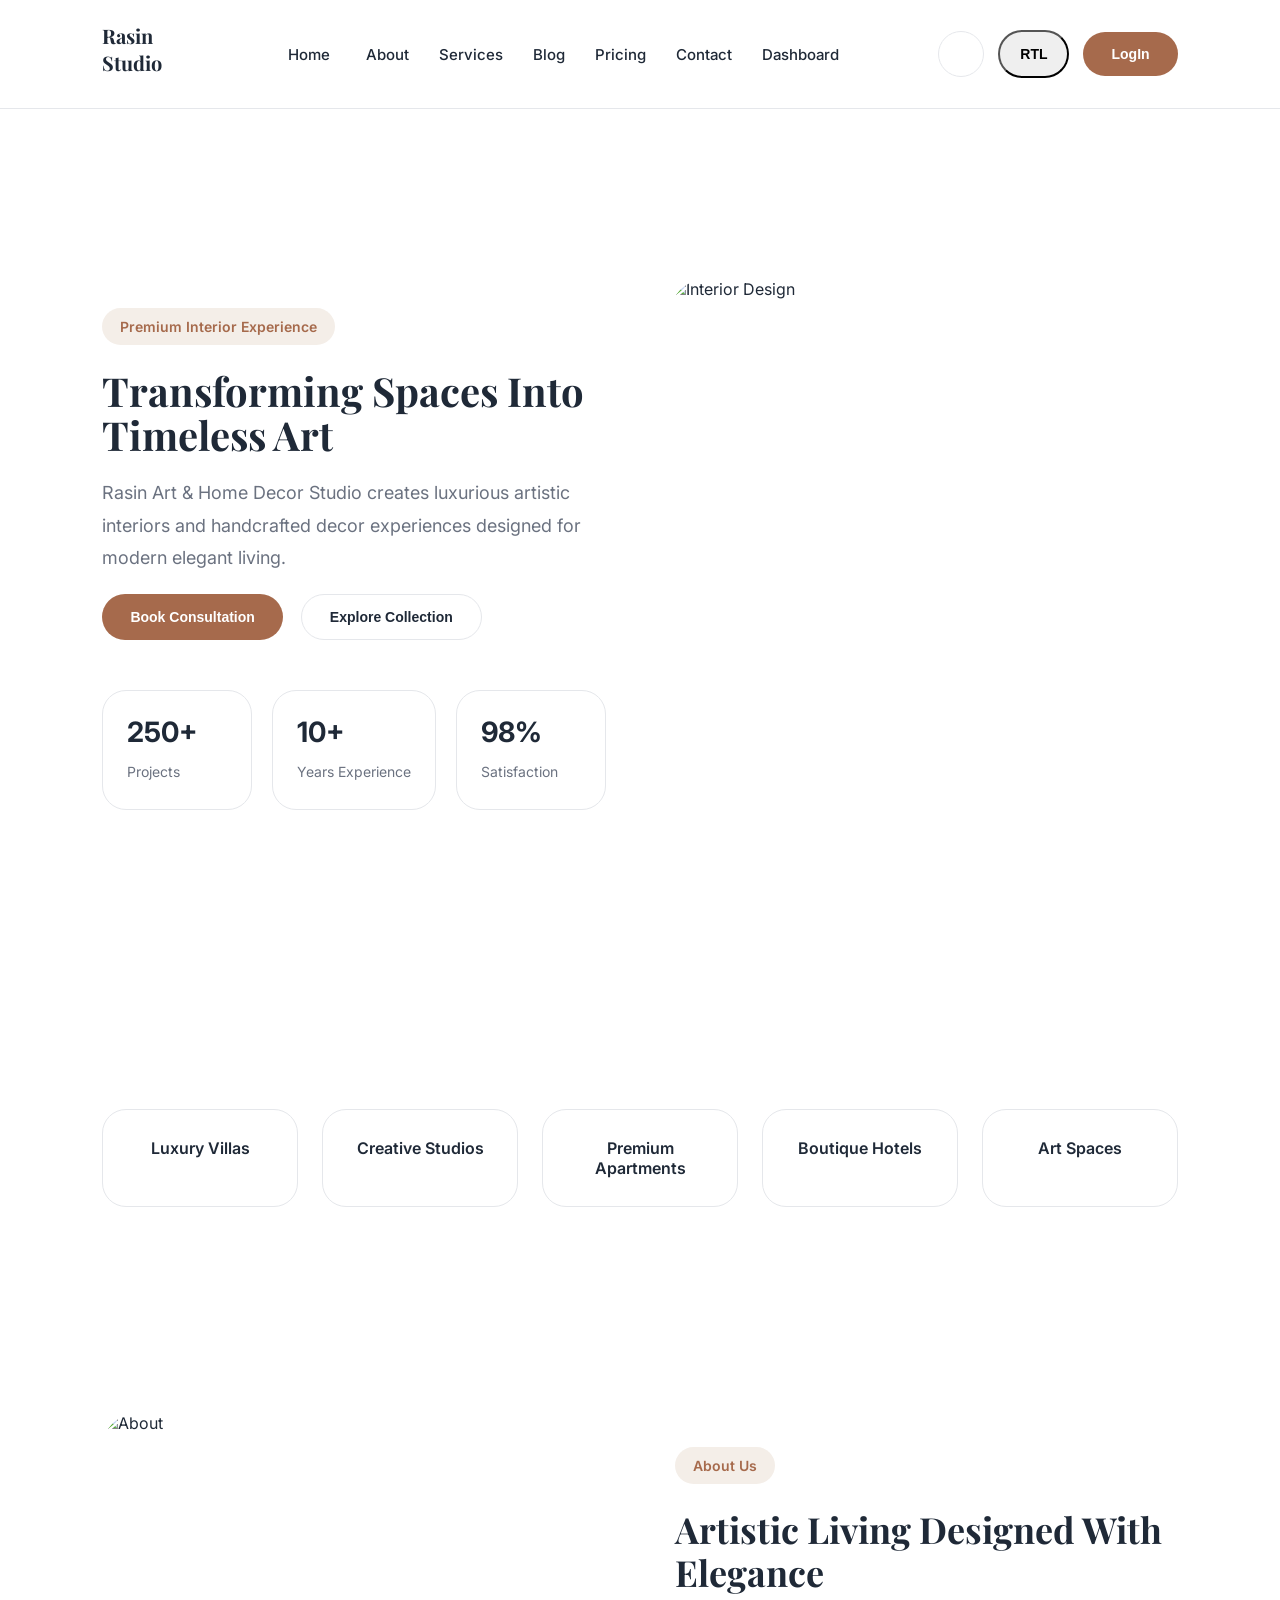
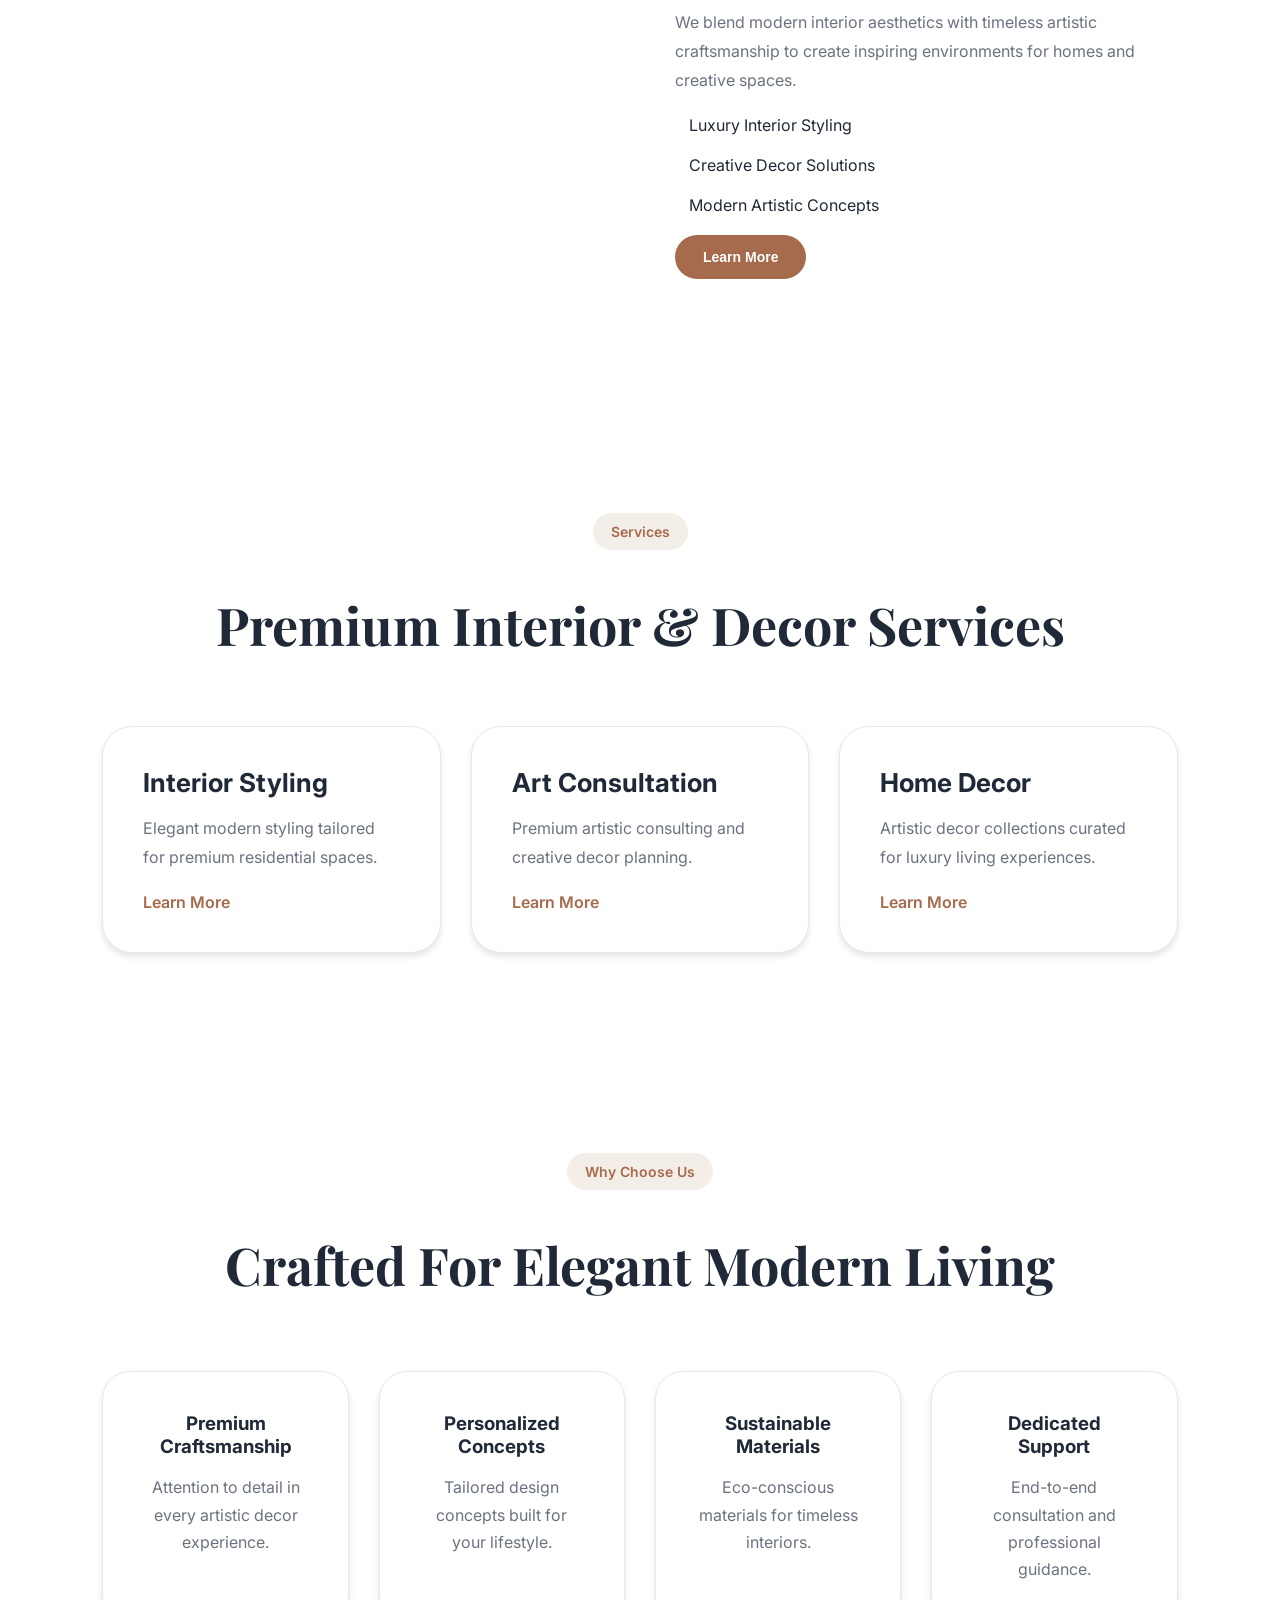
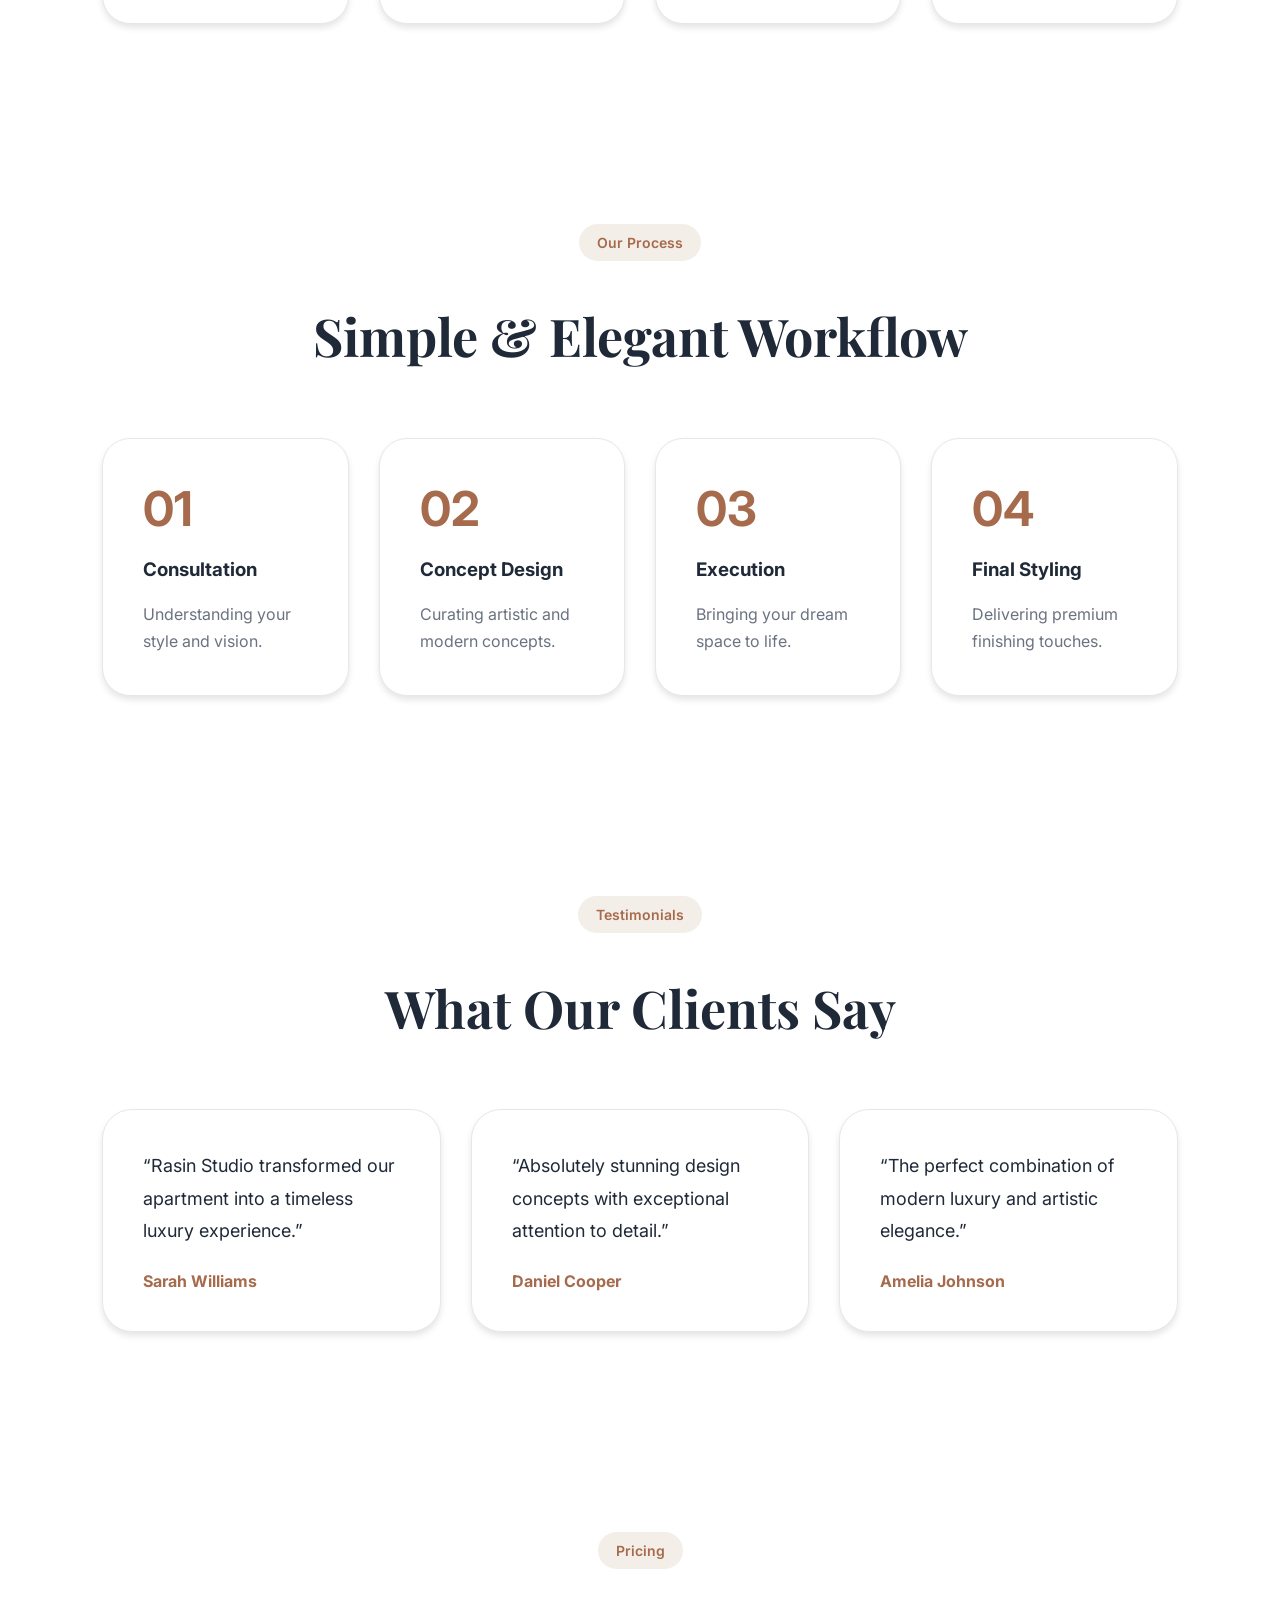
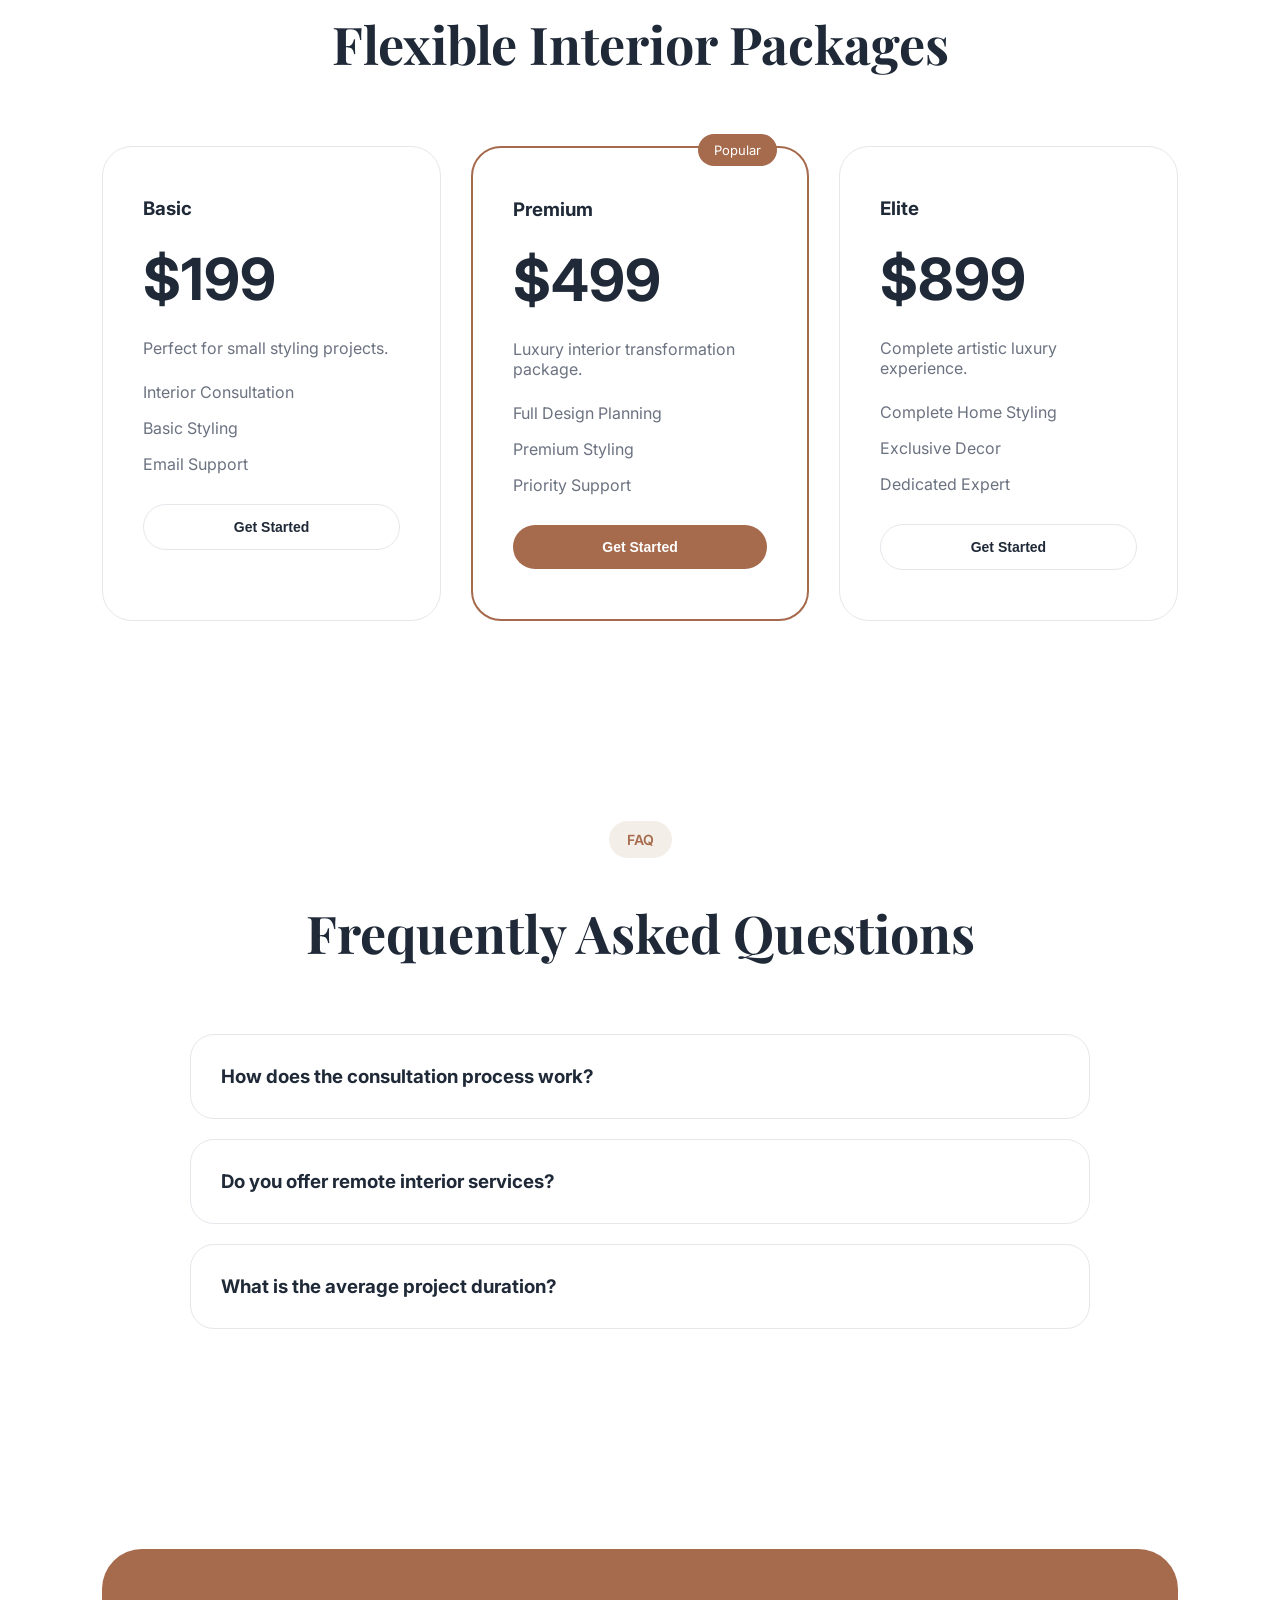
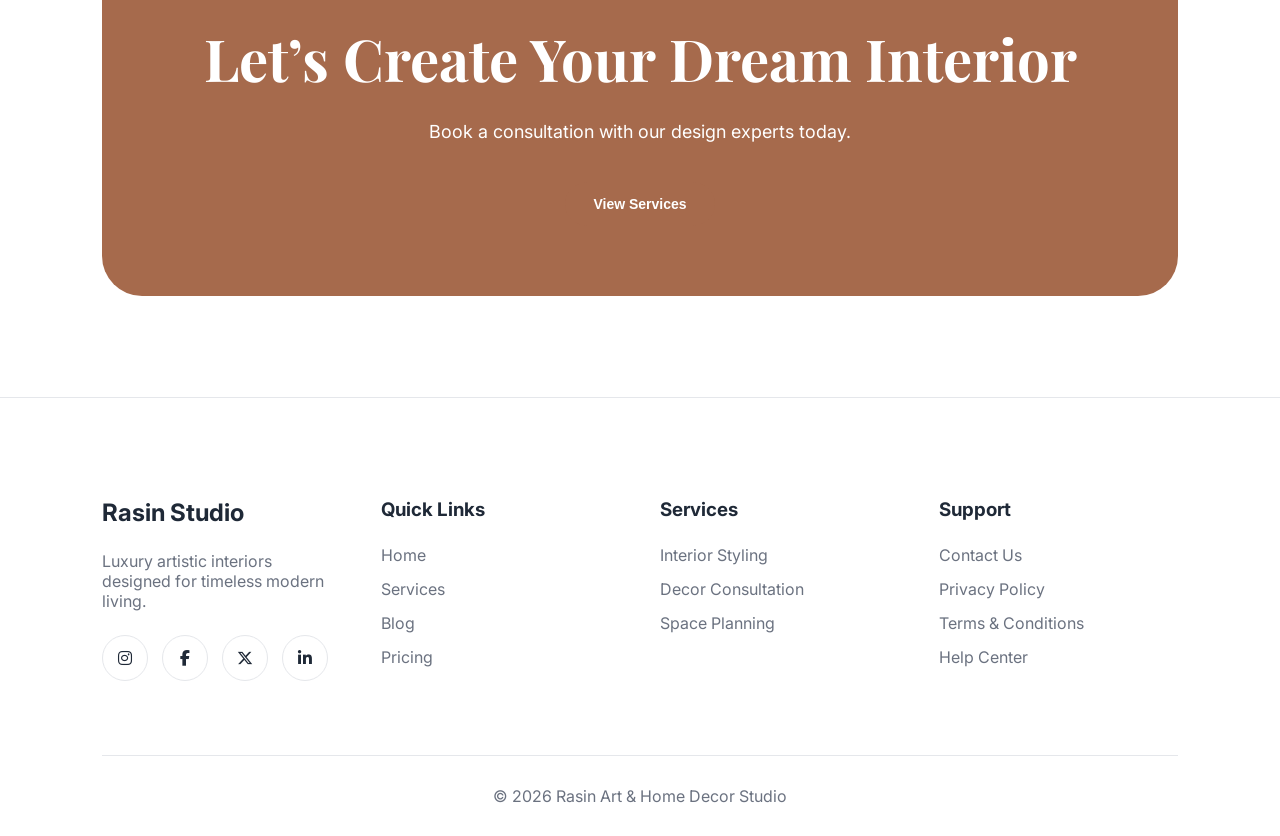
==== index.html @ 058084bc "first commit" ====
<!DOCTYPE html>
<html lang="en">

<head>

  <meta charset="UTF-8" />
  <meta name="viewport" content="width=device-width, initial-scale=1.0" />

  <title>Rasin Art & Home Decor Studio</title>
  <link rel="stylesheet" href="https://cdnjs.cloudflare.com/ajax/libs/font-awesome/6.5.1/css/all.min.css">


  <link rel="preconnect" href="https://fonts.googleapis.com">
  <link rel="preconnect" href="https://fonts.gstatic.com" crossorigin>

  <link href="https://fonts.googleapis.com/css2?family=Inter:wght@400;500;600;700&family=Playfair+Display:wght@500;600;700&display=swap" rel="stylesheet">

 

  <script src="https://unpkg.com/lucide@latest"></script>
  <script src="main.js"></script>
  <script src="main.js"></script>

<script>
  lucide.createIcons();
</script>

</body>


  <link rel="stylesheet" href="style1.css">

</head>

<body>


  <header class="header">

    <div class="logo">

      <h2>Rasin Studio</h2>

    </div>
    

    <nav class="navbar">

  <!-- HOME DROPDOWN -->

  <div class="nav-dropdown">

    <a href="#" class="nav-home">

  Home

  <i data-lucide="chevron-down"></i>

</a>

    <div class="dropdown-menu">

      <a href="index.html">
        Home 1
      </a>

      <a href="home2.html">
        Home 2
      </a>

    </div>

  </div>

  <!-- OTHER LINKS -->

  <a href="about.html">About</a>
  <a href="Services.html">Services</a>
  <a href="#">Blog</a>
  <a href="#">Pricing</a>
  <a href="#">Contact</a>
  <a href="#">Dashboard</a>

</nav>
    <div class="header-actions">

      <button class="icon-btn" id="theme-toggle">

  <i data-lucide="moon"></i>

</button>

      </button>
    <button class="rtl-btn">RTL</button>
</button>
      

      <button class="primary-btn">
        LogIn
      </button>

      

    </div>

  </header>

  <!-- HERO SECTION -->

  <section class="hero">

    <div class="hero-content">

      <span class="hero-tag">
        Premium Interior Experience
      </span>

      <h1>
        Transforming Spaces Into Timeless Art
      </h1>

      <p>
        Rasin Art & Home Decor Studio creates luxurious artistic interiors and handcrafted decor experiences designed for modern elegant living.
      </p>
    
      <div class="hero-buttons">

        <button class="primary-btn">
          Book Consultation
        </button>

        <button class="secondary-btn">
          Explore Collection
        </button>

      </div>

      <div class="hero-stats">

        <div class="stat-box">

          <h3>250+</h3>
          <p>Projects</p>

        </div>

        <div class="stat-box">

          <h3>10+</h3>
          <p>Years Experience</p>

        </div>

        <div class="stat-box">

          <h3>98%</h3>
          <p>Satisfaction</p>

        </div>

      </div>

    </div>

    <div class="hero-image">

      <img src="https://images.unsplash.com/photo-1505693416388-ac5ce068fe85?q=80&w=1200&auto=format&fit=crop" alt="Interior Design">

    </div>

  </section>


  <section class="trusted-section">

    <div class="trusted-grid">

      <div class="trusted-card">
        Luxury Villas
      </div>

      <div class="trusted-card">
        Creative Studios
      </div>

      <div class="trusted-card">
        Premium Apartments
      </div>

      <div class="trusted-card">
        Boutique Hotels
      </div>

      <div class="trusted-card">
        Art Spaces
      </div>

    </div>

  </section>

  <!-- ABOUT SECTION -->

  <section class="about-section">

    <div class="about-images">

      <img src="https://images.unsplash.com/photo-1484154218962-a197022b5858?q=80&w=1200&auto=format&fit=crop" alt="About">

    </div>

    <div class="about-content">

      <span class="section-tag">
        About Us
      </span>

      <h2>
        Artistic Living Designed With Elegance
      </h2>

      <p>
        We blend modern interior aesthetics with timeless artistic craftsmanship to create inspiring environments for homes and creative spaces.
      </p>

      <div class="about-features">

        <div class="feature-item">

          <i data-lucide="check"></i>

          <span>Luxury Interior Styling</span>

        </div>

        <div class="feature-item">

          <i data-lucide="check"></i>

          <span>Creative Decor Solutions</span>

        </div>

        <div class="feature-item">

          <i data-lucide="check"></i>

          <span>Modern Artistic Concepts</span>

        </div>

      </div>

      <button class="primary-btn">
        Learn More
      </button>

    </div>

  </section>

  <!-- SERVICES -->

  <section class="services-section">

    <div class="section-title center">

      <span class="section-tag">
        Services
      </span>

      <h2>
        Premium Interior & Decor Services
      </h2>

    </div>

    <div class="services-grid">

      <div class="service-card">

        <i data-lucide="sofa"></i>

        <h3>Interior Styling</h3>

        <p>
          Elegant modern styling tailored for premium residential spaces.
        </p>

        <a href="#">
          Learn More
        </a>

      </div>

      <div class="service-card">

        <i data-lucide="palette"></i>

        <h3>Art Consultation</h3>

        <p>
          Premium artistic consulting and creative decor planning.
        </p>

        <a href="#">
          Learn More
        </a>

      </div>

      <div class="service-card">

        <i data-lucide="lamp-floor"></i>

        <h3>Home Decor</h3>

        <p>
          Artistic decor collections curated for luxury living experiences.
        </p>

        <a href="#">
          Learn More
        </a>

      </div>

    </div>

  </section>

  <!-- WHY CHOOSE US -->

  <section class="why-section">

    <div class="section-title center">

      <span class="section-tag">
        Why Choose Us
      </span>

      <h2>
        Crafted For Elegant Modern Living
      </h2>

    </div>

    <div class="why-grid">

      <div class="why-card">

        <i data-lucide="sparkles"></i>

        <h3>Premium Craftsmanship</h3>

        <p>
          Attention to detail in every artistic decor experience.
        </p>

      </div>

      <div class="why-card">

        <i data-lucide="layout-template"></i>

        <h3>Personalized Concepts</h3>

        <p>
          Tailored design concepts built for your lifestyle.
        </p>

      </div>

      <div class="why-card">

        <i data-lucide="leaf"></i>

        <h3>Sustainable Materials</h3>

        <p>
          Eco-conscious materials for timeless interiors.
        </p>

      </div>

      <div class="why-card">

        <i data-lucide="shield-check"></i>

        <h3>Dedicated Support</h3>

        <p>
          End-to-end consultation and professional guidance.
        </p>

      </div>

    </div>

  </section>

  

  <!-- PROCESS SECTION -->

  <section class="process-section">

    <div class="section-title center">

      <span class="section-tag">
        Our Process
      </span>

      <h2>
        Simple & Elegant Workflow
      </h2>

    </div>

    <div class="process-grid">

      <div class="process-card">

        <span>01</span>

        <h3>Consultation</h3>

        <p>
          Understanding your style and vision.
        </p>

      </div>

      <div class="process-card">

        <span>02</span>

        <h3>Concept Design</h3>

        <p>
          Curating artistic and modern concepts.
        </p>

      </div>

      <div class="process-card">

        <span>03</span>

        <h3>Execution</h3>

        <p>
          Bringing your dream space to life.
        </p>

      </div>

      <div class="process-card">

        <span>04</span>

        <h3>Final Styling</h3>

        <p>
          Delivering premium finishing touches.
        </p>

      </div>

    </div>

  </section>

  <!-- TESTIMONIALS -->

  <section class="testimonial-section">

    <div class="section-title center">

      <span class="section-tag">
        Testimonials
      </span>

      <h2>
        What Our Clients Say
      </h2>

    </div>

    <div class="testimonial-grid">

      <div class="testimonial-card">

        <p>
          “Rasin Studio transformed our apartment into a timeless luxury experience.”
        </p>

        <h4>
          Sarah Williams
        </h4>

      </div>

      <div class="testimonial-card">

        <p>
          “Absolutely stunning design concepts with exceptional attention to detail.”
        </p>

        <h4>
          Daniel Cooper
        </h4>

      </div>

      <div class="testimonial-card">

        <p>
          “The perfect combination of modern luxury and artistic elegance.”
        </p>

        <h4>
          Amelia Johnson
        </h4>

      </div>

    </div>

  </section>

  <!-- PRICING -->

  <section class="pricing-section">

    <div class="section-title center">

      <span class="section-tag">
        Pricing
      </span>

      <h2>
        Flexible Interior Packages
      </h2>

    </div>

    <div class="pricing-grid">

      <div class="pricing-card">

        <h3>Basic</h3>

        <h1>$199</h1>

        <p>Perfect for small styling projects.</p>

        <ul>

          <li>Interior Consultation</li>
          <li>Basic Styling</li>
          <li>Email Support</li>

        </ul>

        <button class="secondary-btn full-width">
          Get Started
        </button>

      </div>

      <div class="pricing-card popular-card">

        <span class="popular-badge">
          Popular
        </span>

        <h3>Premium</h3>

        <h1>$499</h1>

        <p>Luxury interior transformation package.</p>

        <ul>

          <li>Full Design Planning</li>
          <li>Premium Styling</li>
          <li>Priority Support</li>

        </ul>

        <button class="primary-btn full-width">
          Get Started
        </button>

      </div>

      <div class="pricing-card">

        <h3>Elite</h3>

        <h1>$899</h1>

        <p>Complete artistic luxury experience.</p>

        <ul>

          <li>Complete Home Styling</li>
          <li>Exclusive Decor</li>
          <li>Dedicated Expert</li>

        </ul>

        <button class="secondary-btn full-width">
          Get Started
        </button>

      </div>

    </div>

  </section>

  <!-- FAQ -->

  <section class="faq-section">

    <div class="section-title center">

      <span class="section-tag">
        FAQ
      </span>

      <h2>
        Frequently Asked Questions
      </h2>

    </div>

    <div class="faq-container">

      <div class="faq-item">

        <h3>
          How does the consultation process work?
        </h3>

      </div>

      <div class="faq-item">

        <h3>
          Do you offer remote interior services?
        </h3>

      </div>

      <div class="faq-item">

        <h3>
          What is the average project duration?
        </h3>

      </div>

    </div>

  </section>

  <!-- CTA -->

  <section class="cta-section">

    <div class="cta-box">

      <h2>
        Let’s Create Your Dream Interior
      </h2>

      <p>
        Book a consultation with our design experts today.
      </p>

      <div class="cta-buttons">

        <button class="primary-btn">
          View Services
        </button>

        

      </div>

    </div>

  </section>

  
  <!-- FOOTER -->

  <footer class="footer">

    <div class="footer-grid">

      <div>

        <h2>Rasin Studio</h2>

        <p>
          Luxury artistic interiors designed for timeless modern living.
        </p>

        <!-- SOCIAL ICONS -->

        <div class="social-icons">

          <a href="#">
            <i class="fa-brands fa-instagram"></i>
          </a>

          <a href="#">
            <i class="fa-brands fa-facebook-f"></i>
          </a>

          <a href="#">
            <i class="fa-brands fa-x-twitter"></i>
          </a>

          <a href="#">
            <i class="fa-brands fa-linkedin-in"></i>
          </a>

        </div>

      </div>

      <div>

        <h3>Quick Links</h3>

        <a href="#">Home</a>
        <a href="#">Services</a>
        <a href="#">Blog</a>
        <a href="#">Pricing</a>

      </div>

      <div>

        <h3>Services</h3>

        <a href="#">Interior Styling</a>
        <a href="#">Decor Consultation</a>
        <a href="#">Space Planning</a>

      </div>

      <div>

        <h3>Support</h3>

  <a href="#">Contact Us</a>

  <a href="#">Privacy Policy</a>

  <a href="#">Terms & Conditions</a>

  <a href="#">Help Center</a>


      </div>

    </div>

    <div class="footer-bottom">

      <p>
        © 2026 Rasin Art & Home Decor Studio
      </p>

    </div>
    
  </footer>

  <!-- JS -->
<script src="main.js"></script>

  <script>
    lucide.createIcons();
  </script>

</body>

</html>
---- style1.css ----
* {
  margin: 0;
  padding: 0;
  box-sizing: border-box;
}

:root {

  --primary-color: #A66A4C;
  --secondary-color: #F4EEE8;

  --white: #ffffff;
  --black: #111111;

  --text-color: #1F2937;
  --light-text: #6B7280;

  --bg-color: #ffffff;
  --card-bg: #ffffff;

  --border-color: #E5E7EB;

  --transition: 0.3s ease;
}


body.dark-mode {

  --bg-color: #111111;
  --card-bg: #1B1B1B;

  --text-color: #ffffff;
  --light-text: #B3B3B3;

  --border-color: #2A2A2A;
}



body {

  font-family: 'Inter', sans-serif;

  background: var(--bg-color);

  color: var(--text-color);

  transition: var(--transition);

  overflow-x: hidden;
}

/* =========================
   GLOBAL
========================= */

html {
  scroll-behavior: smooth;
}

img {

  width: 100%;

  display: block;
}

a {
  text-decoration: none;
}

ul {
  list-style: none;
}

section {

  padding: 100px 8%;
}

.center {
  text-align: center;
}

/* =========================
   TOP BAR
========================= */

.top-bar {

  background: var(--primary-color);

  color: white;

  text-align: center;

  padding: 14px;

  font-size: 14px;

  font-weight: 500;
}

/* =========================
   HEADER
========================= */

.header {

  width: 100%;

  padding: 22px 8%;

  display: flex;
  align-items: center;
  justify-content: space-between;

  position: sticky;
  top: 0;

  z-index: 1000;

  background: rgba(255,255,255,0.9);

  backdrop-filter: blur(12px);

  border-bottom: 1px solid var(--border-color);
}

body.dark-mode .header {

  background: rgba(17,17,17,0.9);
}

/* =========================
   LOGO
========================= */

.logo h2 {

  font-family: 'Playfair Display', serif;

  font-size: 20px;

  color: var(--text-color);
  margin-bottom: 10px;
  max-width: 100px;
  
}

/* =========================
   NAVBAR
========================= */

/* DROPDOWN */

.nav-dropdown {

  position: relative;

  display: flex;
  align-items: center;
}

/* HOME LINK */

/* NAVBAR */

.navbar {

  display: flex;
  align-items: center;

  gap: 30px;
}

/* ALL LINKS */

.navbar a {

  text-decoration: none;

  color: var(--text-color);

  font-size: 15px;
  font-weight: 500;

  transition: 0.3s ease;
}

.navbar a:hover {

  color: var(--primary-color);
}

/* DROPDOWN */

.nav-dropdown {

  position: relative;
}

/* HOME LINK */

.nav-home {

  display: flex;
  align-items: center;

  gap: 6px;
}

/* DROPDOWN MENU */

.dropdown-menu {

  position: absolute;

  top: 38px;
  left: 0;

  min-width: 180px;

  background: var(--card-bg);

  border: 1px solid var(--border-color);

  border-radius: 18px;

  padding: 14px;

  display: flex;
  flex-direction: column;

  gap: 10px;

  opacity: 0;
  visibility: hidden;

  transform: translateY(10px);

  transition: 0.3s ease;

  z-index: 999;
}

/* SHOW MENU */

.nav-dropdown:hover .dropdown-menu {

  opacity: 1;
  visibility: visible;

  transform: translateY(0);
}

/* DROPDOWN LINKS */

.dropdown-menu a {

  padding: 10px 14px;

  border-radius: 12px;
}

.dropdown-menu a:hover {

  background: var(--secondary-color);

  color: var(--primary-color);
}

/* =========================
   HEADER ACTIONS
========================= */

.header-actions {

  display: flex;
  align-items: center;
  gap: 14px;
  margin-left: 14px;
}

/* =========================
   BUTTONS
========================= */

.primary-btn,
.secondary-btn {

  padding: 14px 28px;

  border-radius: 999px;

  font-size: 14px;
  font-weight: 600;

  cursor: pointer;

  transition: var(--transition);
}

/* PRIMARY BUTTON */

.primary-btn {

  background: var(--primary-color);

  color: white;

  border: none;
}

.primary-btn:hover {

  transform: translateY(-3px);

  box-shadow: 0 10px 30px rgba(166,106,76,0.3);
}

/* SECONDARY BUTTON */

.secondary-btn {

  background: transparent;

  border: 1px solid var(--border-color);

  color: var(--text-color);
}

.secondary-btn:hover {

  border-color: var(--primary-color);

  color: var(--primary-color);
}

/* WHITE BUTTON */

.white-btn {

  background: white;

  color: var(--black);
}

/* =========================
   ICON BUTTON
========================= */

.icon-btn {

  width: 46px;
  height: 46px;

  border-radius: 50%;

  border: 1px solid var(--border-color);

  background: transparent;

  display: flex;
  align-items: center;
  justify-content: center;

  cursor: pointer;

  color: var(--text-color);

  transition: var(--transition);
}

.icon-btn:hover {

  border-color: var(--primary-color);

  color: var(--primary-color);
}
.rtl-btn{
   padding: 14px 20px;

  border-radius: 999px;

  font-size: 14px;
  font-weight: 600;

  cursor: pointer;

  transition: var(--transition);
}

/* =========================
   HERO
========================= */

.hero {

  min-height: 100vh;

  display: grid;
  grid-template-columns: repeat(2, 1fr);

  gap: 60px;

  align-items: center;
}

/* HERO CONTENT */

.hero-tag,
.section-tag {

  display: inline-block;

  padding: 10px 18px;

  background: var(--secondary-color);

  color: var(--primary-color);

  border-radius: 999px;

  font-size: 14px;
  font-weight: 600;

  margin-bottom: 24px;
}

.hero-content h1 {

  font-size: 40px;

  line-height: 1.1;

  font-family: 'Playfair Display', serif;

  margin-bottom: 20px;
  
}

.hero-content p {

  font-size: 18px;

  line-height: 1.8;

  color: var(--light-text);

  margin-bottom: 20px;

  max-width: 600px;
}

.hero-buttons {

  display: flex;
  gap: 18px;

  margin-bottom: 50px;
}

/* HERO STATS */

.hero-stats {

  display: flex;
  gap: 20px;
}

.stat-box {

  padding: 24px;

  border-radius: 24px;

  background: var(--card-bg);

  border: 1px solid var(--border-color);

  min-width: 150px;
}

.stat-box h3 {

  font-size: 28px;

  margin-bottom: 10px;
}

.stat-box p {

  margin: 0;

  font-size: 14px;
}

/* HERO IMAGE */

.hero-image img {

  height: 560px;

  object-fit: cover;

  border-radius: 36px;
}

/* =========================
   SECTION TITLE
========================= */

.section-title {

  margin-bottom: 70px;
}

.section-title h2 {

  font-size: 52px;

  line-height: 1.2;

  font-family: 'Playfair Display', serif;

  margin-top: 20px;
}

/* =========================
   TRUSTED SECTION
========================= */

.trusted-grid {

  display: grid;
  grid-template-columns: repeat(5, 1fr);

  gap: 24px;
  margin-top: auto;
  margin-bottom: 5px;
}

.trusted-card {

  padding: 28px;

  border-radius: 24px;

  background: var(--card-bg);

  border: 1px solid var(--border-color);

  text-align: center;

  font-weight: 600;
}

/* =========================
   ABOUT SECTION
========================= */

.about-section {

  display: grid;
  grid-template-columns: repeat(2, 1fr);

  gap: 70px;

  align-items: center;
  margin-top: 1px;
}

.about-images img {

  height: 500px;

  object-fit: cover;

  border-radius: 36px;
}

.about-content h2 {

  font-size: 36px;

  line-height: 1.2;

  font-family: 'Playfair Display', serif;

  margin-bottom: 14px;
}

.about-content p {

  color: var(--light-text);

  line-height: 1.8;

  margin-bottom: 20px;
}

/* FEATURES */

.about-features {

  display: flex;
  flex-direction: column;

  gap: 20px;

  margin-bottom: 20px;
}

.feature-item {

  display: flex;
  align-items: center;

  gap: 14px;
}

.feature-item i {

  color: var(--primary-color);
}

/* =========================
   SERVICES
========================= */

.services-grid {

  display: grid;
  grid-template-columns: repeat(3, 1fr);

  gap: 30px;
}

.service-card {

  padding: 40px;

  border-radius: 30px;
  box-shadow: 0 4px 6px rgba(0, 0, 0, 0.1);

  background: var(--card-bg);

  border: 1px solid var(--border-color);

  transition: var(--transition);
}

.service-card:hover {

  transform: translateY(-10px);
}

.service-card i {

  width: 52px;
  height: 52px;

  color: var(--primary-color);

  margin-bottom: 24px;
}

.service-card h3 {

  font-size: 26px;

  margin-bottom: 16px;
}

.service-card p {

  line-height: 1.8;

  color: var(--light-text);

  margin-bottom: 20px;
}

.service-card a {

  color: var(--primary-color);

  font-weight: 600;
}

/* =========================
   WHY SECTION
========================= */

.why-grid {

  display: grid;
  grid-template-columns: repeat(4, 1fr);

  gap: 30px;
  margin-top: 5px;
}

.why-card {

  padding: 40px;

  border-radius: 28px;

  background: var(--card-bg);
  box-shadow: 0 4px 6px rgba(0, 0, 0, 0.1);
  border: 1px solid var(--border-color);

  text-align: center;
  margin-top: 5px;
}

.why-card i {

  width: 50px;
  height: 50px;

  color: var(--primary-color);

  margin-bottom: 24px;
}

.why-card h3 {

  margin-bottom: 16px;
}

.why-card p {

  color: var(--light-text);

  line-height: 1.7;
}


/* =========================
   PROCESS
========================= */

.process-grid {

  display: grid;
  grid-template-columns: repeat(4, 1fr);

  gap: 30px;
}

.process-card {

  padding: 40px;

  border-radius: 28px;

  box-shadow: 0 4px 6px rgba(0, 0, 0, 0.1);

  background: var(--card-bg);

  border: 1px solid var(--border-color);
}

.process-card span {

  font-size: 48px;

  color: var(--primary-color);

  font-weight: 700;
}

.process-card h3 {

  margin: 20px 0;
}

.process-card p {

  color: var(--light-text);

  line-height: 1.7;
}

/* =========================
   TESTIMONIALS
========================= */

.testimonial-grid {

  display: grid;
  grid-template-columns: repeat(3, 1fr);

  gap: 30px;
}

.testimonial-card {

  padding: 40px;

  border-radius: 30px;

  background: var(--card-bg);

  box-shadow: 0 4px 6px rgba(0, 0, 0, 0.1);

  border: 1px solid var(--border-color);
}

.testimonial-card p {

  font-size: 18px;

  line-height: 1.8;

  margin-bottom: 24px;
}

.testimonial-card h4 {

  color: var(--primary-color);
}

/* =========================
   PRICING
========================= */

.pricing-grid {

  display: grid;
  grid-template-columns: repeat(3, 1fr);

  gap: 30px;
}

.pricing-card {

  padding: 50px 40px;

  border-radius: 30px;

  background: var(--card-bg);

  border: 1px solid var(--border-color);

  position: relative;
}

.popular-card {

  border: 2px solid var(--primary-color);
}

.popular-badge {

  position: absolute;

  top: -14px;
  right: 30px;

  background: var(--primary-color);

  color: white;

  padding: 8px 16px;

  border-radius: 999px;

  font-size: 13px;
}

.pricing-card h1 {

  font-size: 58px;

  margin: 24px 0;
}

.pricing-card p {

  color: var(--light-text);

  margin-bottom: 24px;
}

.pricing-card ul {

  margin-bottom: 30px;
}

.pricing-card ul li {

  margin-bottom: 16px;

  color: var(--light-text);
}

.full-width {

  width: 100%;
}

/* =========================
   FAQ
========================= */

.faq-container {

  max-width: 900px;

  margin: auto;
}

.faq-item {

  padding: 30px;

  border-radius: 24px;

  border: 1px solid var(--border-color);

  margin-bottom: 20px;

  background: var(--card-bg);
}

/* =========================
   CTA SECTION
========================= */

.cta-box {

  padding: 70px;
  margin-bottom:1px ;
  border-radius: 40px;

  background: var(--primary-color);

  text-align: center;

  color: white;
}

.cta-box h2 {

  font-size: 58px;

  font-family: 'Playfair Display', serif;

  margin-bottom: 24px;
}

.cta-box p {

  font-size: 18px;

  margin-bottom: 40px;
}

.cta-buttons {

  display: flex;
  justify-content: center;
 
  
  gap: 20px;
}




/* =========================
   FOOTER
========================= */

/* FOOTER */

/* FORCE FIX FOOTER */

.footer{

  padding:100px 8% 30px;

  border-top:1px solid var(--border-color);
}

.footer-grid{

  display:grid;
  grid-template-columns:repeat(4,1fr);

  gap:40px;
}

.footer-grid h2,
.footer-grid h3{

  margin-bottom:24px;
}

.footer-grid p,
.footer-grid a{

  display:block;

  color:var(--light-text);

  margin-bottom:14px;

  text-d/* FOOTER TEXT */

.footer-grid p{

  color:var(--light-text);

  line-height:1.7;
}

/* FOOTER LINKS */

.footer-grid a{

  display:block;

  width:fit-content;

  color:var(--light-text);

  margin-bottom:16px;

  text-decoration:none;

  transition:0.3s ease;
}

.footer-grid a:hover{

  color:var(--primary-color);
}ecoration:none;
}

/* SOCIAL */

.social-icons{

  display:flex;
  gap:14px;

  margin-top:24px;
}

.social-icons a{

  width:46px;
  height:46px;

  border-radius:50%;

  border:1px solid var(--border-color);

  display:flex;
  align-items:center;
  justify-content:center;

  color:var(--text-color);

  transition:0.3s ease;
}

.social-icons a:hover{

  background:var(--primary-color);

  color:white;
}

/* FOOTER BOTTOM */

.footer-bottom{

  margin-top:60px;

  padding-top:30px;

  border-top:1px solid var(--border-color);

  text-align:center;

  color:var(--light-text);
}

/* =========================
   RESPONSIVE
========================= */

@media (max-width: 1200px) {

  .services-grid,
  .portfolio-grid,
  .pricing-grid,
  .testimonial-grid,
  .process-grid,
  .why-grid {

    grid-template-columns: repeat(2, 1fr);
  }

  .trusted-grid {

    grid-template-columns: repeat(3, 1fr);
  }
}

@media (max-width: 992px) {

  .navbar {
    display: none;
  }

  .hero,
  .about-section,
  .contact-section {

    grid-template-columns: 1fr;
  }

  .hero-content h1 {

    font-size: 56px;
  }

  .section-title h2,
  .about-content h2,
  .contact-info h2 {

    font-size: 42px;
  }

  .footer-grid {

    grid-template-columns: repeat(2, 1fr);
  }
}

@media (max-width: 768px) {

  section {

    padding: 70px 5%;
  }

  .header {

    padding: 20px 5%;
  }

  .header-actions {

    display: none;
  }

  .hero-content h1 {

    font-size: 42px;
  }

  .section-title h2,
  .cta-box h2 {

    font-size: 34px;
  }

  .hero-buttons,
  .cta-buttons,
  .hero-stats {

    flex-direction: column;
  }

  .services-grid,
  .portfolio-grid,
  .pricing-grid,
  .testimonial-grid,
  .process-grid,
  .why-grid,
  .trusted-grid,
  .footer-grid {

    grid-template-columns: 1fr;
  }

  .hero-image img,
  .about-images img {

    height: 450px;
  }

  .cta-box {

    padding: 60px 30px;
  }
}
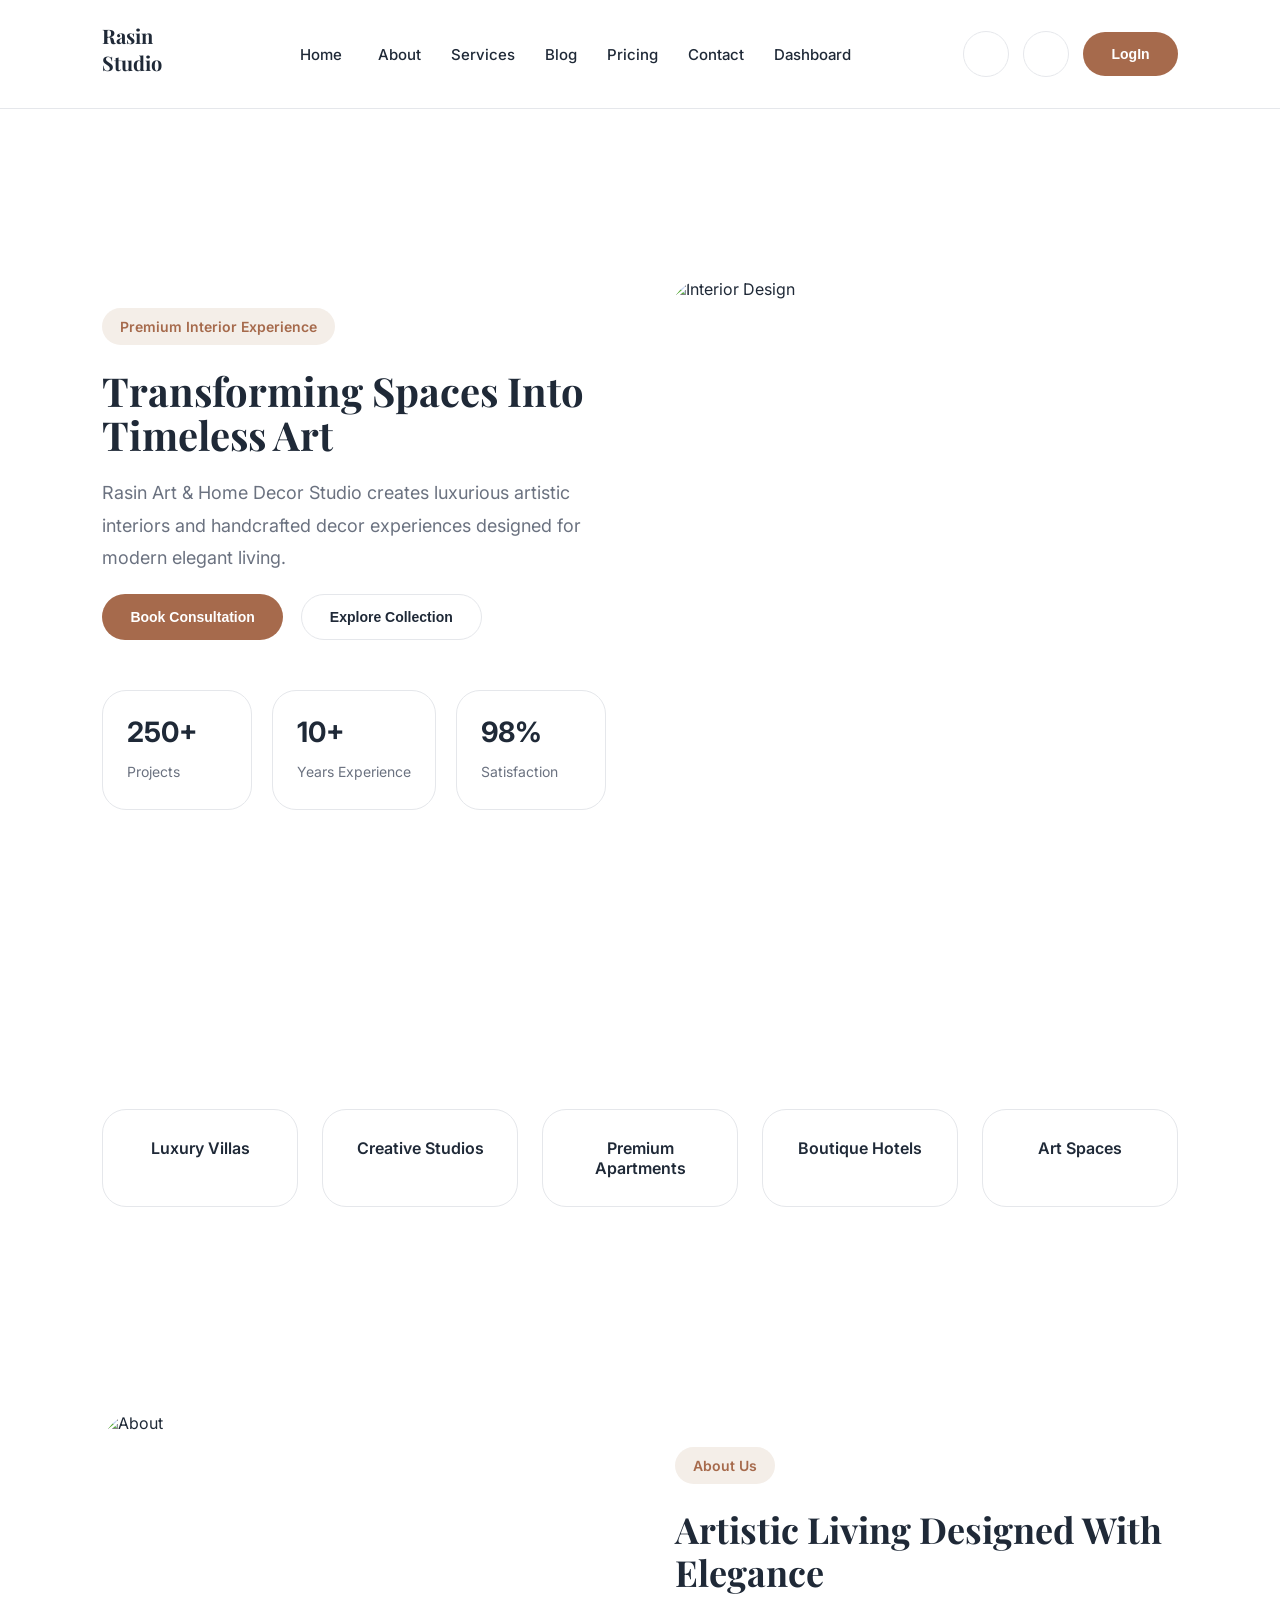
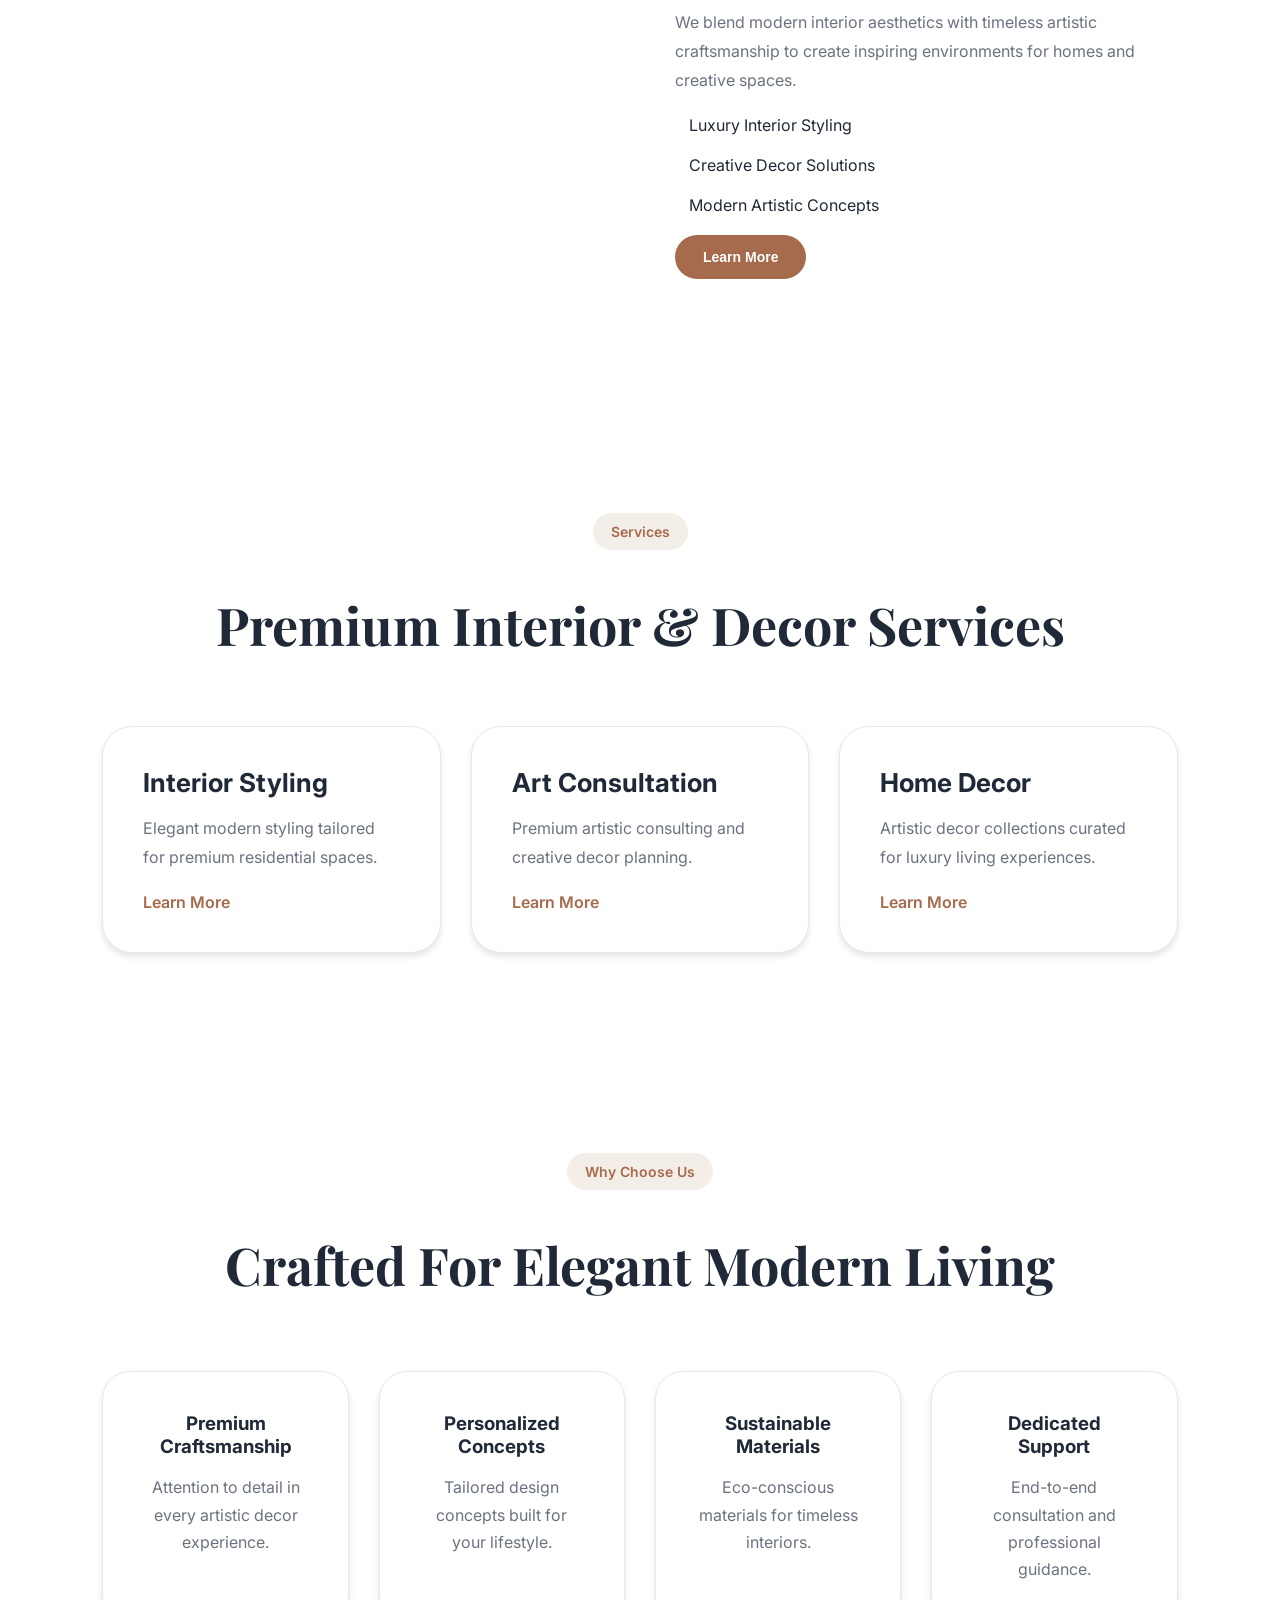
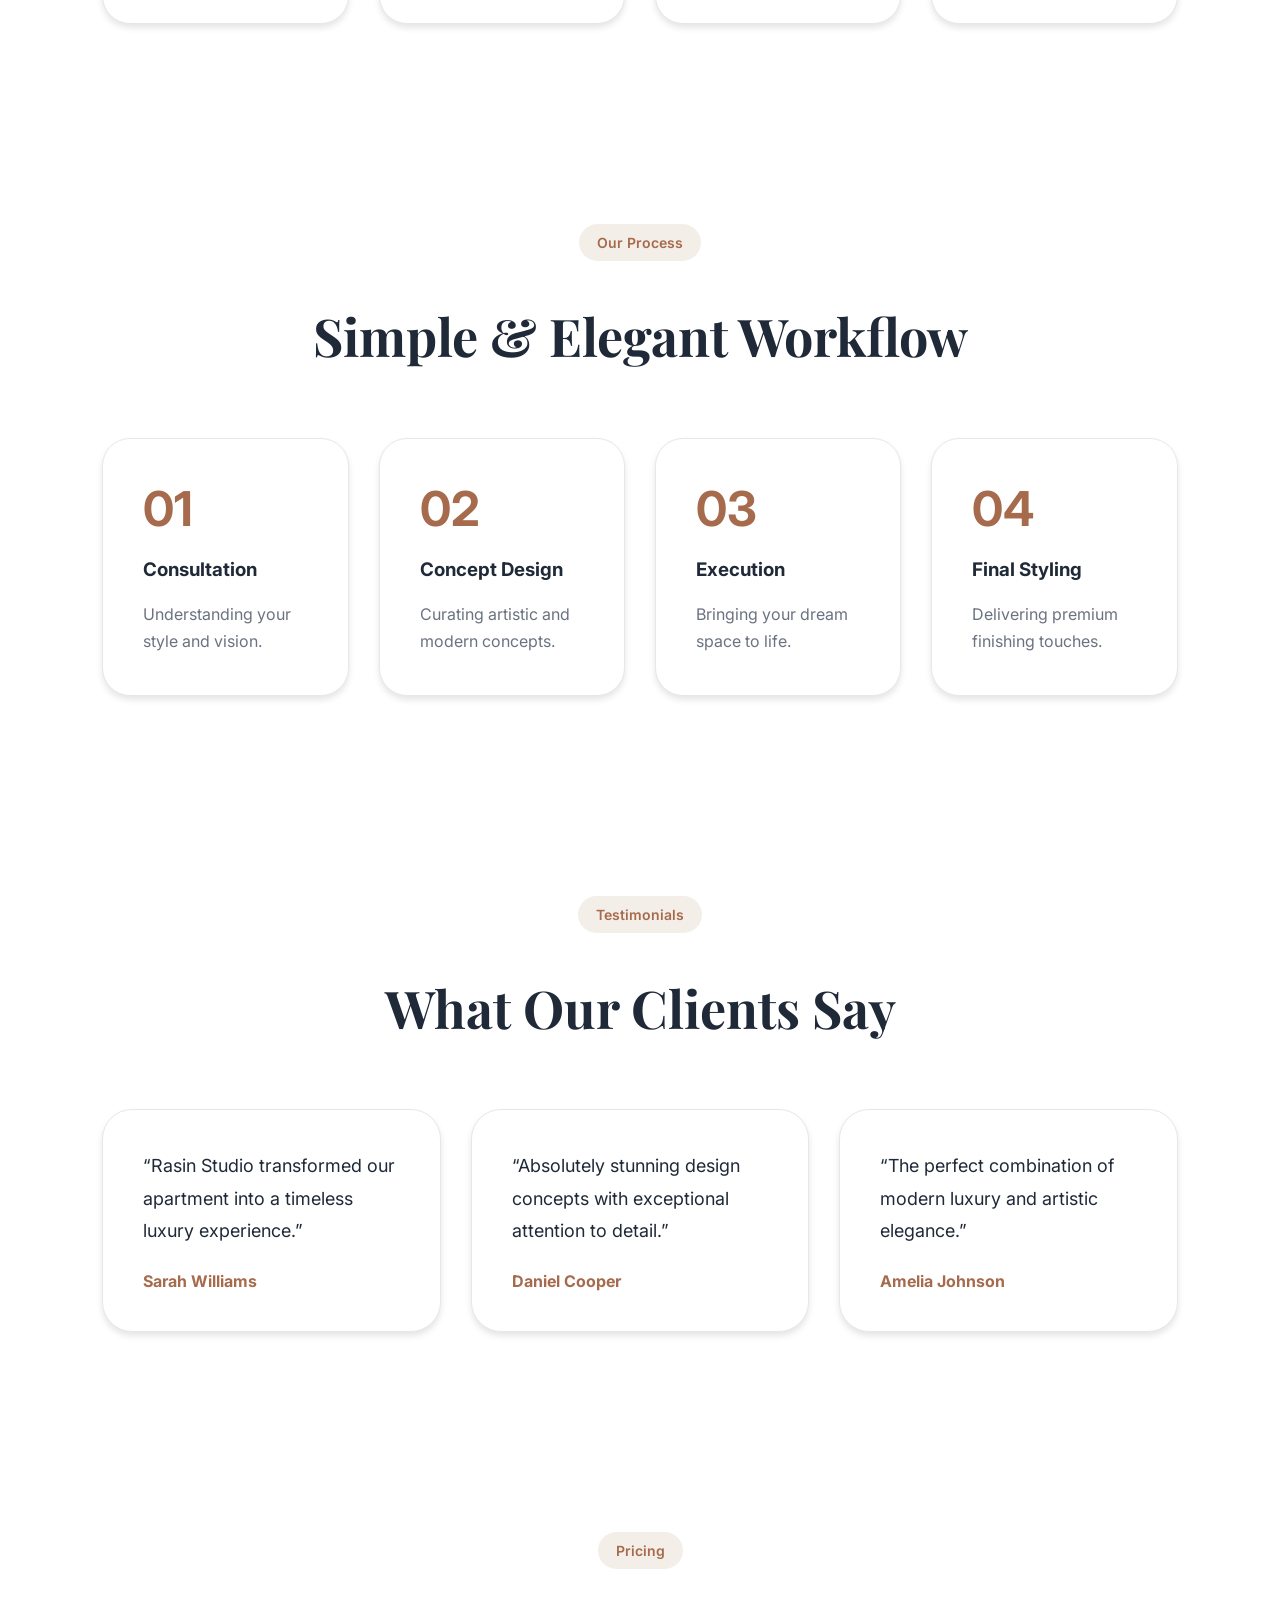
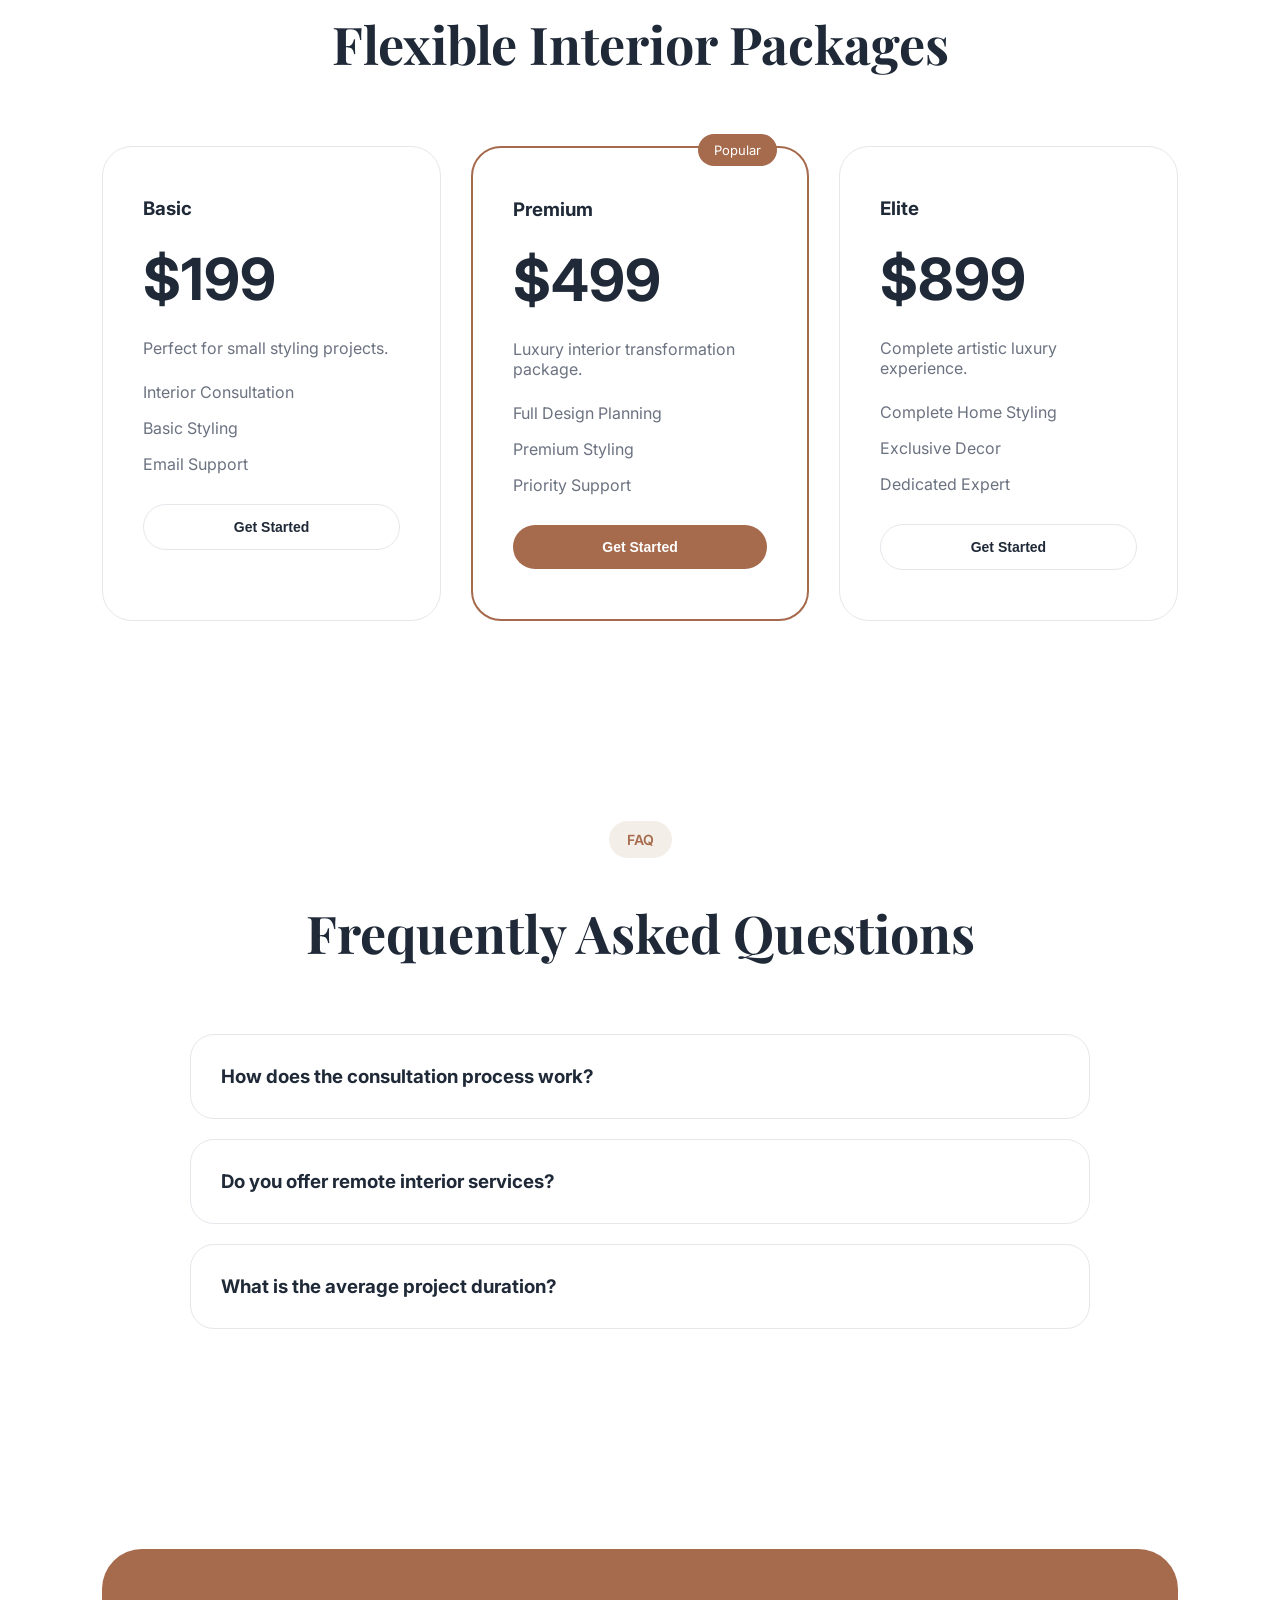
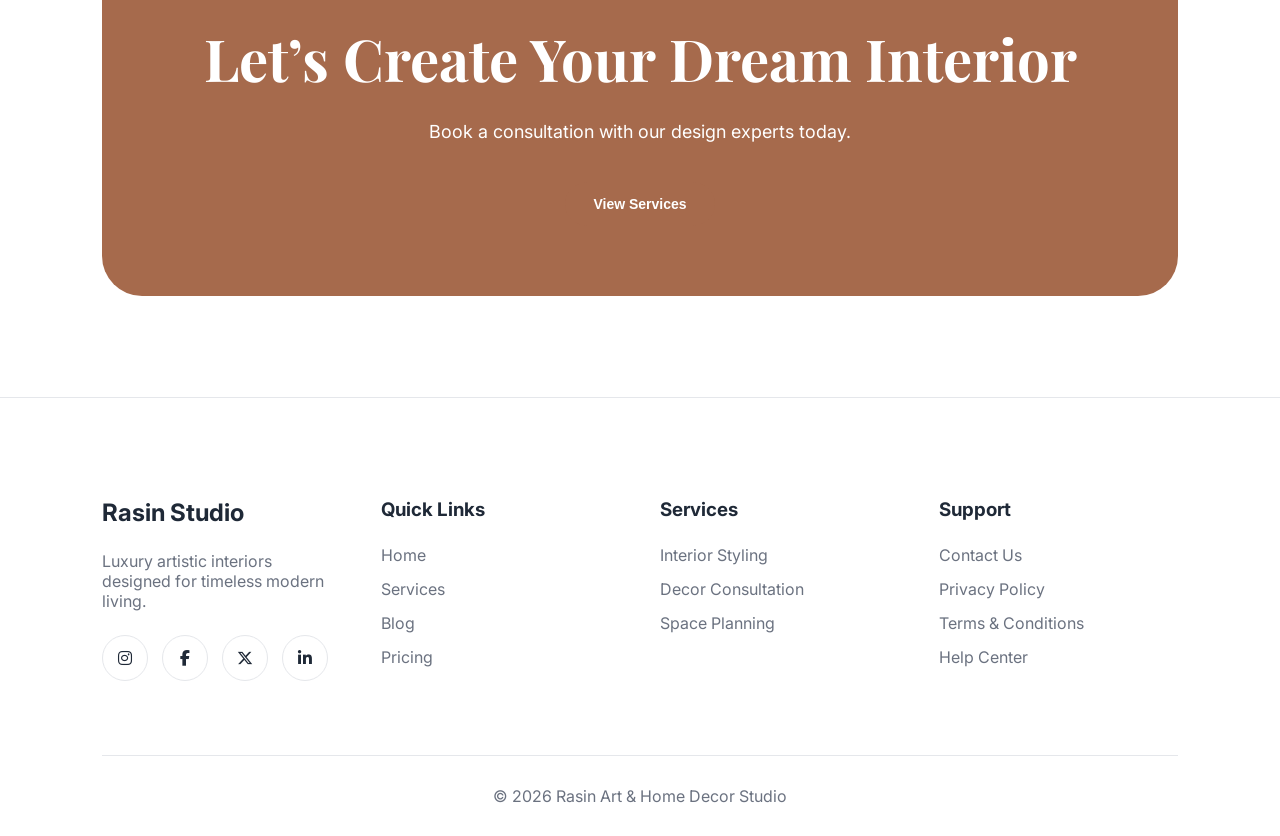
==== commit c9620eeb: "first commit" ====
--- a/index.html
+++ b/index.html
@@ -17,15 +17,9 @@
 
  
 
-  <script src="https://unpkg.com/lucide@latest"></script>
-  <script src="main.js"></script>
-  <script src="main.js"></script>
-
-<script>
-  lucide.createIcons();
-</script>
-
-</body>
+
+
+
 
 
   <link rel="stylesheet" href="style1.css">
@@ -84,15 +78,15 @@
 </nav>
     <div class="header-actions">
 
-      <button class="icon-btn" id="theme-toggle">
+      <button class="icon-btn dark-mode-btn">
 
   <i data-lucide="moon"></i>
 
 </button>
 
-      </button>
-    <button class="rtl-btn">RTL</button>
-</button>
+     
+    <button class="icon-btn rtl-btn">
+
       
 
       <button class="primary-btn">
@@ -782,12 +776,15 @@
     
   </footer>
 
-  <!-- JS -->
-<script src="main.js"></script>
 
   <script>
     lucide.createIcons();
   </script>
+  <script src="https://unpkg.com/lucide@latest"></script>
+
+<!-- MAIN JS -->
+
+<script src="main.js"></script>
 
 </body>
 
--- a/style1.css
+++ b/style1.css
@@ -379,14 +379,14 @@
 
   color: var(--primary-color);
 }
-.rtl-btn{
+.icon-btn rtl-btn{
    padding: 14px 20px;
 
   border-radius: 999px;
 
   font-size: 14px;
   font-weight: 600;
-
+  color: var(--primary-color);
   cursor: pointer;
 
   transition: var(--transition);
@@ -1091,6 +1091,69 @@
   text-align:center;
 
   color:var(--light-text);
+}
+
+/* RTL MODE */
+
+body.rtl-mode{
+
+  direction: rtl;
+}
+
+/* FIX FLEX */
+
+body.rtl-mode .header,
+body.rtl-mode .navbar,
+body.rtl-mode .hero,
+body.rtl-mode .about-section,
+body.rtl-mode .services-grid,
+body.rtl-mode .why-grid,
+body.rtl-mode .process-grid,
+body.rtl-mode .pricing-grid,
+body.rtl-mode .footer-grid{
+
+  direction: rtl;
+}
+
+body.dark-mode .header{
+
+  background:rgba(17,17,17,0.9);
+}
+/* DARK MODE */
+
+body.dark-mode{
+
+  --bg-color:#111111;
+  --card-bg:#1B1B1B;
+
+  --text-color:#ffffff;
+  --light-text:#B3B3B3;
+
+  --border-color:#2A2A2A;
+}
+
+/* HEADER */
+
+body.dark-mode .header{
+
+  background:rgba(17,17,17,0.95);
+}
+
+/* RTL */
+
+body.rtl-mode{
+
+  direction:rtl;
+}
+
+/* SMOOTH */
+
+*{
+
+  transition:
+  background 0.3s ease,
+  color 0.3s ease,
+  border-color 0.3s ease;
 }
 
 /* =========================
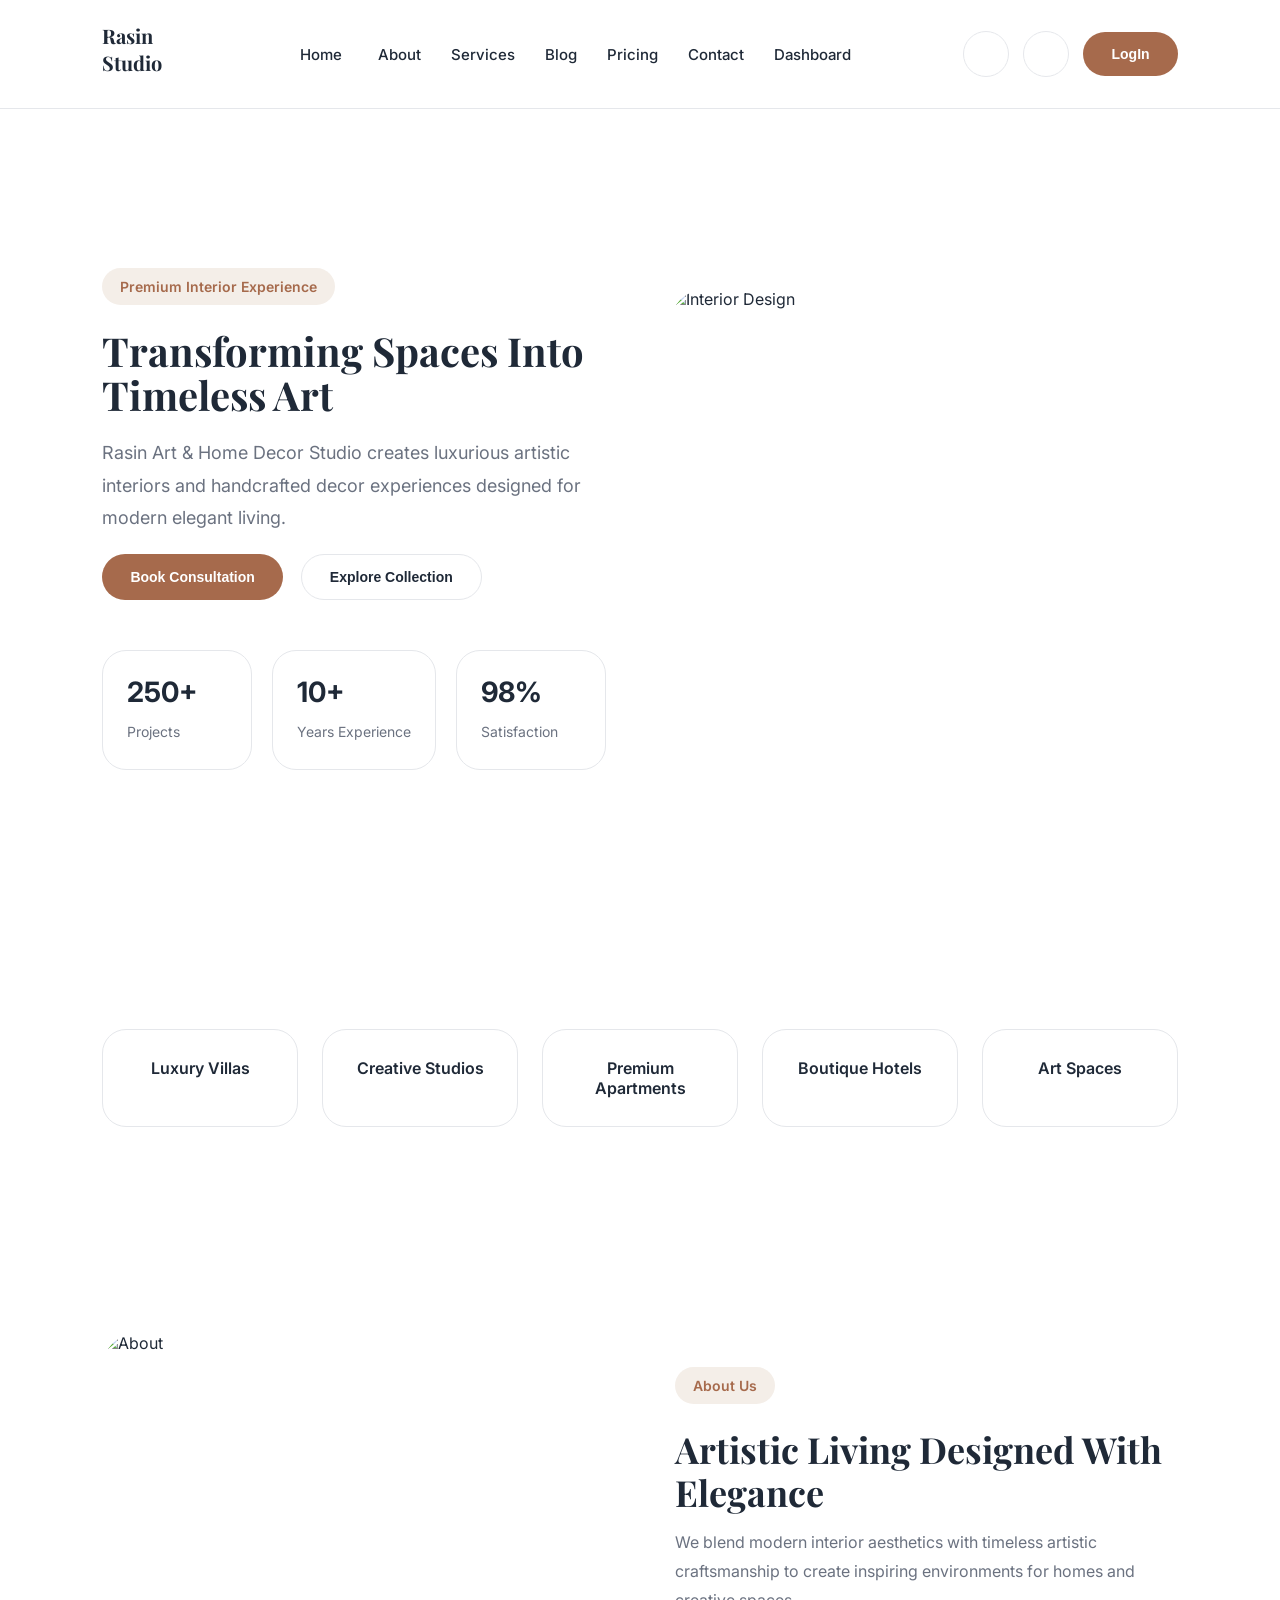
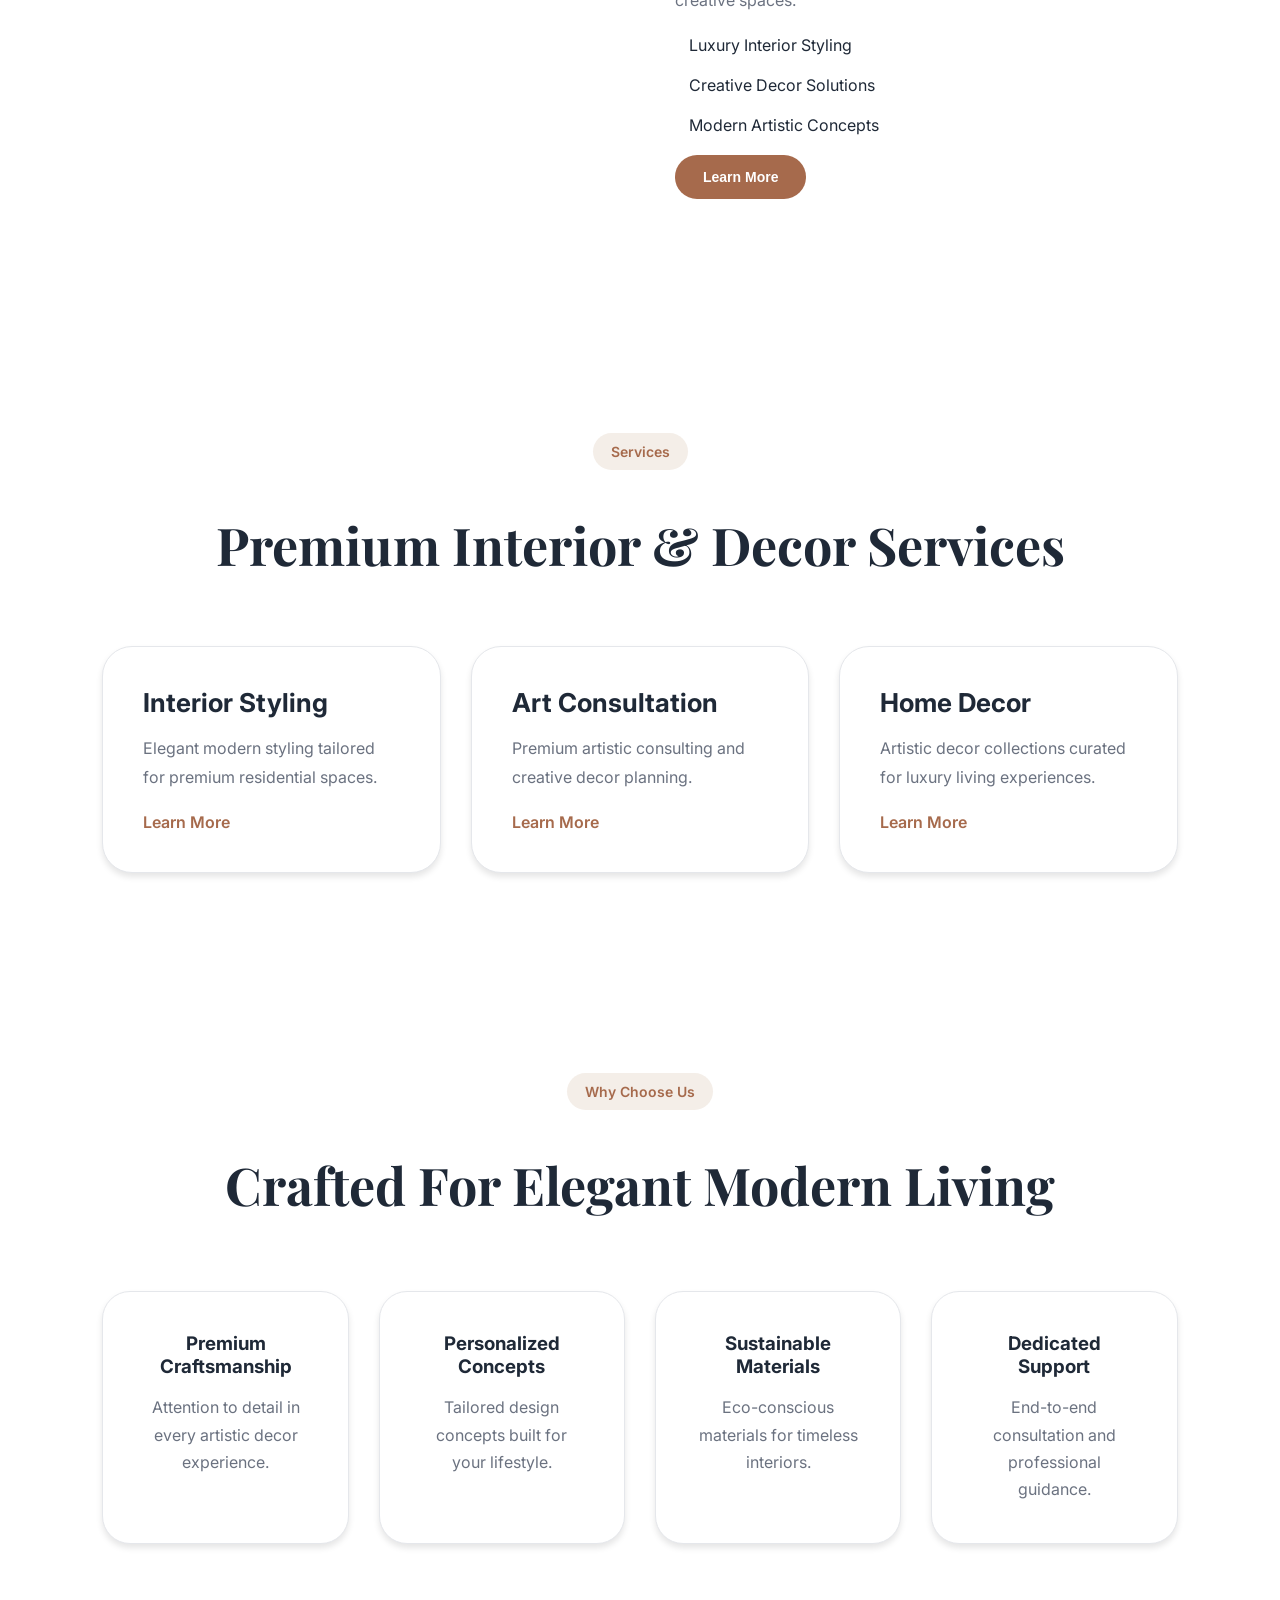
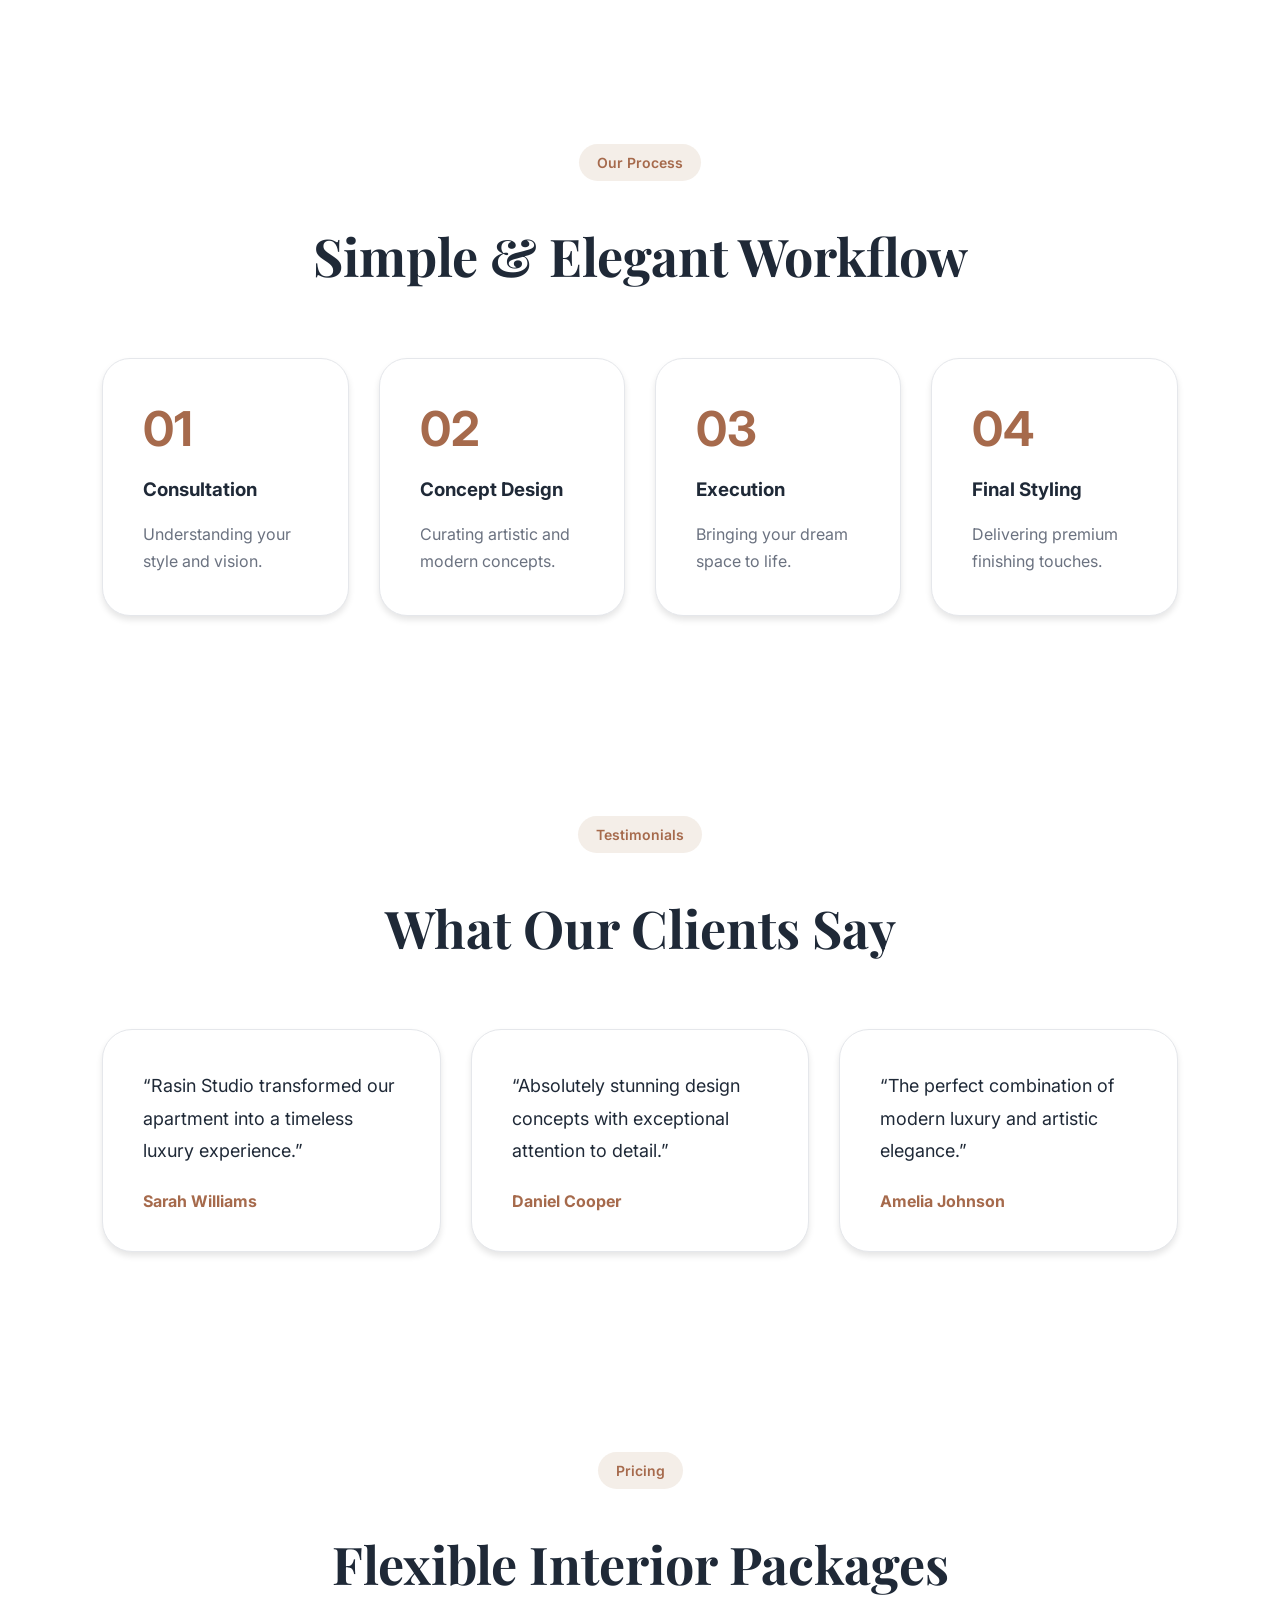
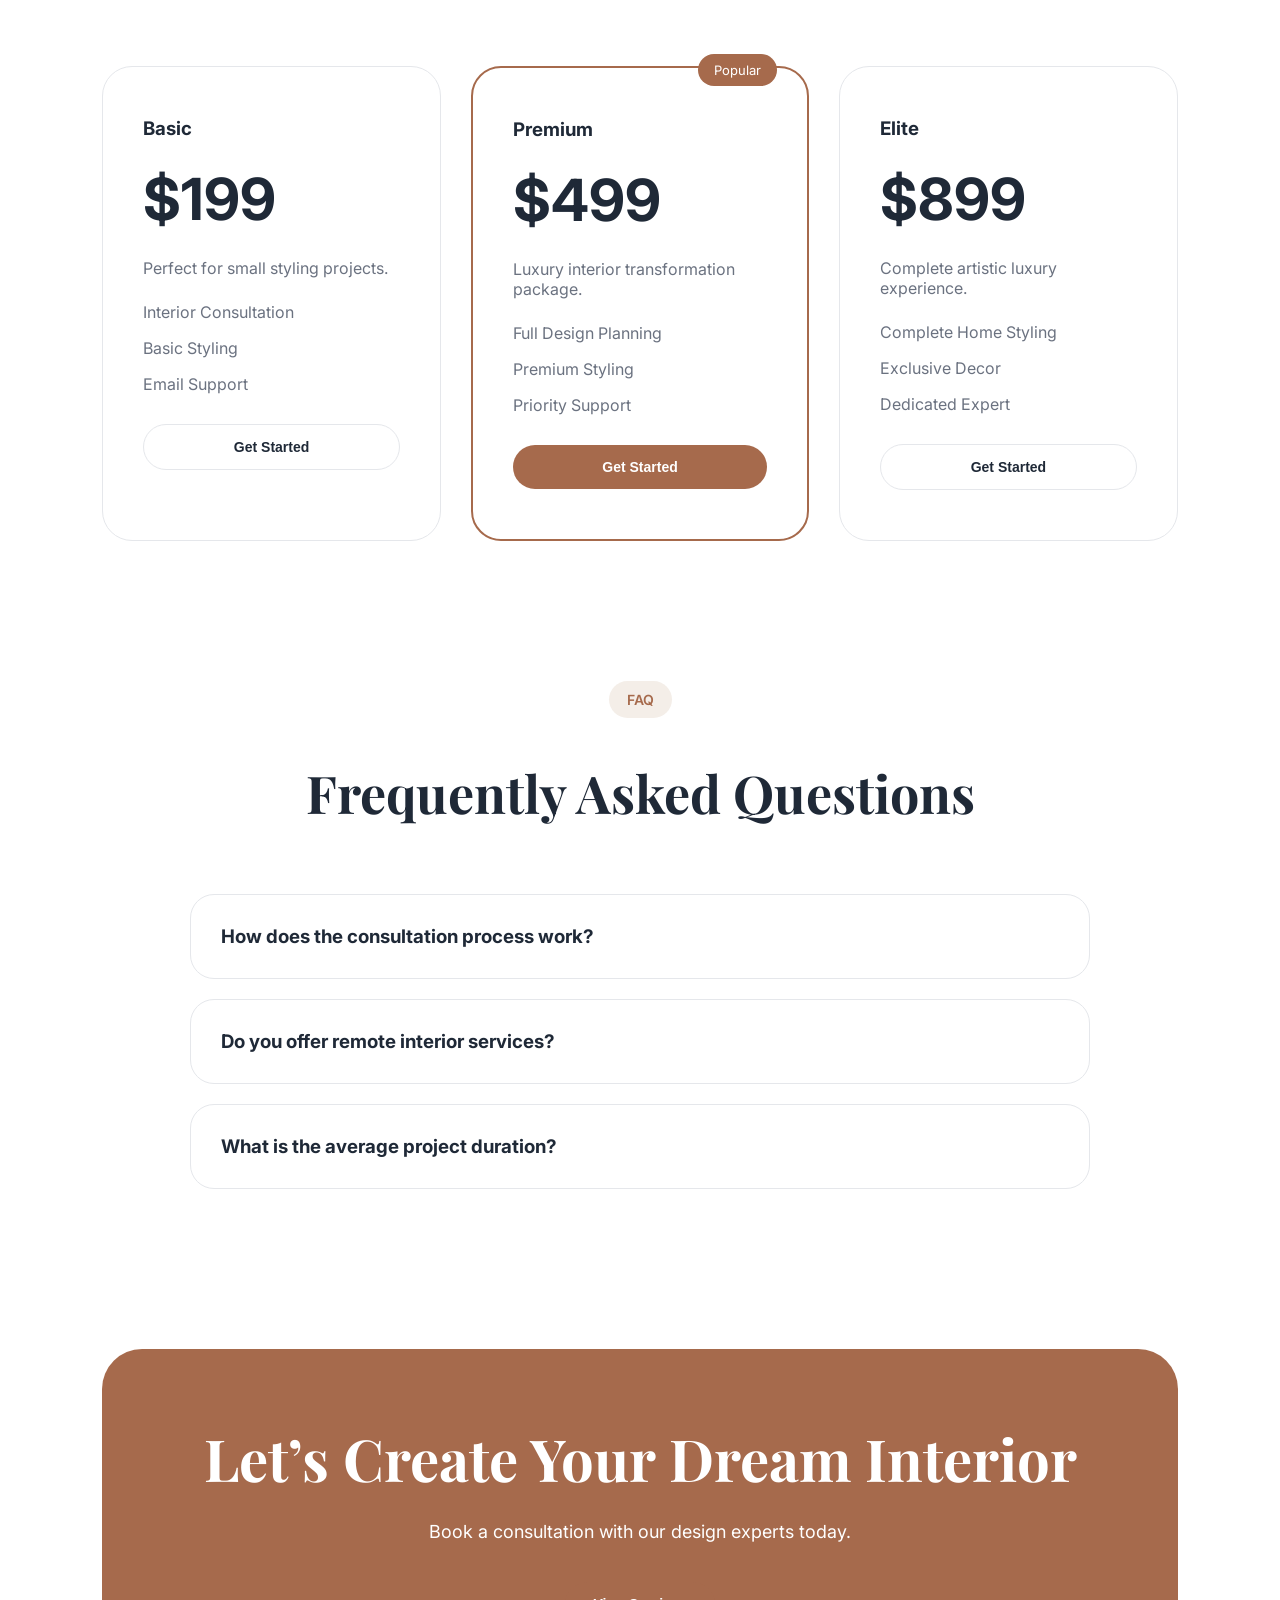
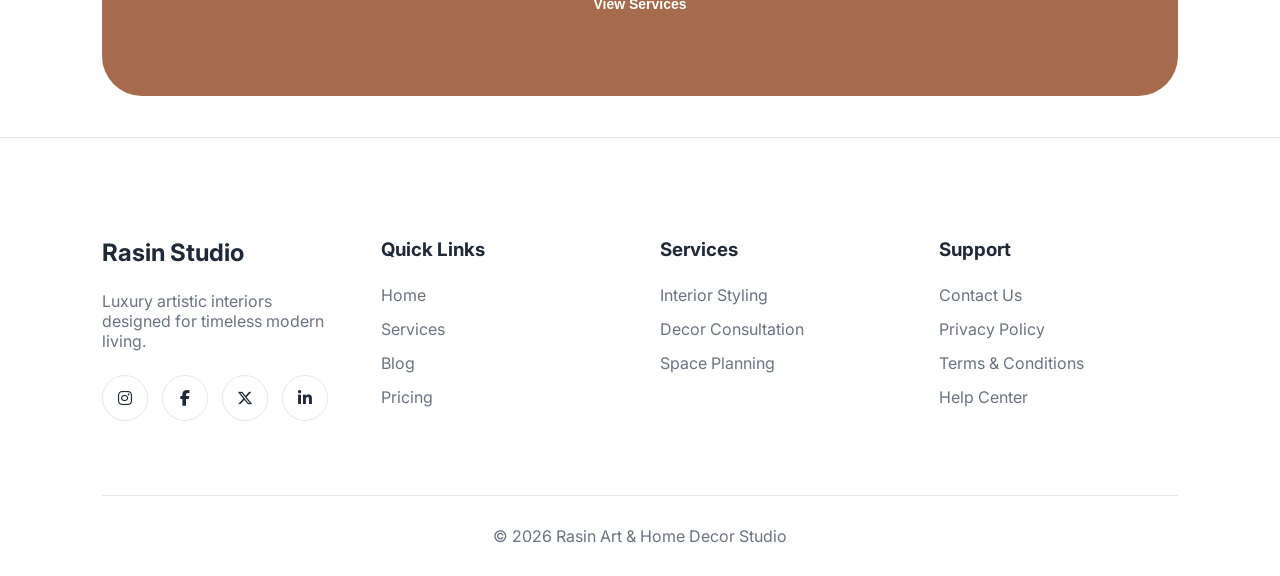
==== commit aa74b8b0: "first commit" ====
--- a/index.html
+++ b/index.html
@@ -70,7 +70,7 @@
 
   <a href="about.html">About</a>
   <a href="Services.html">Services</a>
-  <a href="#">Blog</a>
+  <a href="blog.html">Blog</a>
   <a href="#">Pricing</a>
   <a href="#">Contact</a>
   <a href="#">Dashboard</a>
--- a/style1.css
+++ b/style1.css
@@ -404,6 +404,7 @@
   grid-template-columns: repeat(2, 1fr);
 
   gap: 60px;
+  margin-top: -40px;
 
   align-items: center;
 }
@@ -501,7 +502,7 @@
 
 .hero-image img {
 
-  height: 560px;
+  height: 460px;
 
   object-fit: cover;
 
@@ -536,12 +537,15 @@
 
   display: grid;
   grid-template-columns: repeat(5, 1fr);
-
+  
   gap: 24px;
   margin-top: auto;
   margin-bottom: 5px;
 }
 
+.trusted-section{
+  margin-top: -40px;
+}
 .trusted-card {
 
   padding: 28px;
@@ -915,6 +919,10 @@
   margin: auto;
 }
 
+.faq-section{
+  margin-top: -60px;
+}
+
 .faq-item {
 
   padding: 30px;
@@ -931,6 +939,10 @@
 /* =========================
    CTA SECTION
 ========================= */
+
+.cta-section{
+  margin-top: -60px;
+}
 
 .cta-box {
 
@@ -984,6 +996,7 @@
 .footer{
 
   padding:100px 8% 30px;
+  margin-top: -60px;
 
   border-top:1px solid var(--border-color);
 }
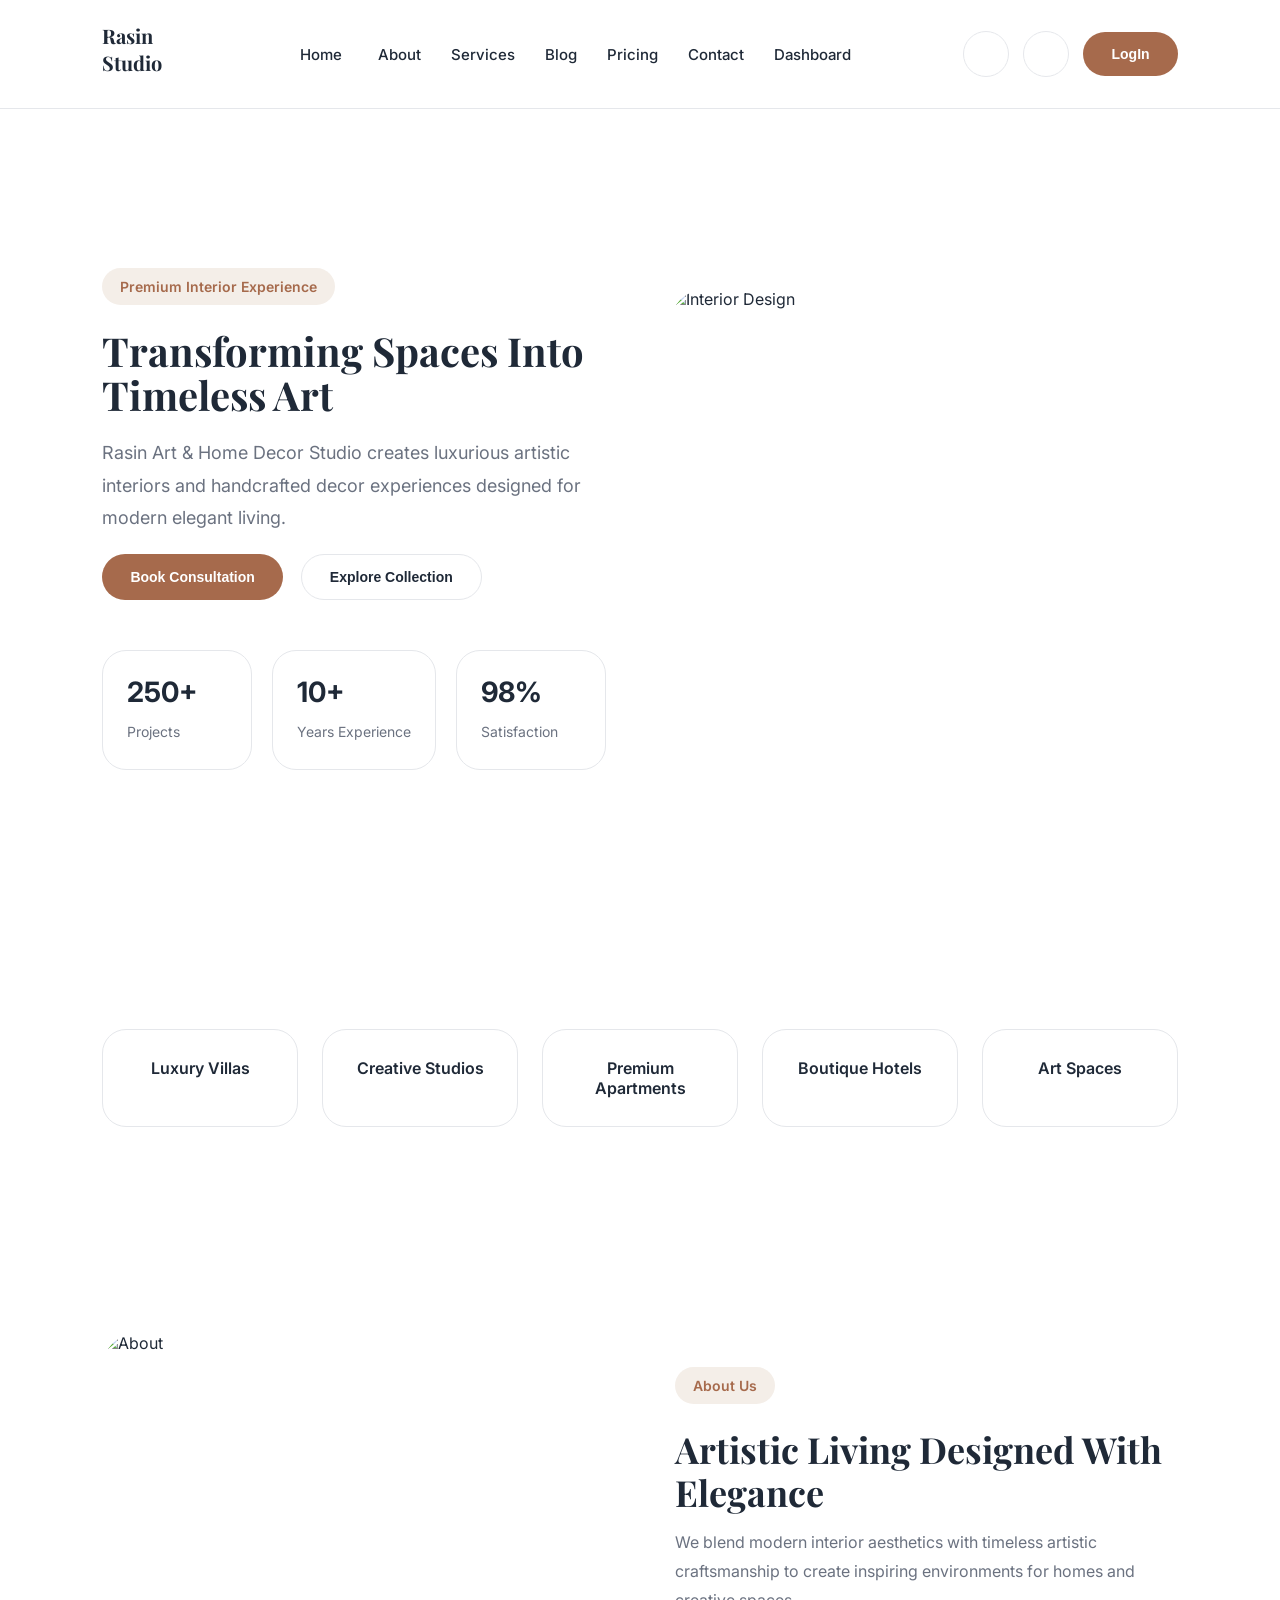
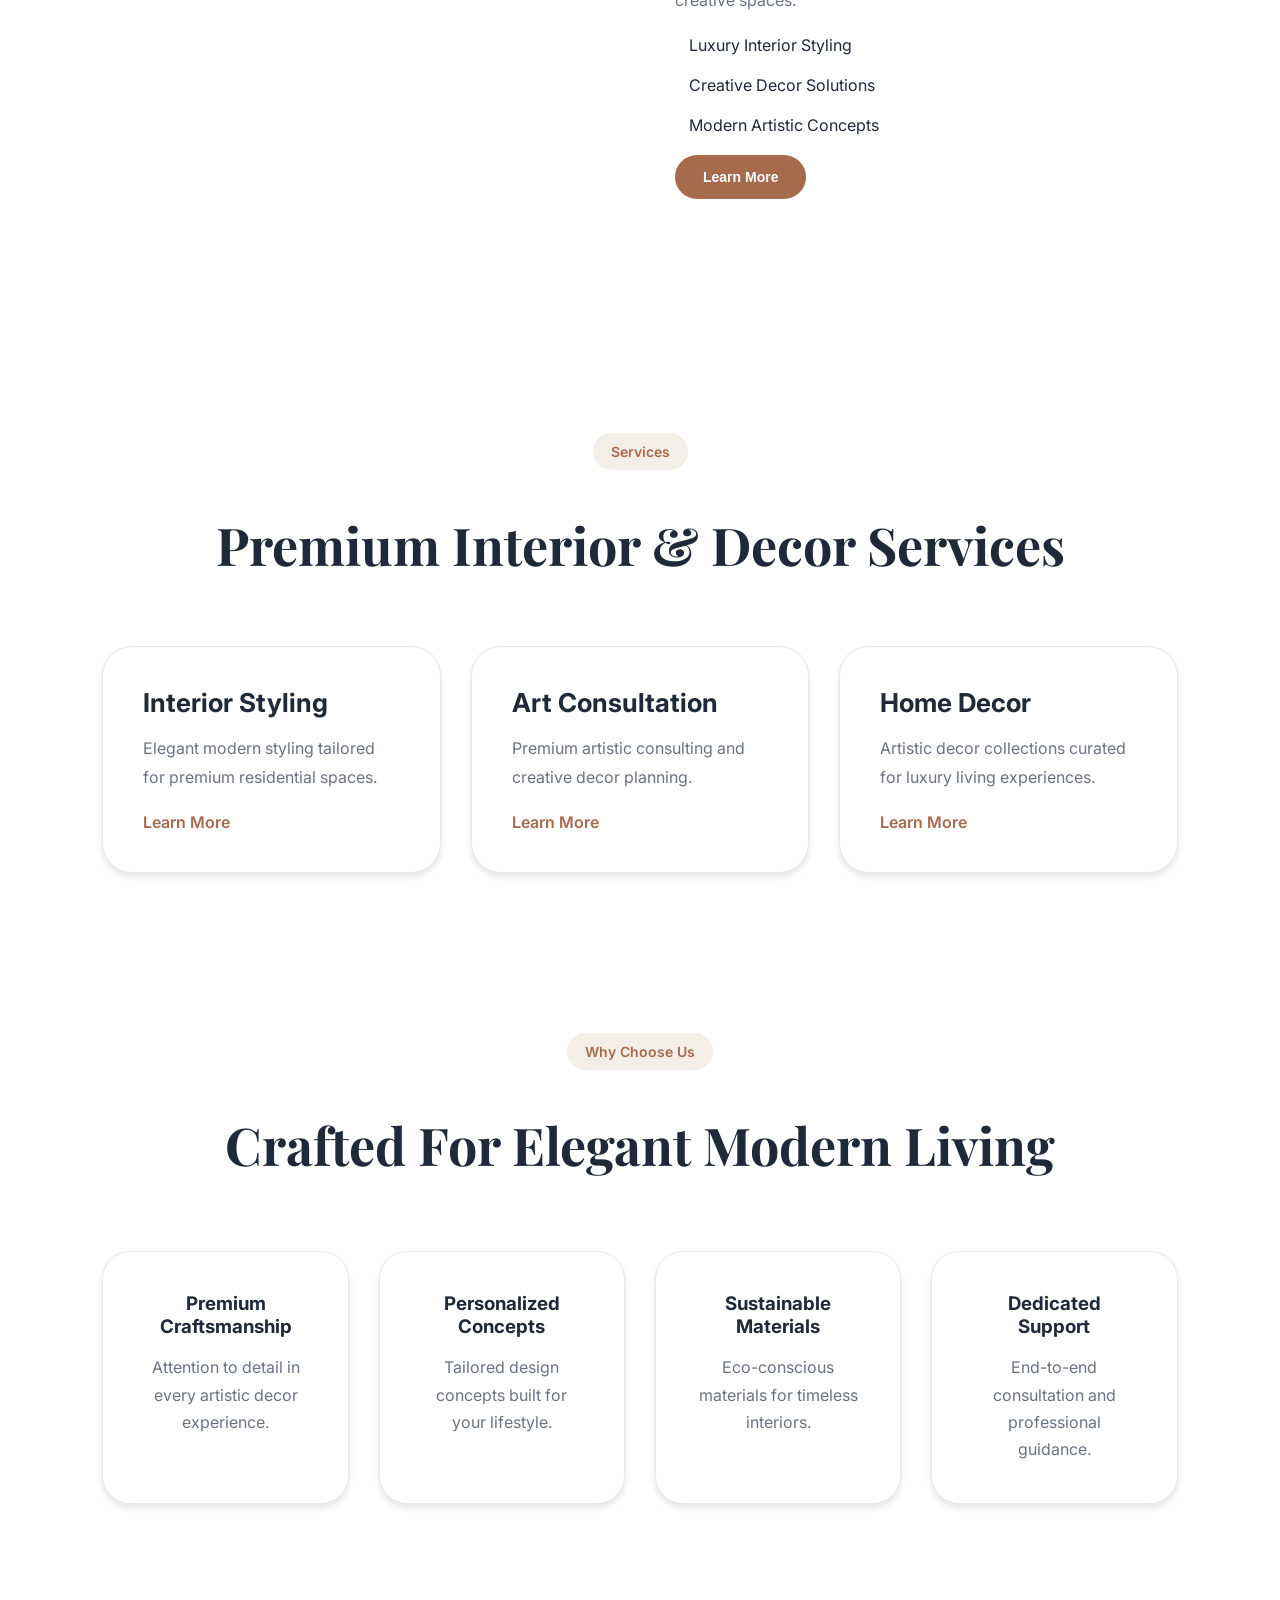
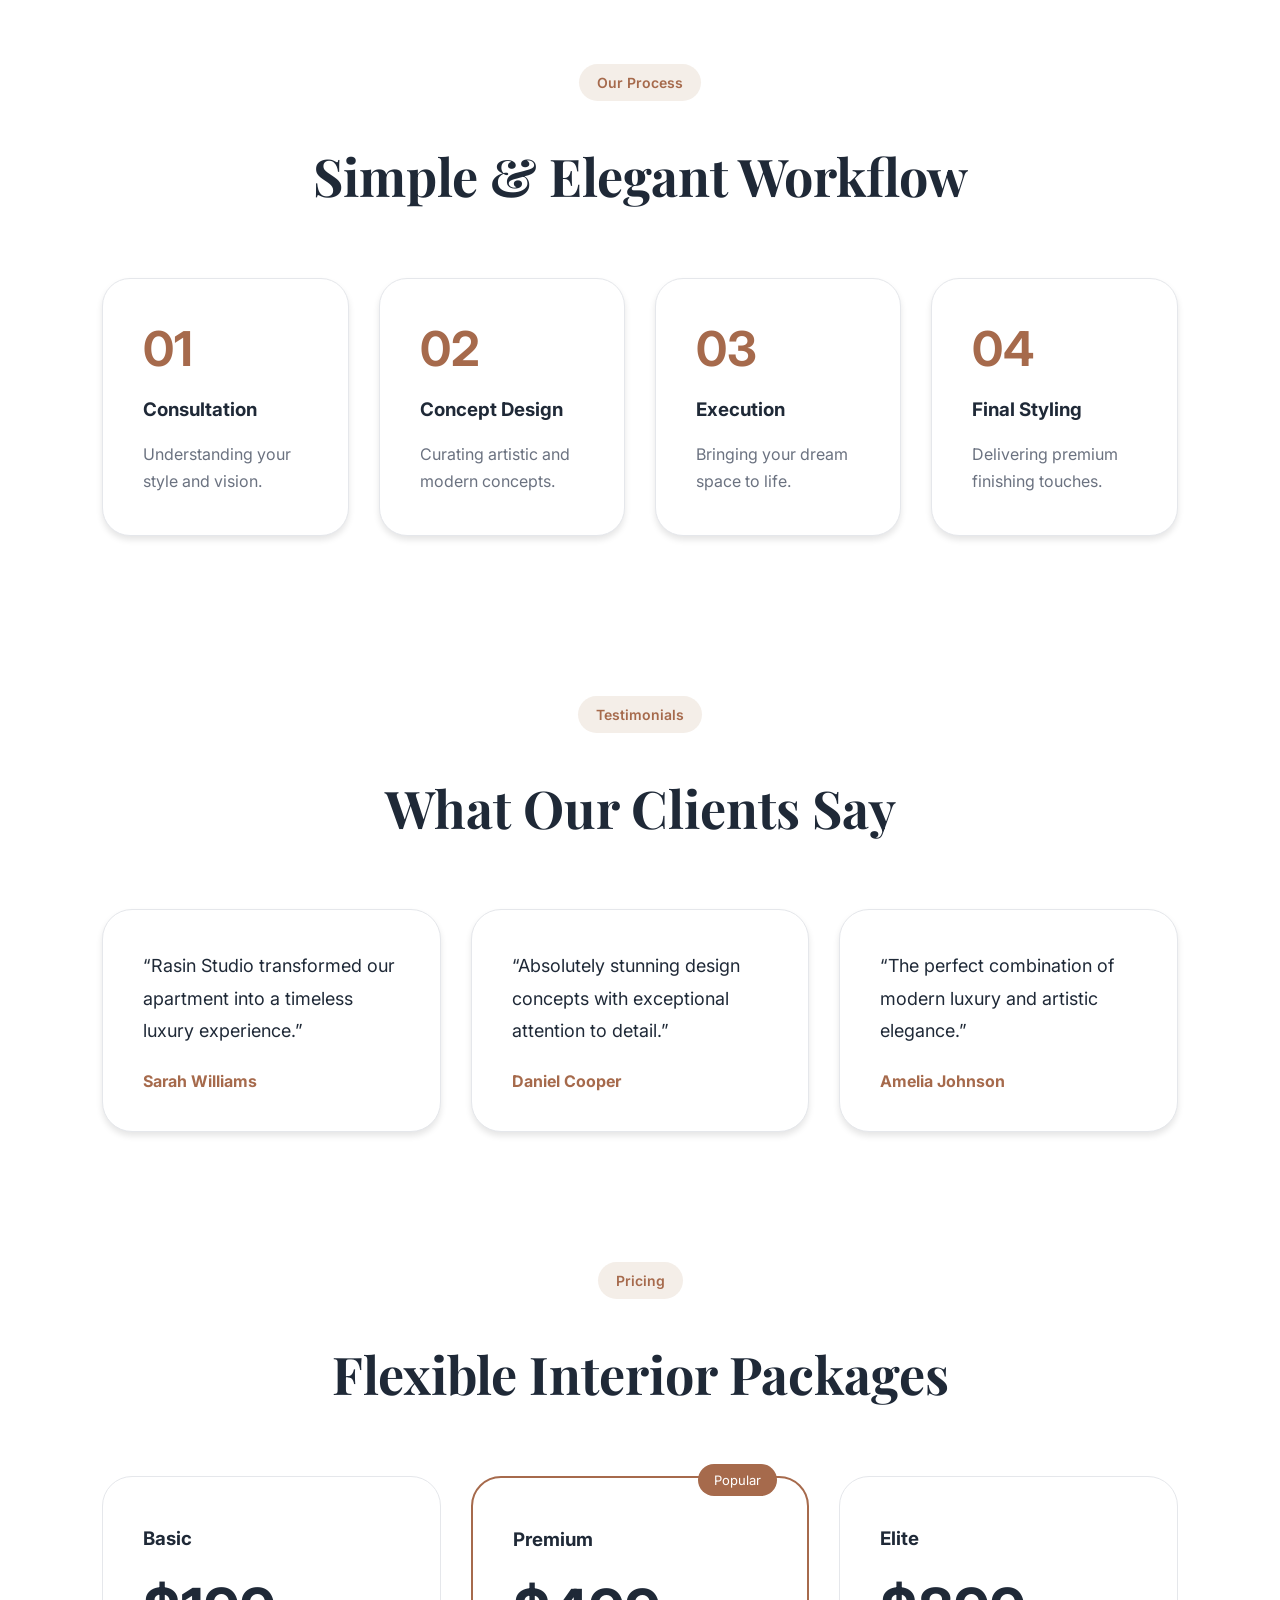
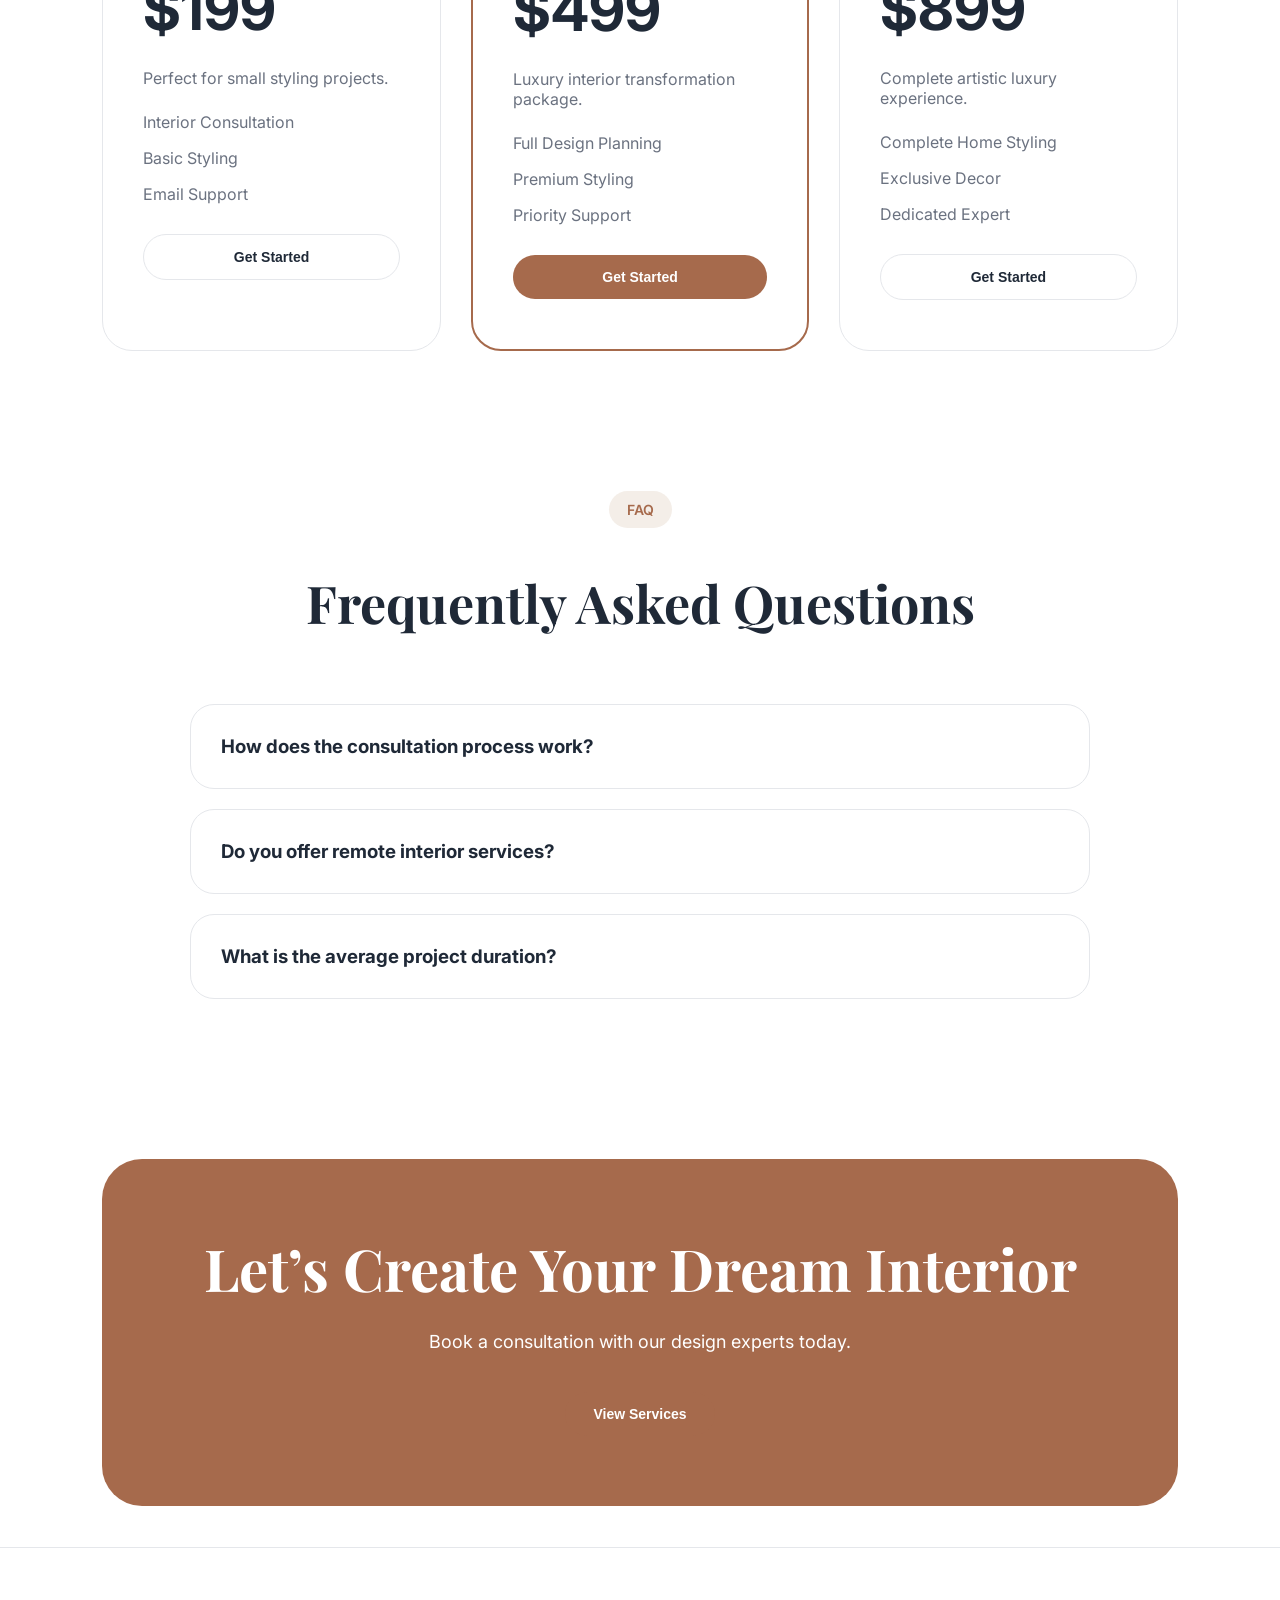
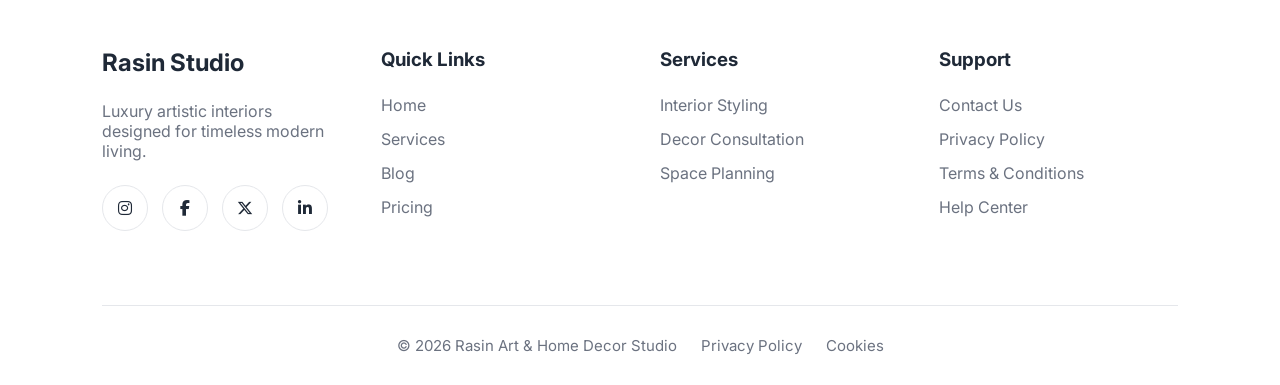
==== commit b98af08f: "first commit" ====
--- a/index.html
+++ b/index.html
@@ -71,9 +71,9 @@
   <a href="about.html">About</a>
   <a href="Services.html">Services</a>
   <a href="blog.html">Blog</a>
-  <a href="#">Pricing</a>
-  <a href="#">Contact</a>
-  <a href="#">Dashboard</a>
+  <a href="pricing.html">Pricing</a>
+  <a href="contact.html">Contact</a>
+  <a href="dashboard.html">Dashboard</a>
 
 </nav>
     <div class="header-actions">
@@ -771,6 +771,9 @@
       <p>
         © 2026 Rasin Art & Home Decor Studio
       </p>
+      <a href="#">Privacy Policy</a>
+
+  <a href="#">Cookies</a>
 
     </div>
     
--- a/style1.css
+++ b/style1.css
@@ -697,7 +697,9 @@
 /* =========================
    WHY SECTION
 ========================= */
-
+.why-section{
+  margin-top: -40px;
+}
 .why-grid {
 
   display: grid;
@@ -747,7 +749,9 @@
 /* =========================
    PROCESS
 ========================= */
-
+.process-section{
+  margin-top: -40px;
+}
 .process-grid {
 
   display: grid;
@@ -793,6 +797,9 @@
 /* =========================
    TESTIMONIALS
 ========================= */
+.testimonial-section{
+  margin-top: -40px;
+}
 
 .testimonial-grid {
 
@@ -832,6 +839,10 @@
 /* =========================
    PRICING
 ========================= */
+
+.pricing-section{
+  margin-top: -70px;
+}
 
 .pricing-grid {
 
@@ -1104,6 +1115,36 @@
   text-align:center;
 
   color:var(--light-text);
+}
+.footer-bottom{
+
+  display:flex;
+
+  align-items:center;
+
+  justify-content:center;
+
+  gap:24px;
+
+  flex-wrap:wrap;
+
+  margin-top:60px;
+
+  padding-top:30px;
+
+  border-top:1px solid var(--border-color);
+}
+
+.footer-bottom p,
+.footer-bottom a{
+
+  margin:0;
+
+  color:var(--light-text);
+
+  text-decoration:none;
+
+  font-size:15px;
 }
 
 /* RTL MODE */
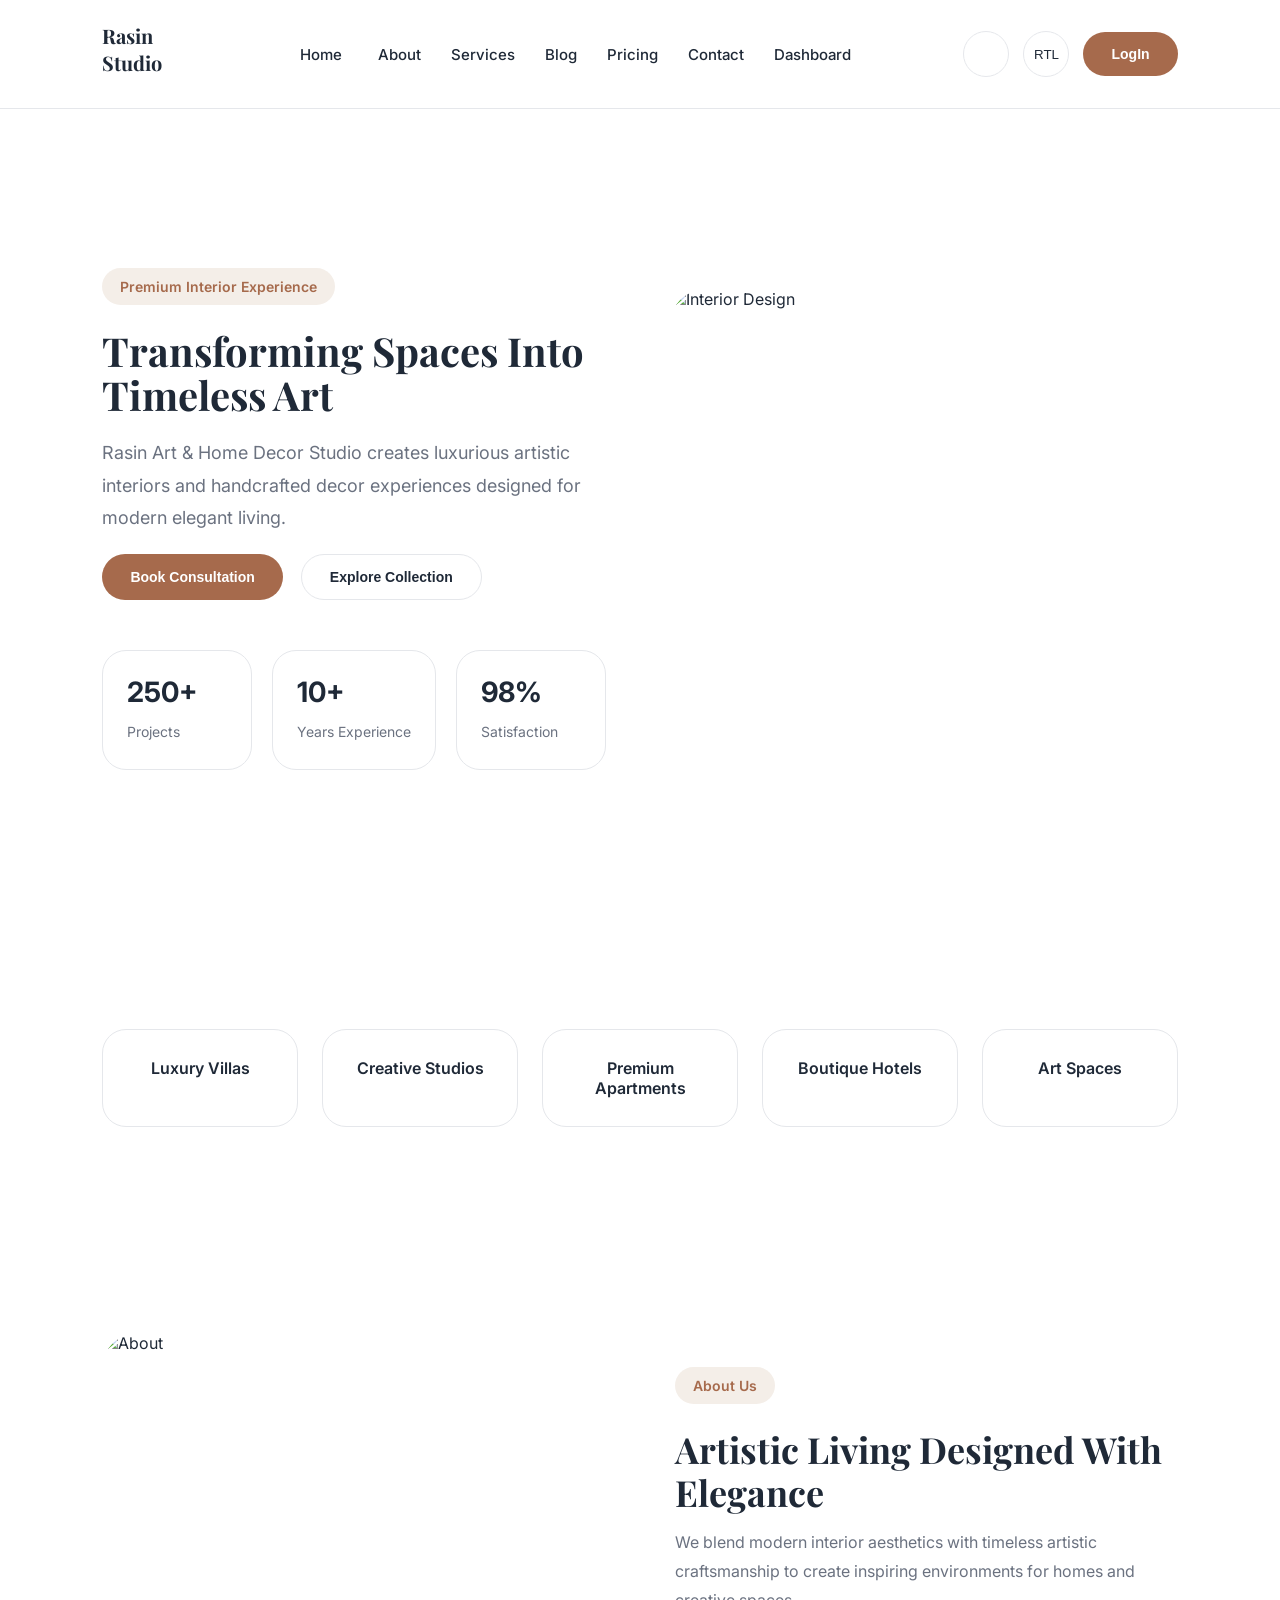
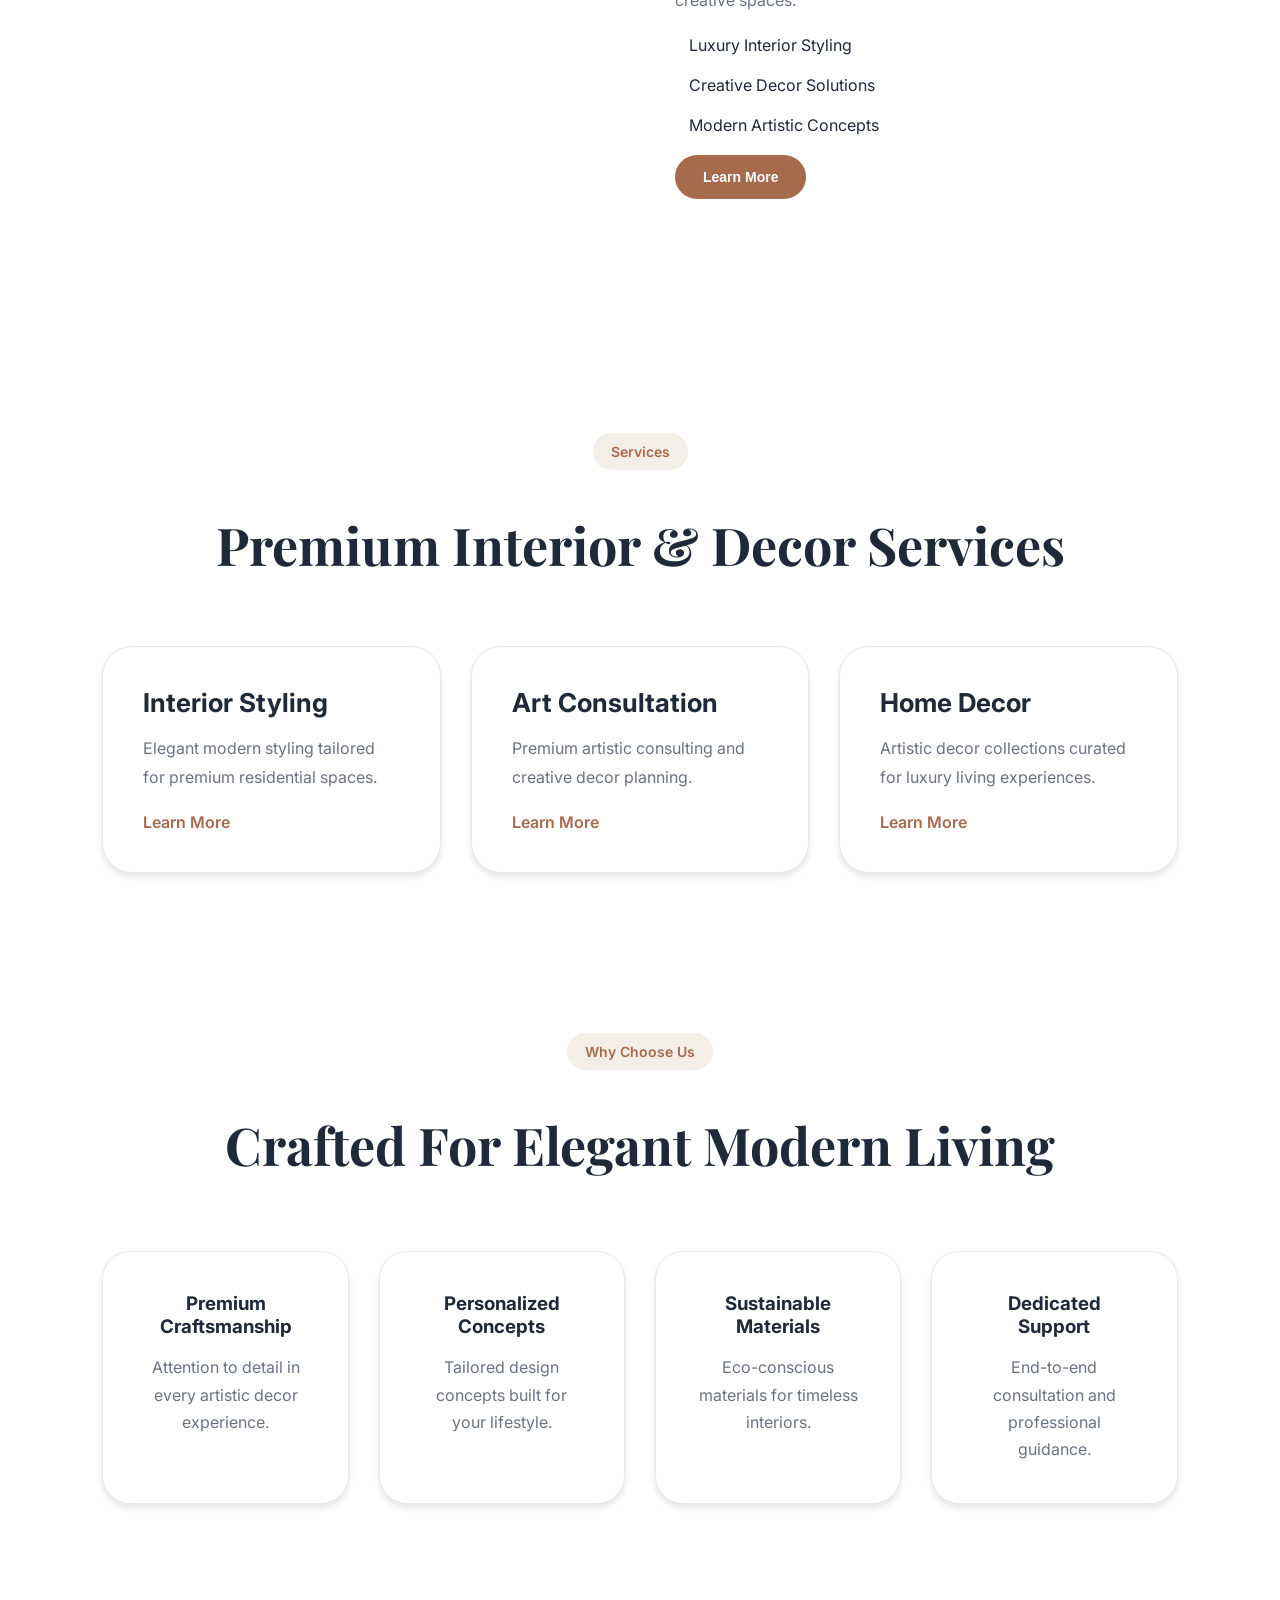
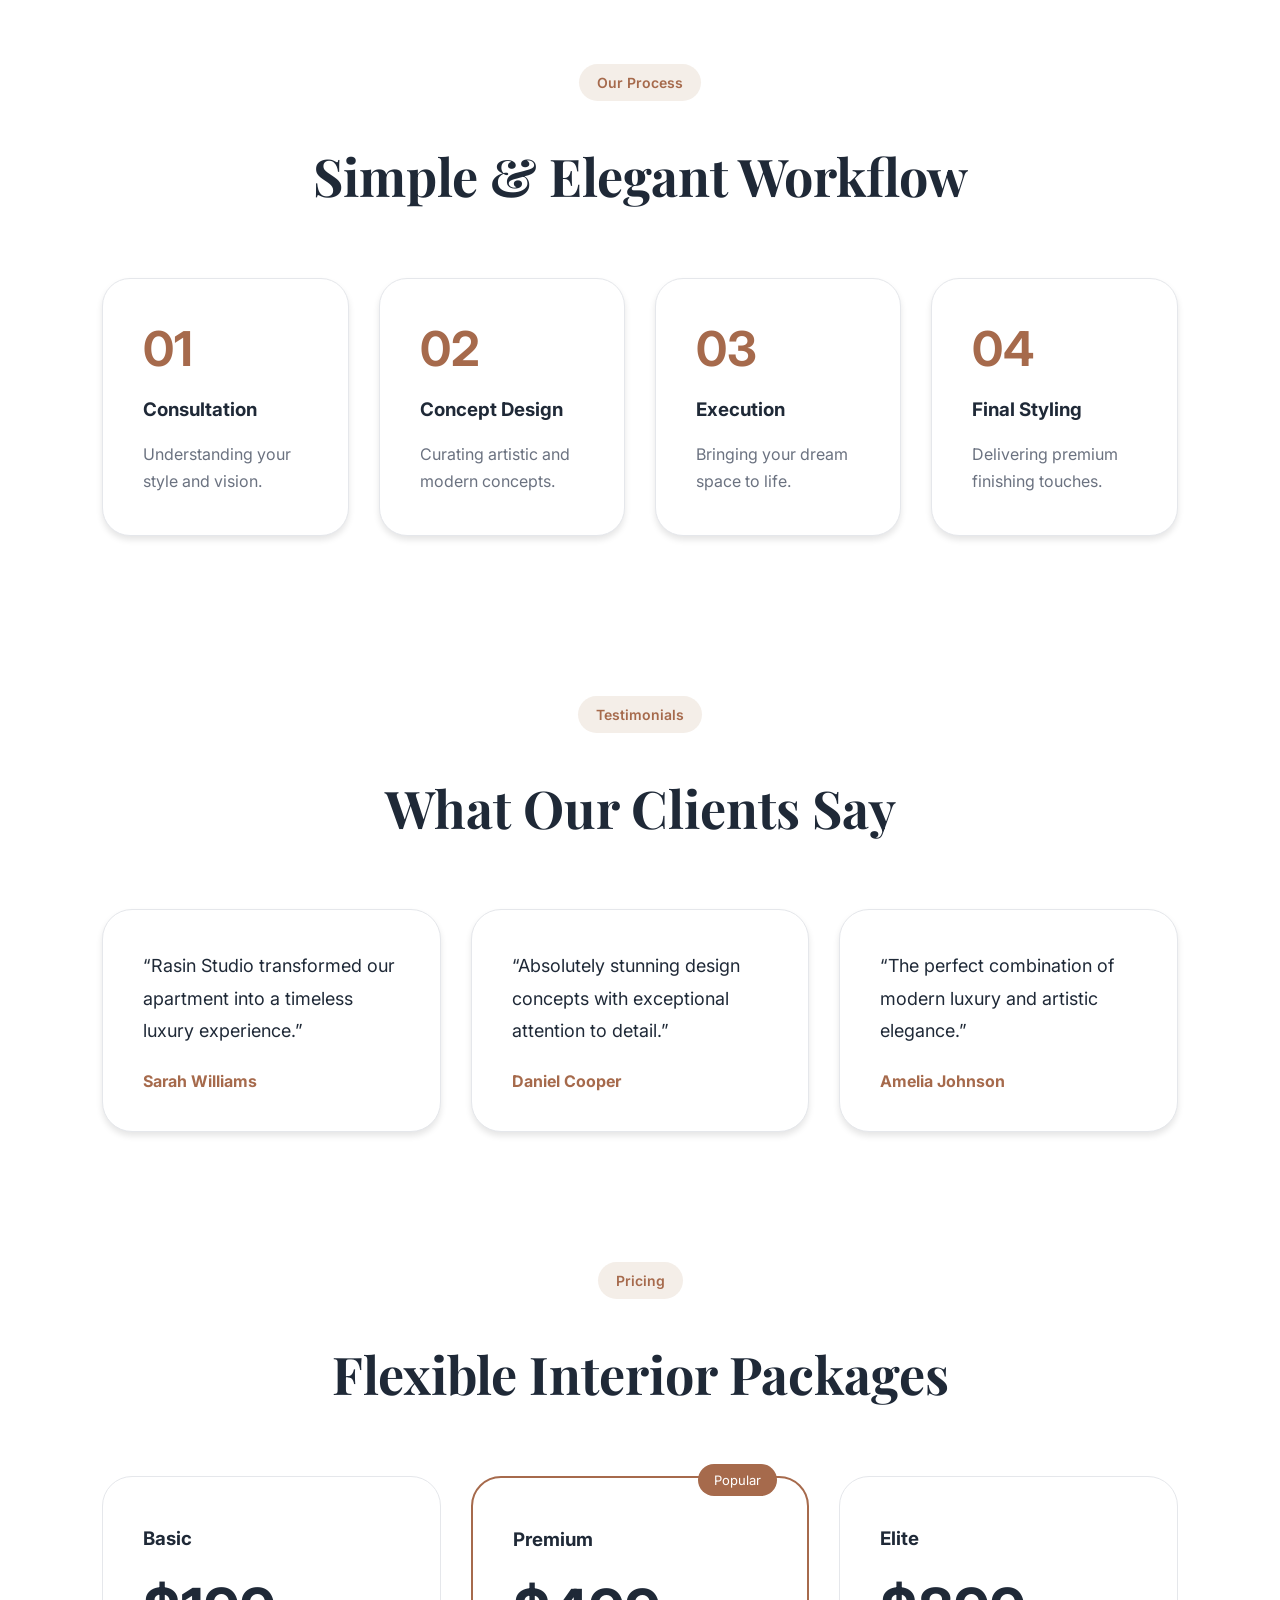
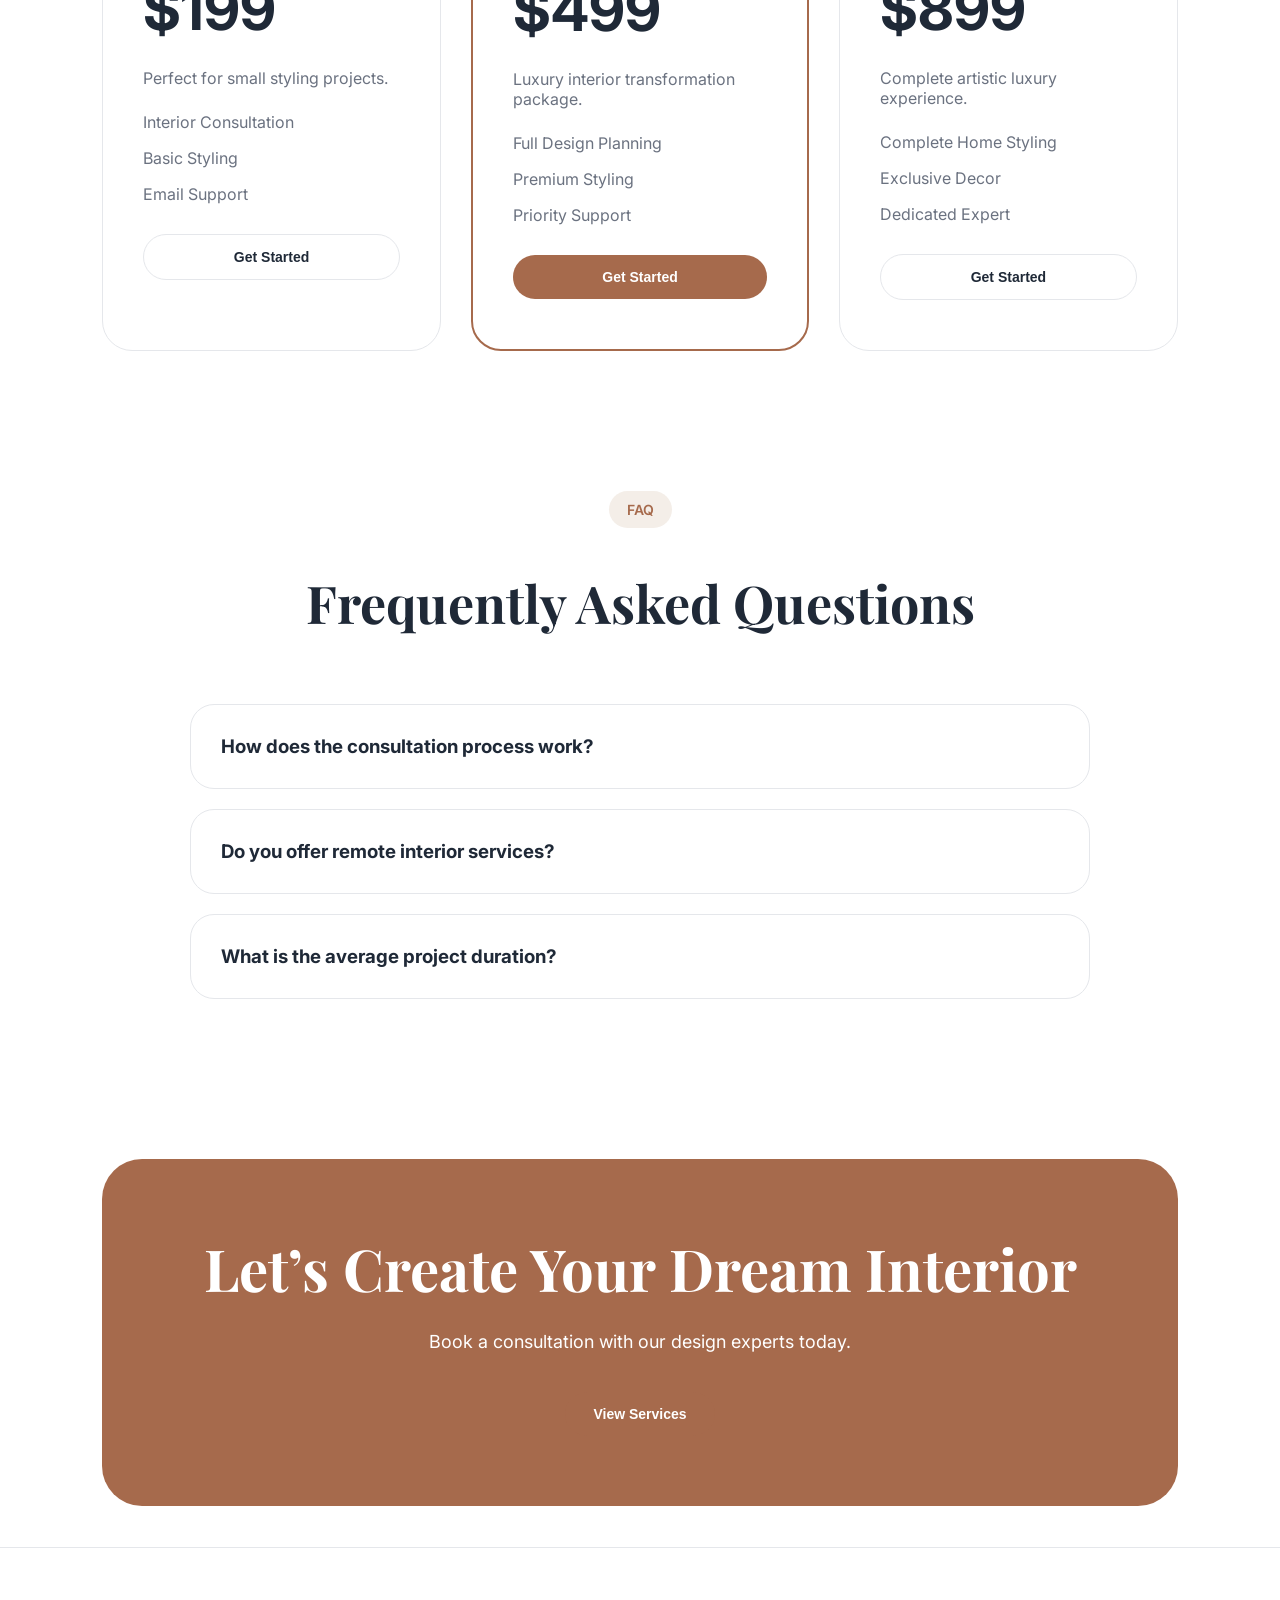
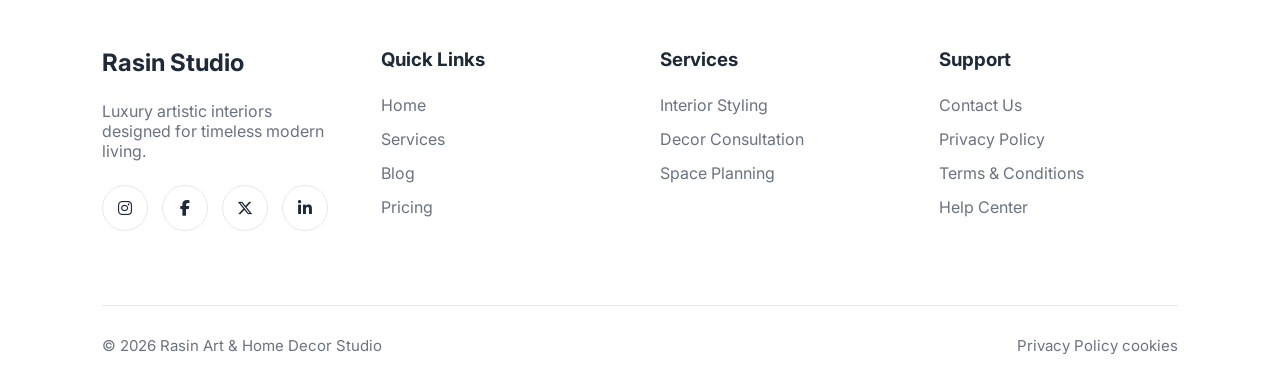
==== commit f1c117c4: "first commit" ====
--- a/index.html
+++ b/index.html
@@ -85,14 +85,14 @@
 </button>
 
      
-    <button class="icon-btn rtl-btn">
+    <button class="icon-btn rtl-btn">RTL</button>
 
       
-
+    <a href="login.html">
       <button class="primary-btn">
         LogIn
       </button>
-
+    </a>
       
 
     </div>
@@ -768,12 +768,10 @@
 
     <div class="footer-bottom">
 
-      <p>
+      <P>
         © 2026 Rasin Art & Home Decor Studio
       </p>
-      <a href="#">Privacy Policy</a>
-
-  <a href="#">Cookies</a>
+       <a href="#">Privacy Policy cookies</a>
 
     </div>
     
--- a/style1.css
+++ b/style1.css
@@ -1145,6 +1145,11 @@
   text-decoration:none;
 
   font-size:15px;
+}
+.footer-bottom{
+ display: flex;
+ gap:100px;
+ justify-content: space-between;
 }
 
 /* RTL MODE */
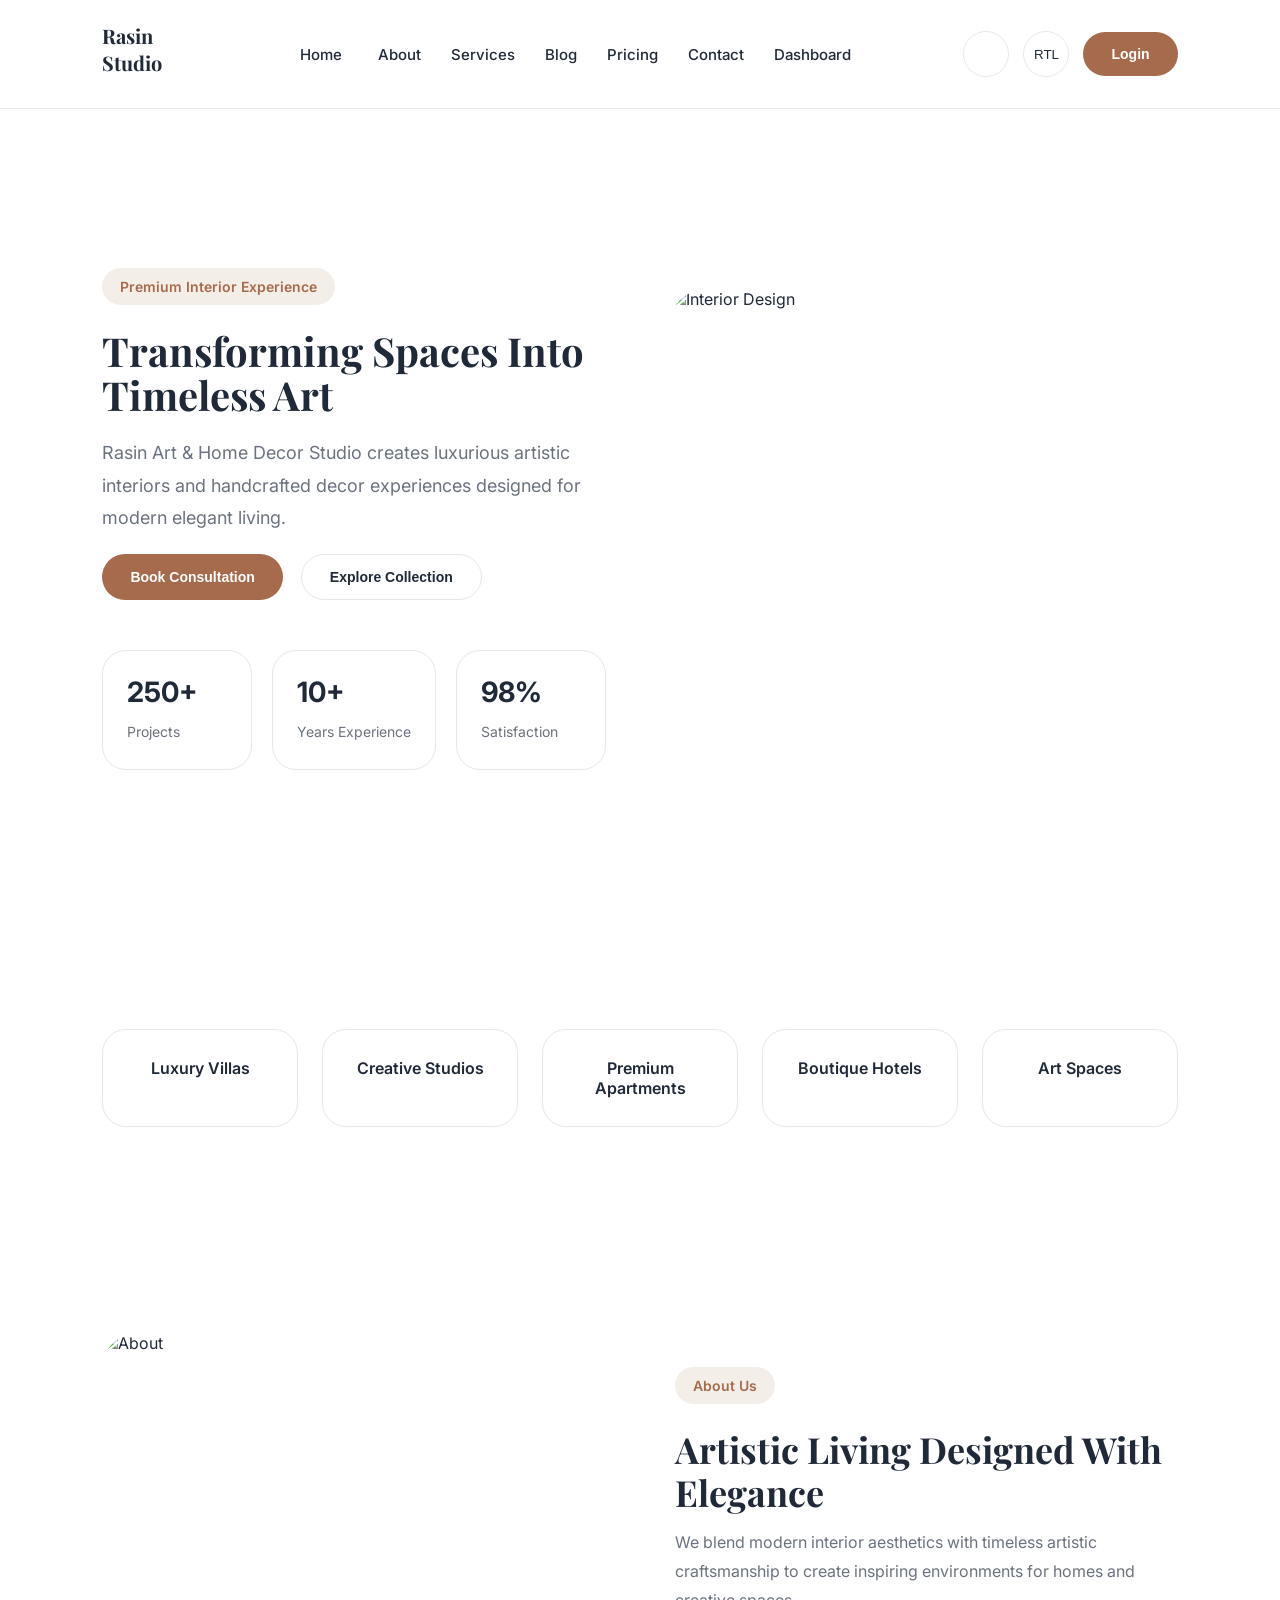
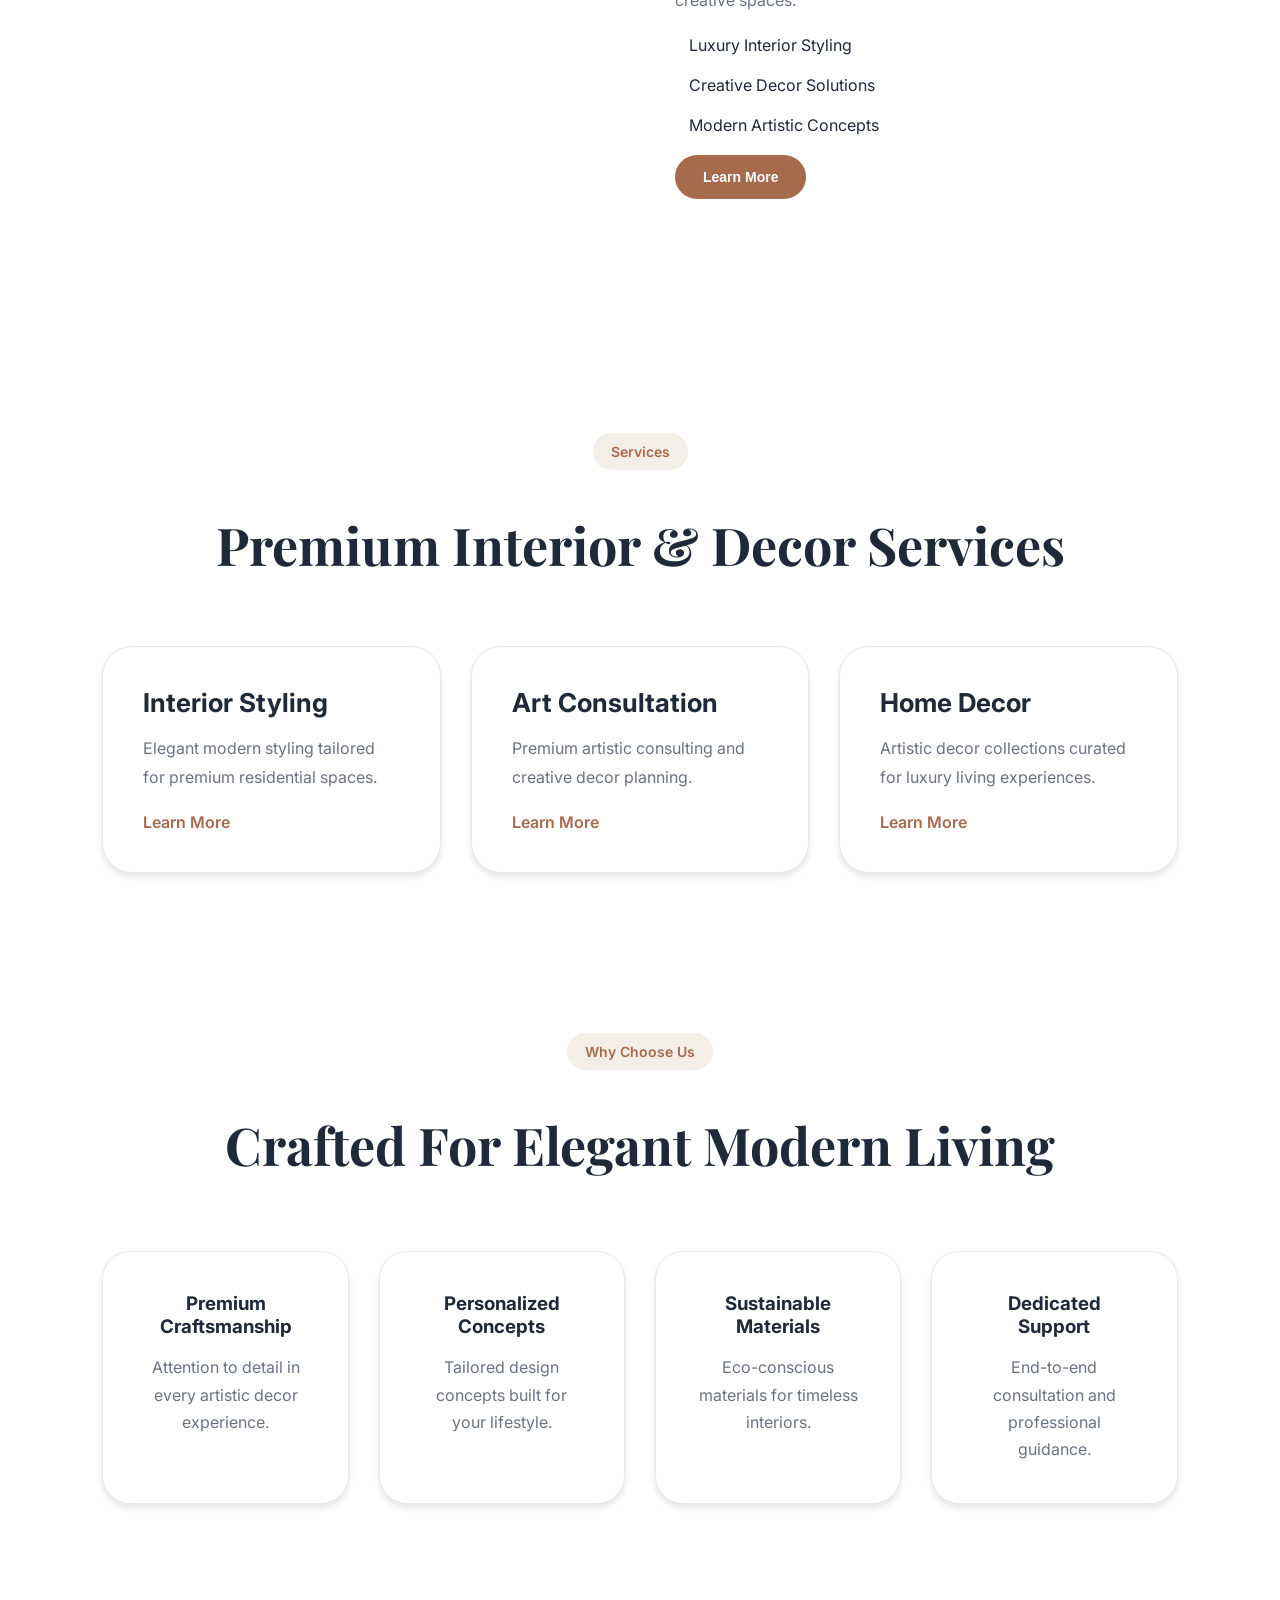
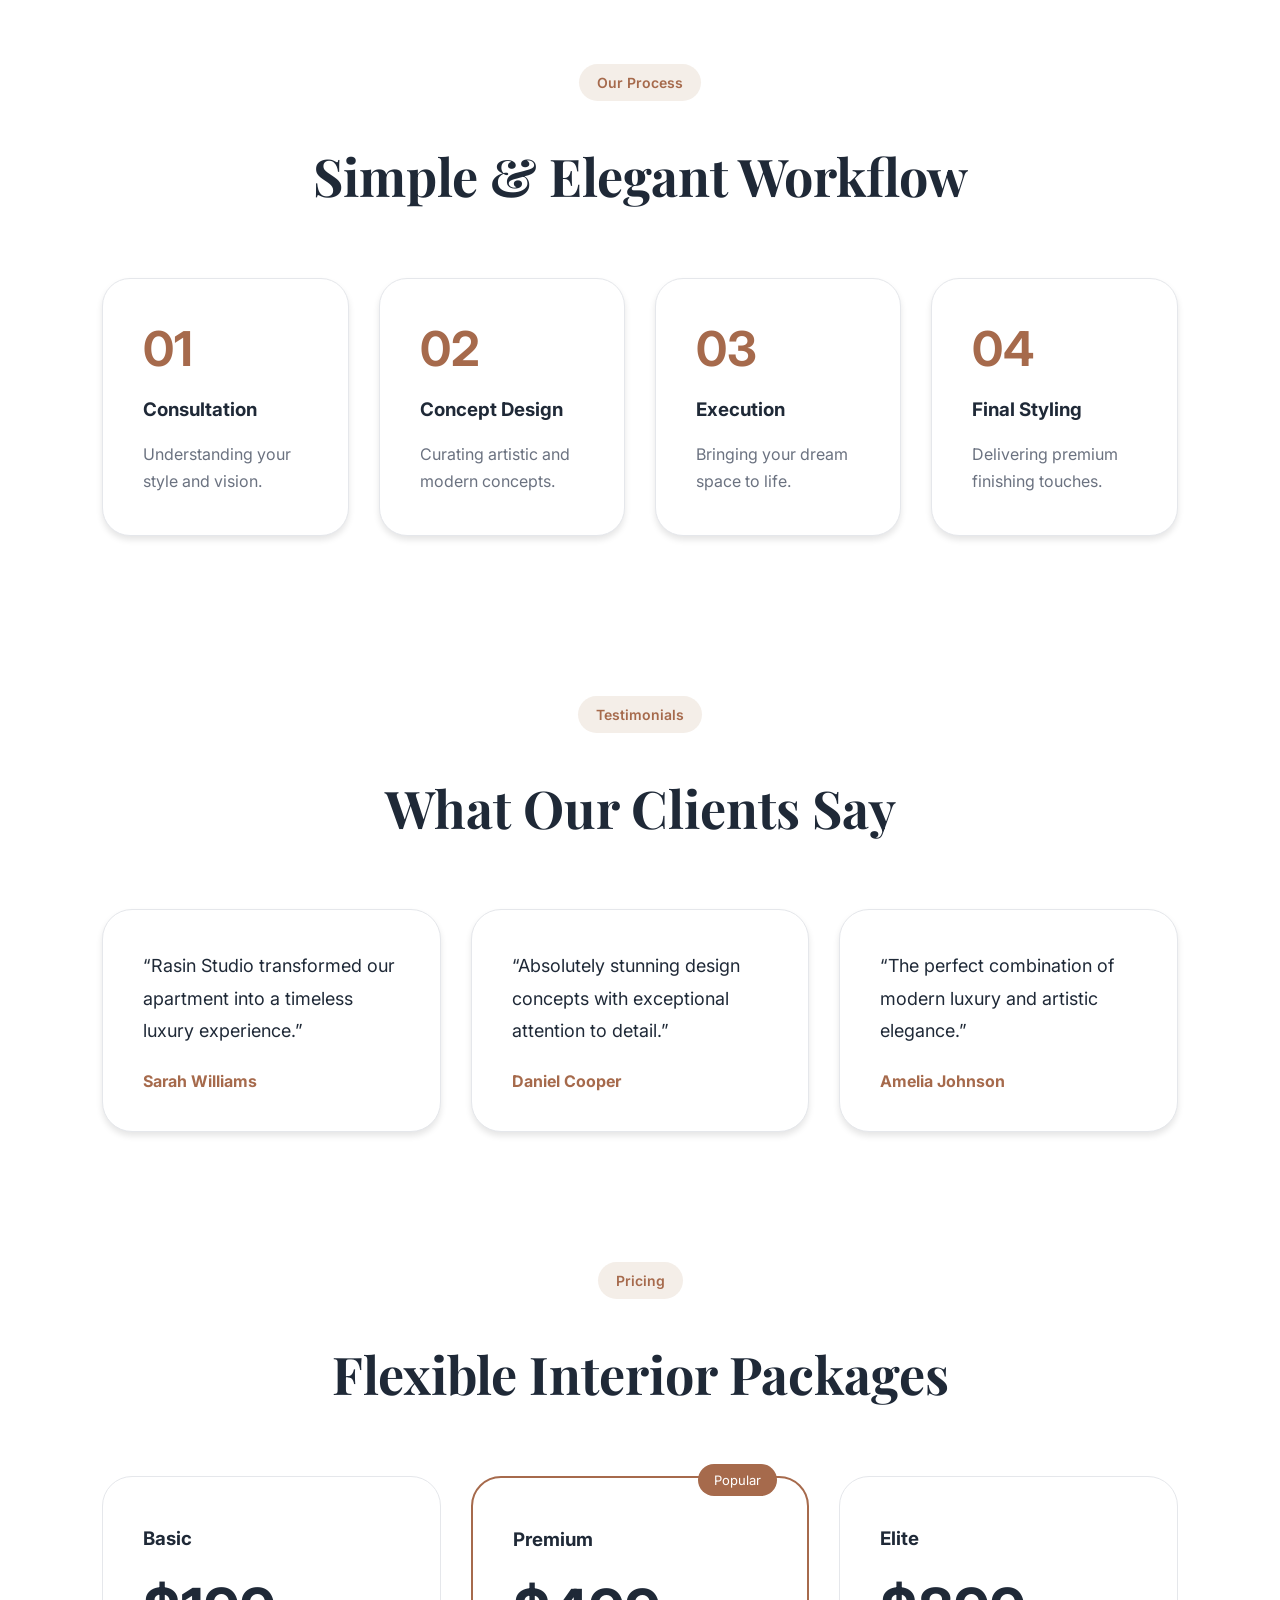
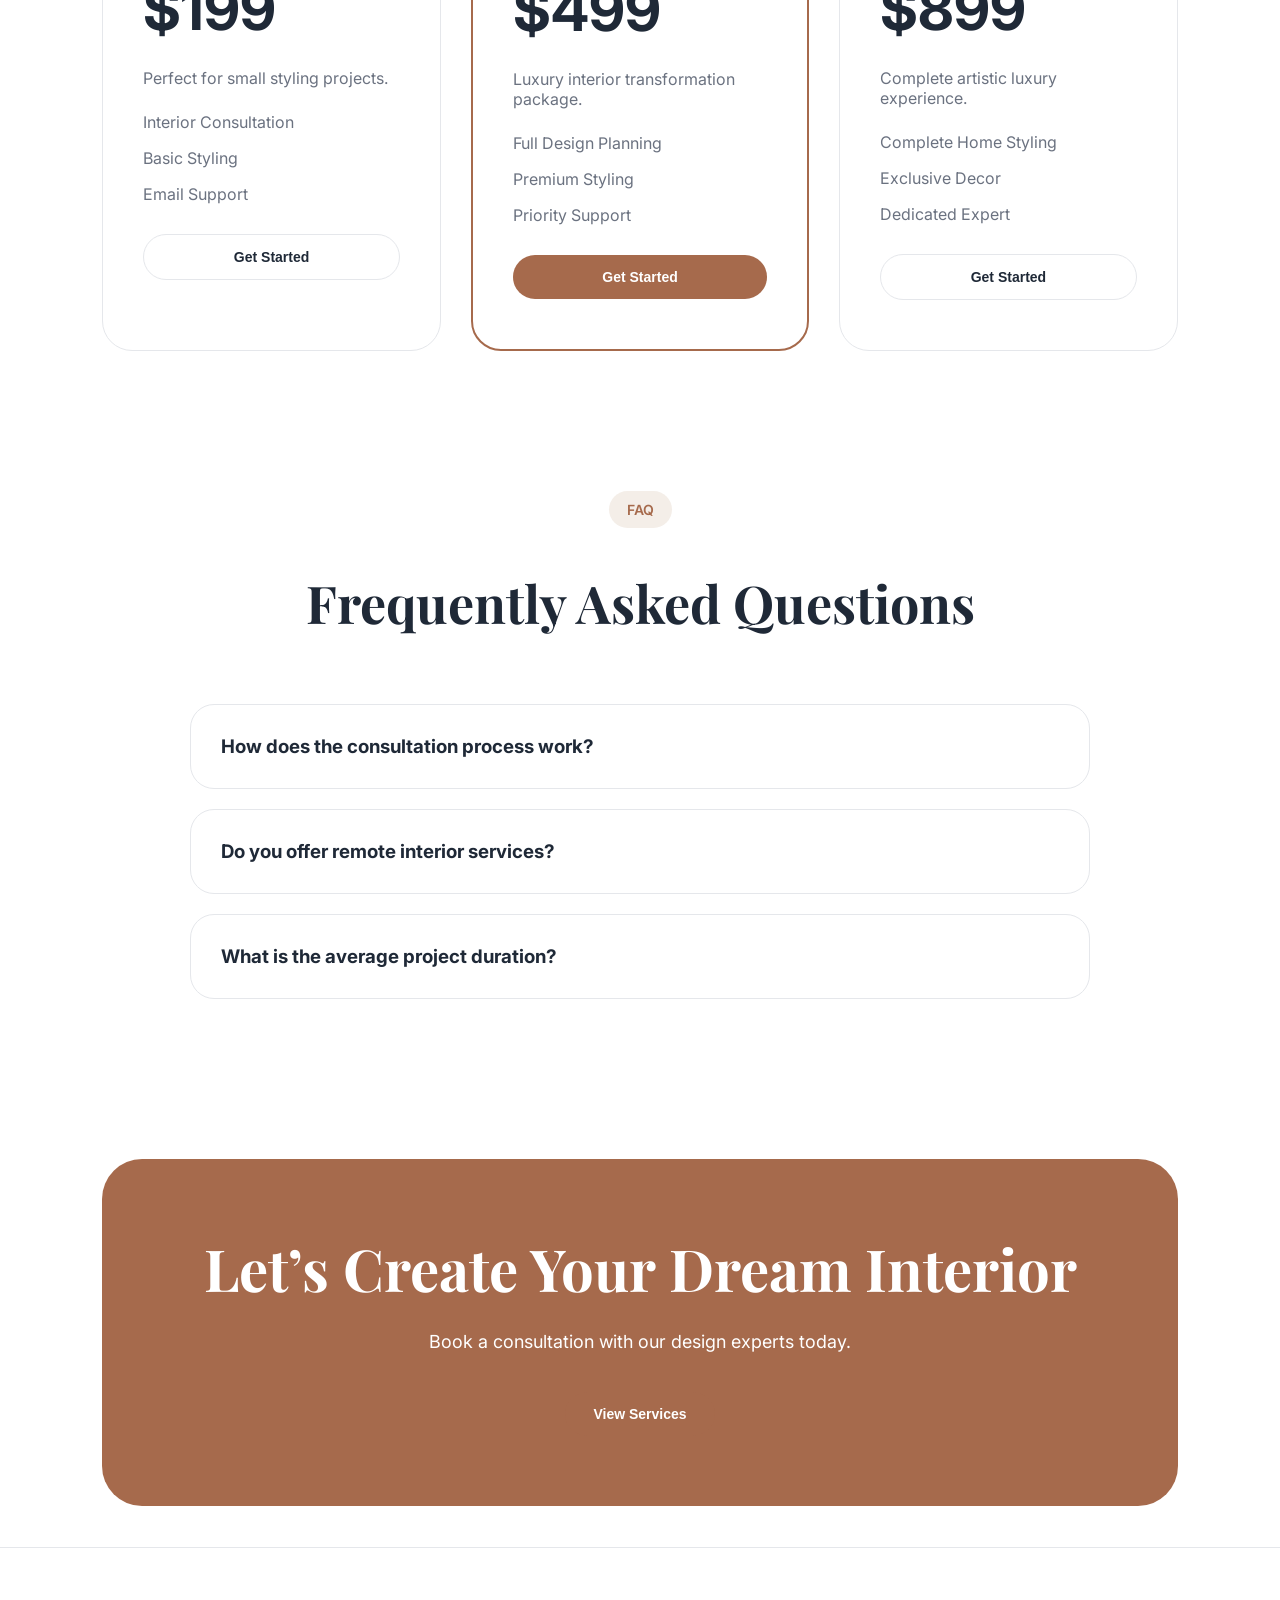
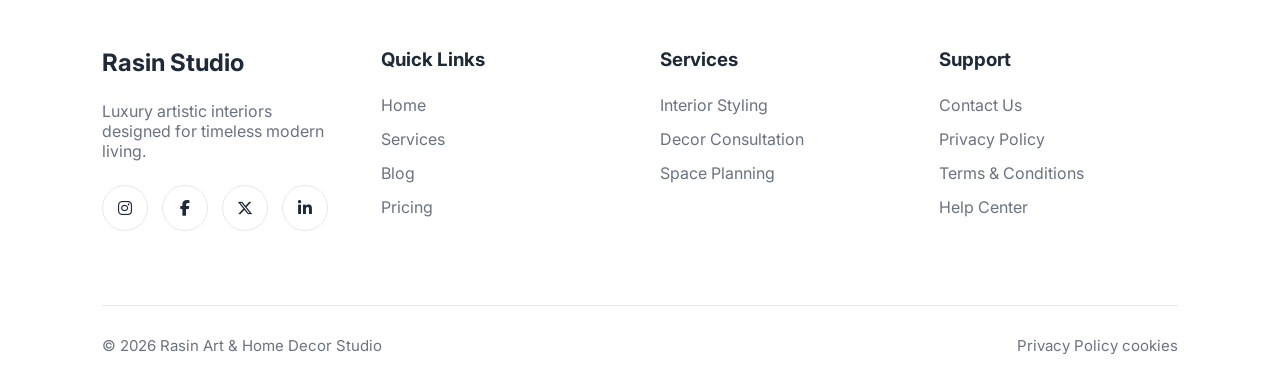
==== commit 4c536f2c: "Initial commit" ====
--- a/index.html
+++ b/index.html
@@ -22,7 +22,7 @@
 
 
 
-  <link rel="stylesheet" href="style1.css">
+  <link rel="stylesheet" href="css/style1.css">
 
 </head>
 
@@ -36,6 +36,10 @@
       <h2>Rasin Studio</h2>
 
     </div>
+
+    <button class="menu-toggle">
+   <i data-lucide="menu"></i>
+</button>
     
 
     <nav class="navbar">
@@ -75,28 +79,43 @@
   <a href="contact.html">Contact</a>
   <a href="dashboard.html">Dashboard</a>
 
+  <a href="login.html" class="mobile-login-link">
+
+   <button class="primary-btn mobile-login-btn">
+
+      Login
+
+   </button>
+
+</a>
+
+
 </nav>
-    <div class="header-actions">
-
-      <button class="icon-btn dark-mode-btn">
-
-  <i data-lucide="moon"></i>
-
-</button>
-
-     
-    <button class="icon-btn rtl-btn">RTL</button>
-
-      
-    <a href="login.html">
-      <button class="primary-btn">
-        LogIn
-      </button>
-    </a>
-      
-
-    </div>
-
+   <div class="header-actions">
+
+  <button class="icon-btn dark-mode-btn">
+
+    <i data-lucide="moon"></i>
+
+  </button>
+
+  <button class="icon-btn rtl-btn">
+
+    RTL
+
+  </button>
+
+  <a href="login.html">
+
+    <button class="primary-btn">
+
+      Login
+
+    </button>
+
+  </a>
+
+</div>
   </header>
 
   <!-- HERO SECTION -->
@@ -778,14 +797,15 @@
   </footer>
 
 
-  <script>
-    lucide.createIcons();
-  </script>
   <script src="https://unpkg.com/lucide@latest"></script>
 
+<script>
+  lucide.createIcons();
+</script>
+
 <!-- MAIN JS -->
 
-<script src="main.js"></script>
+<script src="js/main.js"></script>
 
 </body>
 
--- a/css/style1.css
+++ b/css/style1.css
@@ -0,0 +1,1627 @@
+
+* {
+  margin: 0;
+  padding: 0;
+  box-sizing: border-box;
+}
+
+:root {
+
+  --primary-color: #A66A4C;
+  --secondary-color: #F4EEE8;
+
+  --white: #ffffff;
+  --black: #111111;
+
+  --text-color: #1F2937;
+  --light-text: #6B7280;
+
+  --bg-color: #ffffff;
+  --card-bg: #ffffff;
+
+  --border-color: #E5E7EB;
+
+  --transition: 0.3s ease;
+}
+
+
+body.dark-mode {
+
+  --bg-color: #111111;
+  --card-bg: #1B1B1B;
+
+  --text-color: #ffffff;
+  --light-text: #B3B3B3;
+
+  --border-color: #2A2A2A;
+}
+
+
+
+body {
+
+  font-family: 'Inter', sans-serif;
+
+  background: var(--bg-color);
+
+  color: var(--text-color);
+
+  transition: var(--transition);
+
+  overflow-x: hidden;
+}
+
+/* =========================
+   GLOBAL
+========================= */
+
+html {
+  scroll-behavior: smooth;
+}
+
+img {
+
+  width: 100%;
+
+  display: block;
+}
+
+a {
+  text-decoration: none;
+}
+
+ul {
+  list-style: none;
+}
+
+section {
+
+  padding: 100px 8%;
+}
+
+.center {
+  text-align: center;
+}
+
+/* =========================
+   TOP BAR
+========================= */
+
+.top-bar {
+
+  background: var(--primary-color);
+
+  color: white;
+
+  text-align: center;
+
+  padding: 14px;
+
+  font-size: 14px;
+
+  font-weight: 500;
+}
+
+/* =========================
+   HEADER
+========================= */
+
+.header {
+
+  width: 100%;
+
+  padding: 22px 8%;
+
+  display: flex;
+  align-items: center;
+  justify-content: space-between;
+
+  position: sticky;
+  top: 0;
+
+  z-index: 1000;
+
+  background: rgba(255,255,255,0.9);
+
+  backdrop-filter: blur(12px);
+
+  border-bottom: 1px solid var(--border-color);
+}
+
+body.dark-mode .header {
+
+  background: rgba(17,17,17,0.9);
+}
+
+/* =========================
+   LOGO
+========================= */
+
+.logo h2 {
+
+  font-family: 'Playfair Display', serif;
+
+  font-size: 20px;
+
+  color: var(--text-color);
+  margin-bottom: 10px;
+  max-width: 100px;
+  
+}
+
+/* =========================
+   NAVBAR
+========================= */
+
+/* DROPDOWN */
+
+.nav-dropdown {
+
+  position: relative;
+
+  display: flex;
+  align-items: center;
+}
+
+/* HOME LINK */
+
+/* NAVBAR */
+
+.navbar {
+
+  display: flex;
+  align-items: center;
+
+  gap: 30px;
+}
+
+/* ALL LINKS */
+
+.navbar a {
+
+  text-decoration: none;
+
+  color: var(--text-color);
+
+  font-size: 15px;
+  font-weight: 500;
+
+  transition: 0.3s ease;
+}
+
+.navbar a:hover {
+
+  color: var(--primary-color);
+}
+
+/* DROPDOWN */
+
+.nav-dropdown {
+
+  position: relative;
+}
+
+/* HOME LINK */
+
+.nav-home {
+
+  display: flex;
+  align-items: center;
+
+  gap: 6px;
+}
+
+/* DROPDOWN MENU */
+
+.dropdown-menu {
+
+  position: absolute;
+
+  top: 38px;
+  left: 0;
+
+  min-width: 180px;
+
+  background: var(--card-bg);
+
+  border: 1px solid var(--border-color);
+
+  border-radius: 18px;
+
+  padding: 14px;
+
+  display: flex;
+  flex-direction: column;
+
+  gap: 10px;
+
+  opacity: 0;
+  visibility: hidden;
+
+  transform: translateY(10px);
+
+  transition: 0.3s ease;
+
+  z-index: 999;
+}
+
+/* SHOW MENU */
+
+.nav-dropdown:hover .dropdown-menu {
+
+  opacity: 1;
+  visibility: visible;
+
+  transform: translateY(0);
+}
+
+/* DROPDOWN LINKS */
+
+.dropdown-menu a {
+
+  padding: 10px 14px;
+
+  border-radius: 12px;
+}
+
+.dropdown-menu a:hover {
+
+  background: var(--secondary-color);
+
+  color: var(--primary-color);
+}
+
+/* =========================
+   HEADER ACTIONS
+========================= */
+
+.header-actions {
+
+  display: flex;
+  align-items: center;
+  gap: 14px;
+  margin-left: 14px;
+}
+
+/* =========================
+   BUTTONS
+========================= */
+
+.primary-btn,
+.secondary-btn {
+
+  padding: 14px 28px;
+
+  border-radius: 999px;
+
+  font-size: 14px;
+  font-weight: 600;
+
+  cursor: pointer;
+
+  transition: var(--transition);
+}
+
+/* PRIMARY BUTTON */
+
+.primary-btn {
+
+  background: var(--primary-color);
+
+  color: white;
+
+  border: none;
+}
+
+.primary-btn:hover {
+
+  transform: translateY(-3px);
+
+  box-shadow: 0 10px 30px rgba(166,106,76,0.3);
+}
+
+/* SECONDARY BUTTON */
+
+.secondary-btn {
+
+  background: transparent;
+
+  border: 1px solid var(--border-color);
+
+  color: var(--text-color);
+}
+
+.secondary-btn:hover {
+
+  border-color: var(--primary-color);
+
+  color: var(--primary-color);
+}
+
+/* WHITE BUTTON */
+
+.white-btn {
+
+  background: white;
+
+  color: var(--black);
+}
+
+/* =========================
+   ICON BUTTON
+========================= */
+
+.icon-btn {
+
+  width: 46px;
+  height: 46px;
+
+  border-radius: 50%;
+
+  border: 1px solid var(--border-color);
+
+  background: transparent;
+
+  display: flex;
+  align-items: center;
+  justify-content: center;
+
+  cursor: pointer;
+
+  color: var(--text-color);
+
+  transition: var(--transition);
+}
+
+.icon-btn:hover {
+
+  border-color: var(--primary-color);
+
+  color: var(--primary-color);
+}
+
+
+/* =========================
+   HERO
+========================= */
+
+.hero {
+
+  min-height: 100vh;
+
+  display: grid;
+  grid-template-columns: repeat(2, 1fr);
+
+  gap: 60px;
+  margin-top: -40px;
+
+  align-items: center;
+}
+
+/* HERO CONTENT */
+
+.hero-tag,
+.section-tag {
+
+  display: inline-block;
+
+  padding: 10px 18px;
+
+  background: var(--secondary-color);
+
+  color: var(--primary-color);
+
+  border-radius: 999px;
+
+  font-size: 14px;
+  font-weight: 600;
+
+  margin-bottom: 24px;
+}
+
+.hero-content h1 {
+
+  font-size: 40px;
+
+  line-height: 1.1;
+
+  font-family: 'Playfair Display', serif;
+
+  margin-bottom: 20px;
+  
+}
+
+.hero-content p {
+
+  font-size: 18px;
+
+  line-height: 1.8;
+
+  color: var(--light-text);
+
+  margin-bottom: 20px;
+
+  max-width: 600px;
+}
+
+.hero-buttons {
+
+  display: flex;
+  gap: 18px;
+
+  margin-bottom: 50px;
+}
+
+/* HERO STATS */
+
+.hero-stats {
+
+  display: flex;
+  gap: 20px;
+}
+
+.stat-box {
+
+  padding: 24px;
+
+  border-radius: 24px;
+
+  background: var(--card-bg);
+
+  border: 1px solid var(--border-color);
+
+  min-width: 150px;
+}
+
+.stat-box h3 {
+
+  font-size: 28px;
+
+  margin-bottom: 10px;
+}
+
+.stat-box p {
+
+  margin: 0;
+
+  font-size: 14px;
+}
+
+/* HERO IMAGE */
+
+.hero-image img {
+
+  height: 460px;
+
+  object-fit: cover;
+
+  border-radius: 36px;
+}
+
+/* =========================
+   SECTION TITLE
+========================= */
+
+.section-title {
+
+  margin-bottom: 70px;
+}
+
+.section-title h2 {
+
+  font-size: 52px;
+
+  line-height: 1.2;
+
+  font-family: 'Playfair Display', serif;
+
+  margin-top: 20px;
+}
+
+/* =========================
+   TRUSTED SECTION
+========================= */
+
+.trusted-grid {
+
+  display: grid;
+  grid-template-columns: repeat(5, 1fr);
+  
+  gap: 24px;
+  margin-top: auto;
+  margin-bottom: 5px;
+}
+
+.trusted-section{
+  margin-top: -40px;
+}
+.trusted-card {
+
+  padding: 28px;
+
+  border-radius: 24px;
+
+  background: var(--card-bg);
+
+  border: 1px solid var(--border-color);
+
+  text-align: center;
+
+  font-weight: 600;
+}
+
+/* =========================
+   ABOUT SECTION
+========================= */
+
+.about-section {
+
+  display: grid;
+  grid-template-columns: repeat(2, 1fr);
+
+  gap: 70px;
+
+  align-items: center;
+  margin-top: 1px;
+}
+
+.about-images img {
+
+  height: 500px;
+
+  object-fit: cover;
+
+  border-radius: 36px;
+}
+
+.about-content h2 {
+
+  font-size: 36px;
+
+  line-height: 1.2;
+
+  font-family: 'Playfair Display', serif;
+
+  margin-bottom: 14px;
+}
+
+.about-content p {
+
+  color: var(--light-text);
+
+  line-height: 1.8;
+
+  margin-bottom: 20px;
+}
+
+/* FEATURES */
+
+.about-features {
+
+  display: flex;
+  flex-direction: column;
+
+  gap: 20px;
+
+  margin-bottom: 20px;
+}
+
+.feature-item {
+
+  display: flex;
+  align-items: center;
+
+  gap: 14px;
+}
+
+.feature-item i {
+
+  color: var(--primary-color);
+}
+
+/* =========================
+   SERVICES
+========================= */
+
+.services-grid {
+
+  display: grid;
+  grid-template-columns: repeat(3, 1fr);
+
+  gap: 30px;
+}
+
+.service-card {
+
+  padding: 40px;
+
+  border-radius: 30px;
+  box-shadow: 0 4px 6px rgba(0, 0, 0, 0.1);
+
+  background: var(--card-bg);
+
+  border: 1px solid var(--border-color);
+
+  transition: var(--transition);
+}
+
+.service-card:hover {
+
+  transform: translateY(-10px);
+}
+
+.service-card i {
+
+  width: 52px;
+  height: 52px;
+
+  color: var(--primary-color);
+
+  margin-bottom: 24px;
+}
+
+.service-card h3 {
+
+  font-size: 26px;
+
+  margin-bottom: 16px;
+}
+
+.service-card p {
+
+  line-height: 1.8;
+
+  color: var(--light-text);
+
+  margin-bottom: 20px;
+}
+
+.service-card a {
+
+  color: var(--primary-color);
+
+  font-weight: 600;
+}
+
+/* =========================
+   WHY SECTION
+========================= */
+.why-section{
+  margin-top: -40px;
+}
+.why-grid {
+
+  display: grid;
+  grid-template-columns: repeat(4, 1fr);
+
+  gap: 30px;
+  margin-top: 5px;
+}
+
+.why-card {
+
+  padding: 40px;
+
+  border-radius: 28px;
+
+  background: var(--card-bg);
+  box-shadow: 0 4px 6px rgba(0, 0, 0, 0.1);
+  border: 1px solid var(--border-color);
+
+  text-align: center;
+  margin-top: 5px;
+}
+
+.why-card i {
+
+  width: 50px;
+  height: 50px;
+
+  color: var(--primary-color);
+
+  margin-bottom: 24px;
+}
+
+.why-card h3 {
+
+  margin-bottom: 16px;
+}
+
+.why-card p {
+
+  color: var(--light-text);
+
+  line-height: 1.7;
+}
+
+
+/* =========================
+   PROCESS
+========================= */
+.process-section{
+  margin-top: -40px;
+}
+.process-grid {
+
+  display: grid;
+  grid-template-columns: repeat(4, 1fr);
+
+  gap: 30px;
+}
+
+.process-card {
+
+  padding: 40px;
+
+  border-radius: 28px;
+
+  box-shadow: 0 4px 6px rgba(0, 0, 0, 0.1);
+
+  background: var(--card-bg);
+
+  border: 1px solid var(--border-color);
+}
+
+.process-card span {
+
+  font-size: 48px;
+
+  color: var(--primary-color);
+
+  font-weight: 700;
+}
+
+.process-card h3 {
+
+  margin: 20px 0;
+}
+
+.process-card p {
+
+  color: var(--light-text);
+
+  line-height: 1.7;
+}
+
+/* =========================
+   TESTIMONIALS
+========================= */
+.testimonial-section{
+  margin-top: -40px;
+}
+
+.testimonial-grid {
+
+  display: grid;
+  grid-template-columns: repeat(3, 1fr);
+
+  gap: 30px;
+}
+
+.testimonial-card {
+
+  padding: 40px;
+
+  border-radius: 30px;
+
+  background: var(--card-bg);
+
+  box-shadow: 0 4px 6px rgba(0, 0, 0, 0.1);
+
+  border: 1px solid var(--border-color);
+}
+
+.testimonial-card p {
+
+  font-size: 18px;
+
+  line-height: 1.8;
+
+  margin-bottom: 24px;
+}
+
+.testimonial-card h4 {
+
+  color: var(--primary-color);
+}
+
+/* =========================
+   PRICING
+========================= */
+
+.pricing-section{
+  margin-top: -70px;
+}
+
+.pricing-grid {
+
+  display: grid;
+  grid-template-columns: repeat(3, 1fr);
+
+  gap: 30px;
+}
+
+.pricing-card {
+
+  padding: 50px 40px;
+
+  border-radius: 30px;
+
+  background: var(--card-bg);
+
+  border: 1px solid var(--border-color);
+
+  position: relative;
+}
+
+.popular-card {
+
+  border: 2px solid var(--primary-color);
+}
+
+.popular-badge {
+
+  position: absolute;
+
+  top: -14px;
+  right: 30px;
+
+  background: var(--primary-color);
+
+  color: white;
+
+  padding: 8px 16px;
+
+  border-radius: 999px;
+
+  font-size: 13px;
+}
+
+.pricing-card h1 {
+
+  font-size: 58px;
+
+  margin: 24px 0;
+}
+
+.pricing-card p {
+
+  color: var(--light-text);
+
+  margin-bottom: 24px;
+}
+
+.pricing-card ul {
+
+  margin-bottom: 30px;
+}
+
+.pricing-card ul li {
+
+  margin-bottom: 16px;
+
+  color: var(--light-text);
+}
+
+.full-width {
+
+  width: 100%;
+}
+
+/* =========================
+   FAQ
+========================= */
+
+.faq-container {
+
+  max-width: 900px;
+
+  margin: auto;
+}
+
+.faq-section{
+  margin-top: -60px;
+}
+
+.faq-item {
+
+  padding: 30px;
+
+  border-radius: 24px;
+
+  border: 1px solid var(--border-color);
+
+  margin-bottom: 20px;
+
+  background: var(--card-bg);
+}
+
+/* =========================
+   CTA SECTION
+========================= */
+
+.cta-section{
+  margin-top: -60px;
+}
+
+.cta-box {
+
+  padding: 70px;
+  margin-bottom:1px ;
+  border-radius: 40px;
+
+  background: var(--primary-color);
+
+  text-align: center;
+
+  color: white;
+}
+
+.cta-box h2 {
+
+  font-size: 58px;
+
+  font-family: 'Playfair Display', serif;
+
+  margin-bottom: 24px;
+}
+
+.cta-box p {
+
+  font-size: 18px;
+
+  margin-bottom: 40px;
+}
+
+.cta-buttons {
+
+  display: flex;
+  justify-content: center;
+ 
+  
+  gap: 20px;
+}
+
+
+
+
+/* =========================
+   FOOTER
+========================= */
+
+/* FOOTER */
+
+/* FORCE FIX FOOTER */
+
+.footer{
+
+  padding:100px 8% 30px;
+  margin-top: -60px;
+
+  border-top:1px solid var(--border-color);
+}
+
+.footer-grid{
+
+  display:grid;
+  grid-template-columns:repeat(4,1fr);
+
+  gap:40px;
+}
+
+.footer-grid h2,
+.footer-grid h3{
+
+  margin-bottom:24px;
+}
+
+.footer-grid p,
+.footer-grid a{
+
+  display:block;
+
+  color:var(--light-text);
+
+  margin-bottom:14px;
+
+  text-d/* FOOTER TEXT */
+
+.footer-grid p{
+
+  color:var(--light-text);
+
+  line-height:1.7;
+}
+
+/* FOOTER LINKS */
+
+.footer-grid a{
+
+  display:block;
+
+  width:fit-content;
+
+  color:var(--light-text);
+
+  margin-bottom:16px;
+
+  text-decoration:none;
+
+  transition:0.3s ease;
+}
+
+.footer-grid a:hover{
+
+  color:var(--primary-color);
+}ecoration:none;
+}
+
+/* SOCIAL */
+
+.social-icons{
+
+  display:flex;
+  gap:14px;
+
+  margin-top:24px;
+}
+
+.social-icons a{
+
+  width:46px;
+  height:46px;
+
+  border-radius:50%;
+
+  border:1px solid var(--border-color);
+
+  display:flex;
+  align-items:center;
+  justify-content:center;
+
+  color:var(--text-color);
+
+  transition:0.3s ease;
+}
+
+.social-icons a:hover{
+
+  background:var(--primary-color);
+
+  color:white;
+}
+
+/* FOOTER BOTTOM */
+
+.footer-bottom{
+
+  margin-top:60px;
+
+  padding-top:30px;
+
+  border-top:1px solid var(--border-color);
+
+  text-align:center;
+
+  color:var(--light-text);
+}
+.footer-bottom{
+
+  display:flex;
+
+  align-items:center;
+
+  justify-content:center;
+
+  gap:24px;
+
+  flex-wrap:wrap;
+
+  margin-top:60px;
+
+  padding-top:30px;
+
+  border-top:1px solid var(--border-color);
+}
+
+.footer-bottom p,
+.footer-bottom a{
+
+  margin:0;
+
+  color:var(--light-text);
+
+  text-decoration:none;
+
+  font-size:15px;
+}
+.footer-bottom{
+ display: flex;
+ gap:100px;
+ justify-content: space-between;
+}
+
+/* RTL MODE */
+
+body.rtl-mode{
+
+  direction: rtl;
+}
+
+/* FIX FLEX */
+
+body.rtl-mode .header,
+body.rtl-mode .navbar,
+body.rtl-mode .hero,
+body.rtl-mode .about-section,
+body.rtl-mode .services-grid,
+body.rtl-mode .why-grid,
+body.rtl-mode .process-grid,
+body.rtl-mode .pricing-grid,
+body.rtl-mode .footer-grid{
+
+  direction: rtl;
+}
+
+body.dark-mode .header{
+
+  background:rgba(17,17,17,0.9);
+}
+/* DARK MODE */
+
+body.dark-mode{
+
+  --bg-color:#111111;
+  --card-bg:#1B1B1B;
+
+  --text-color:#ffffff;
+  --light-text:#B3B3B3;
+
+  --border-color:#2A2A2A;
+}
+
+/* HEADER */
+
+body.dark-mode .header{
+
+  background:rgba(17,17,17,0.95);
+}
+
+/* RTL */
+
+body.rtl-mode{
+
+  direction:rtl;
+}
+
+/* SMOOTH */
+
+*{
+
+  transition:
+  background 0.3s ease,
+  color 0.3s ease,
+  border-color 0.3s ease;
+}
+
+
+/* HAMBURGER */
+
+.menu-toggle{
+
+  display:none;
+
+  width:46px;
+  height:46px;
+
+  border-radius:50%;
+
+  border:1px solid var(--border-color);
+
+  background:transparent;
+
+  align-items:center;
+  justify-content:center;
+
+  cursor:pointer;
+
+  color:var(--text-color);
+}
+
+
+
+/* =========================
+   RESPONSIVE
+========================= */
+
+@media (max-width: 1200px) {
+
+  .services-grid,
+  .portfolio-grid,
+  .pricing-grid,
+  .testimonial-grid,
+  .process-grid,
+  .why-grid {
+
+    grid-template-columns: repeat(2, 1fr);
+  }
+
+  .trusted-grid {
+
+    grid-template-columns: repeat(3, 1fr);
+  }
+}
+
+@media (max-width: 1100px) {
+
+.header-actions{
+   display:none;
+}
+
+.menu-toggle{
+   display:flex;
+   margin-left:auto;
+}
+
+.navbar{
+
+   position:absolute;
+
+   top:100%;
+   left:0;
+
+   width:100%;
+
+   background:var(--card-bg);
+
+   border-top:1px solid var(--border-color);
+
+   padding:30px 5%;
+
+   display:none;
+
+   flex-direction:column;
+
+   align-items:flex-start;
+
+   gap:24px;
+}
+
+.navbar.active{
+   display:flex;
+}
+
+  .hero,
+  .about-section,
+  .contact-section {
+
+    grid-template-columns: 1fr;
+  }
+
+  .hero-content h1 {
+
+    font-size: 56px;
+  }
+
+  .section-title h2,
+  .about-content h2,
+  .contact-info h2 {
+
+    font-size: 42px;
+  }
+
+  .footer-grid {
+
+    grid-template-columns: repeat(2, 1fr);
+  }
+}
+
+@media (max-width: 768px) {
+
+  section {
+
+    padding: 70px 5%;
+  }
+
+  .header {
+
+    padding: 20px 5%;
+  }
+
+  .header-actions {
+
+    display: none;
+  }
+
+  .hero-content h1 {
+
+    font-size: 42px;
+  }
+
+  .section-title h2,
+  .cta-box h2 {
+
+    font-size: 34px;
+  }
+
+  .hero-buttons,
+  .cta-buttons,
+  .hero-stats {
+
+    flex-direction: column;
+  }
+
+  .services-grid,
+  .portfolio-grid,
+  .pricing-grid,
+  .testimonial-grid,
+  .process-grid,
+  .why-grid,
+  .trusted-grid,
+  .footer-grid {
+
+    grid-template-columns: 1fr;
+  }
+
+  .hero-image img,
+  .about-images img {
+
+    height: 450px;
+  }
+
+  .cta-box {
+
+    padding: 60px 30px;
+  }
+}
+
+/* =====================================
+   MOBILE ACTIONS
+===================================== */
+
+/* DESKTOP */
+
+.mobile-actions{
+
+   display:flex;
+
+   align-items:center;
+
+   gap:14px;
+}
+
+.mobile-login-link{
+
+   display:none;
+}
+
+/* =====================================
+   RESPONSIVE
+===================================== */
+
+@media(max-width:1200px){
+
+   .services-grid,
+   .pricing-grid,
+   .testimonial-grid,
+   .process-grid,
+   .why-grid{
+
+      grid-template-columns:repeat(2,1fr);
+   }
+
+   .trusted-grid{
+
+      grid-template-columns:repeat(3,1fr);
+   }
+}
+
+/* TABLET */
+
+@media(max-width:1100px){
+
+   /* HEADER */
+
+   .header{
+
+      position:relative;
+   }
+
+   /* HIDE DESKTOP ACTIONS */
+
+   .header-actions{
+
+      display:none;
+   }
+
+   /* HAMBURGER */
+
+   .menu-toggle{
+
+      display:flex;
+
+      margin-left:auto;
+   }
+
+   /* KEEP DARK + RTL TOPBAR */
+
+   .mobile-actions{
+
+      display:flex;
+
+      align-items:center;
+
+      gap:10px;
+
+      margin-right:14px;
+   }
+
+   /* NAVBAR */
+
+   .navbar{
+
+      position:absolute;
+
+      top:100%;
+      left:0;
+
+      width:100%;
+
+      background:var(--card-bg);
+
+      border-top:1px solid var(--border-color);
+
+      padding:30px 5%;
+
+      display:none;
+
+      flex-direction:column;
+
+      align-items:flex-start;
+
+      gap:24px;
+
+      z-index:999;
+   }
+
+   .navbar.active{
+
+      display:flex;
+   }
+
+   /* LOGIN INSIDE MENU */
+
+   .mobile-login-link{
+
+      display:block;
+
+      width:100%;
+   }
+
+   .mobile-login-btn{
+
+      width:100%;
+   }
+
+   /* HERO */
+
+   .hero,
+   .about-section{
+
+      grid-template-columns:1fr;
+   }
+
+   .hero-content h1{
+
+      font-size:56px;
+   }
+
+   .section-title h2,
+   .about-content h2{
+
+      font-size:42px;
+   }
+
+   /* FOOTER */
+
+   .footer-grid{
+
+      grid-template-columns:repeat(2,1fr);
+   }
+}
+
+/* MOBILE */
+
+@media(max-width:768px){
+
+   section{
+
+      padding:70px 5%;
+   }
+
+   .header{
+
+      padding:20px 5%;
+   }
+
+   .hero-content h1{
+
+      font-size:42px;
+   }
+
+   .section-title h2,
+   .cta-box h2{
+
+      font-size:34px;
+   }
+
+   .hero-buttons,
+   .cta-buttons,
+   .hero-stats{
+
+      flex-direction:column;
+   }
+
+   .services-grid,
+   .pricing-grid,
+   .testimonial-grid,
+   .process-grid,
+   .why-grid,
+   .trusted-grid,
+   .footer-grid{
+
+      grid-template-columns:1fr;
+   }
+
+   .hero-image img,
+   .about-images img{
+
+      height:450px;
+   }
+
+   .cta-box{
+
+      padding:60px 30px;
+   }
+}
+
+/* SMALL MOBILE */
+
+@media(max-width:480px){
+
+   .logo h2{
+
+      font-size:18px;
+
+      max-width:80px;
+   }
+
+   .mobile-actions{
+
+      gap:8px;
+   }
+
+   .icon-btn,
+   .rtl-btn,
+   .menu-toggle{
+
+      width:42px;
+      height:42px;
+   }
+
+   .hero-content h1{
+
+      font-size:36px;
+   }
+
+   .hero-content p{
+
+      font-size:16px;
+   }
+
+   .primary-btn,
+   .secondary-btn{
+
+      width:100%;
+   }
+}
